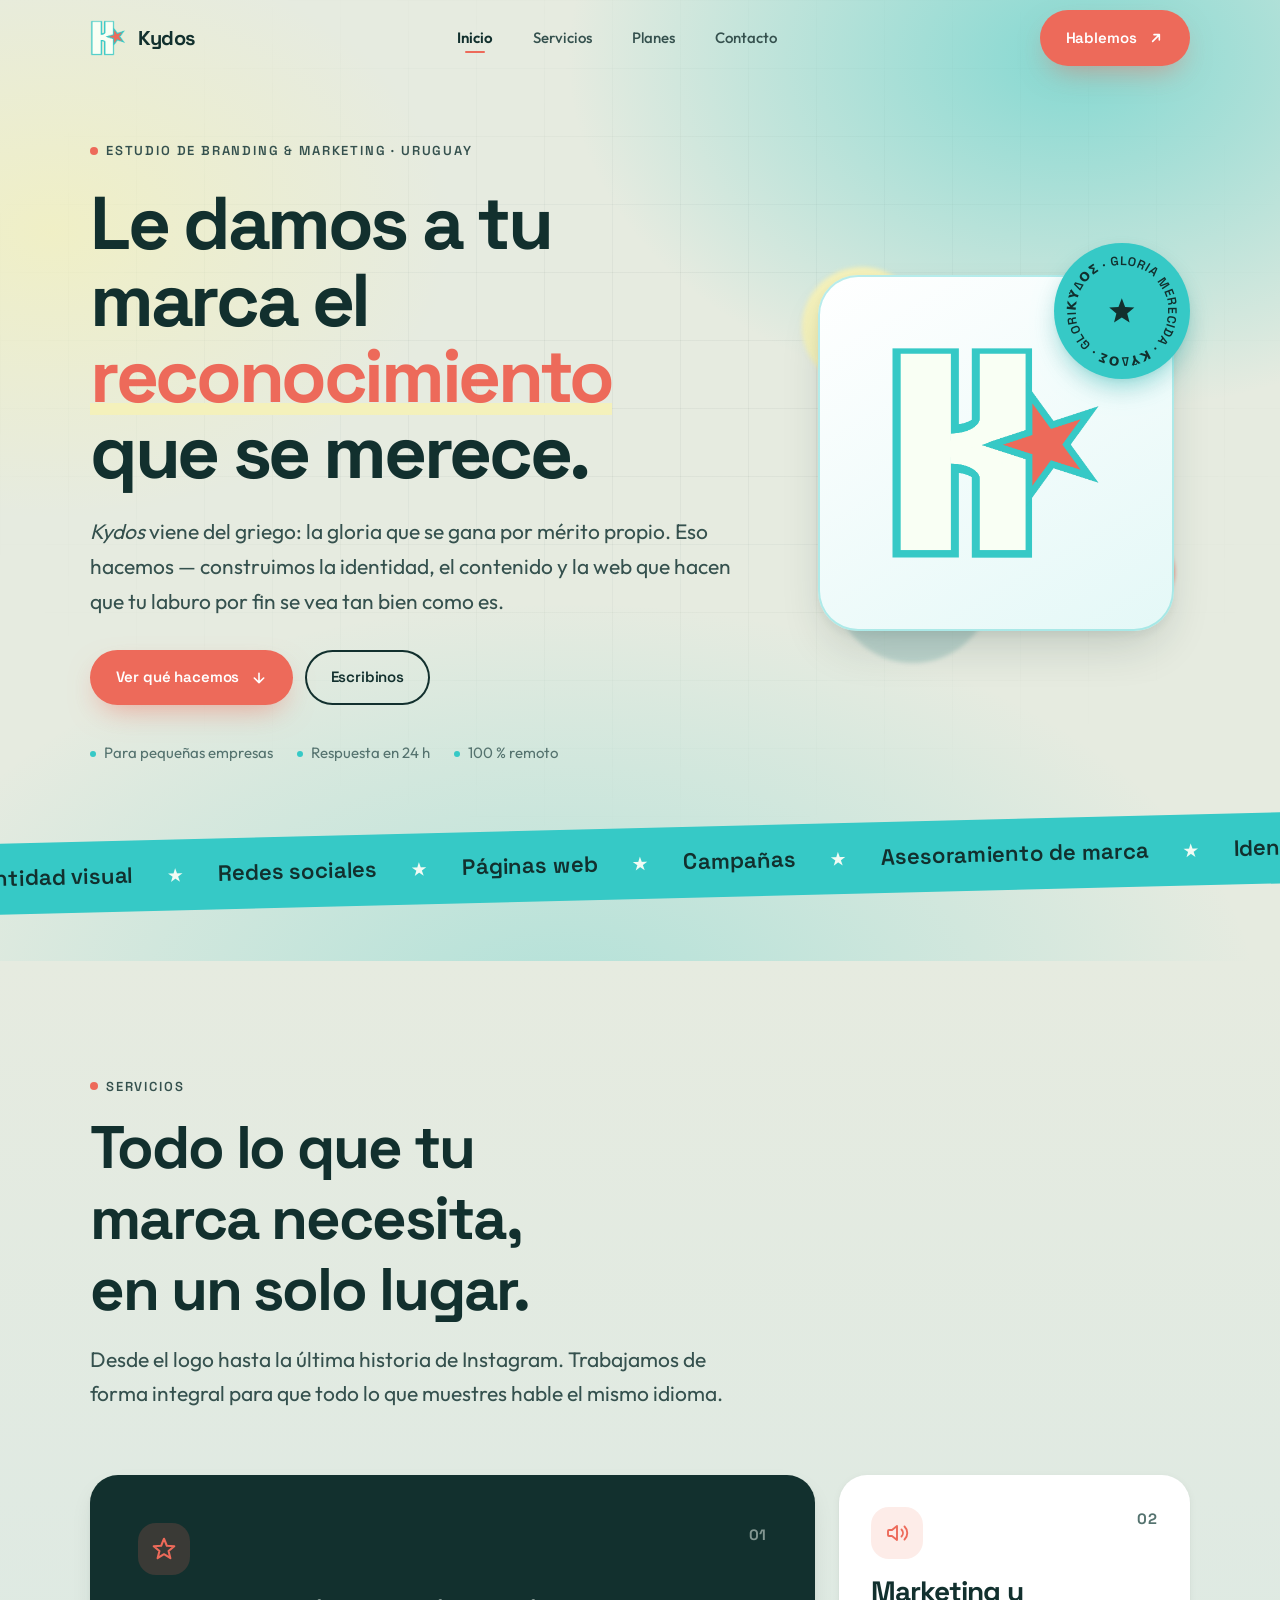
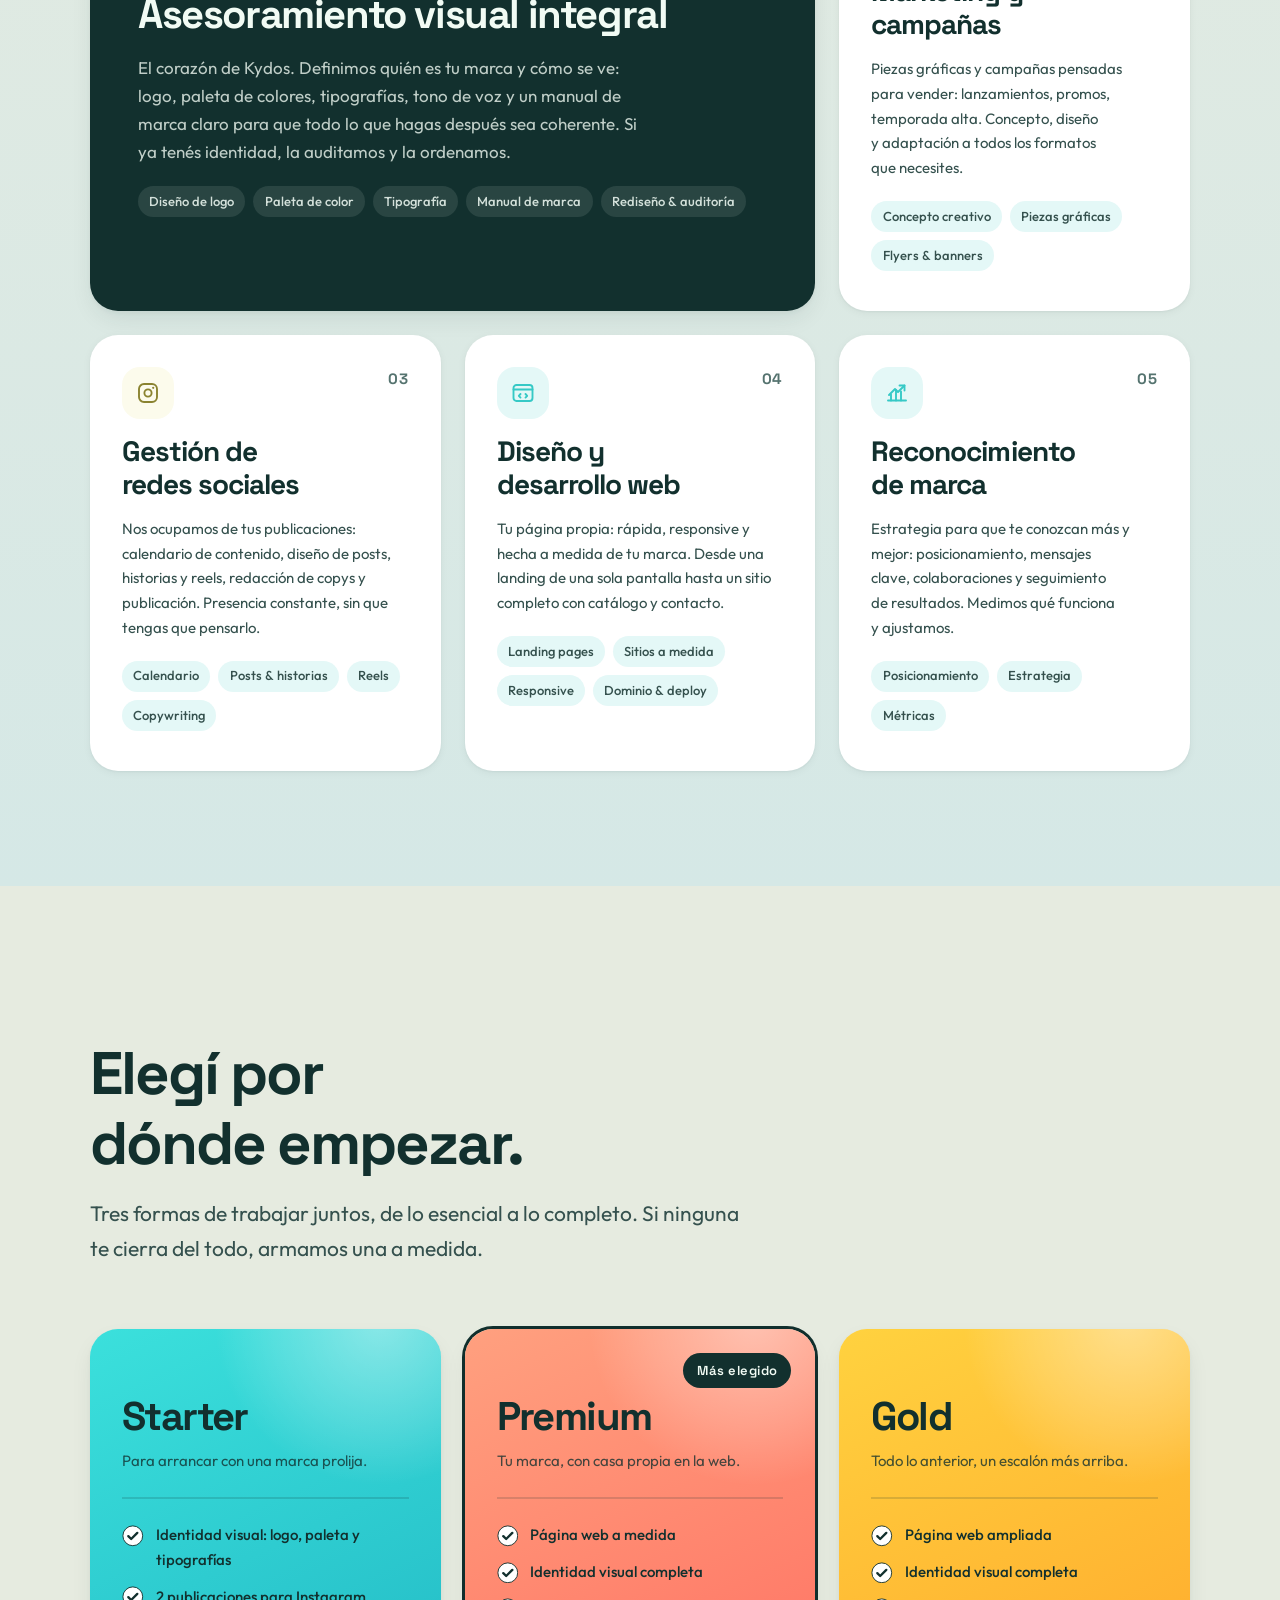
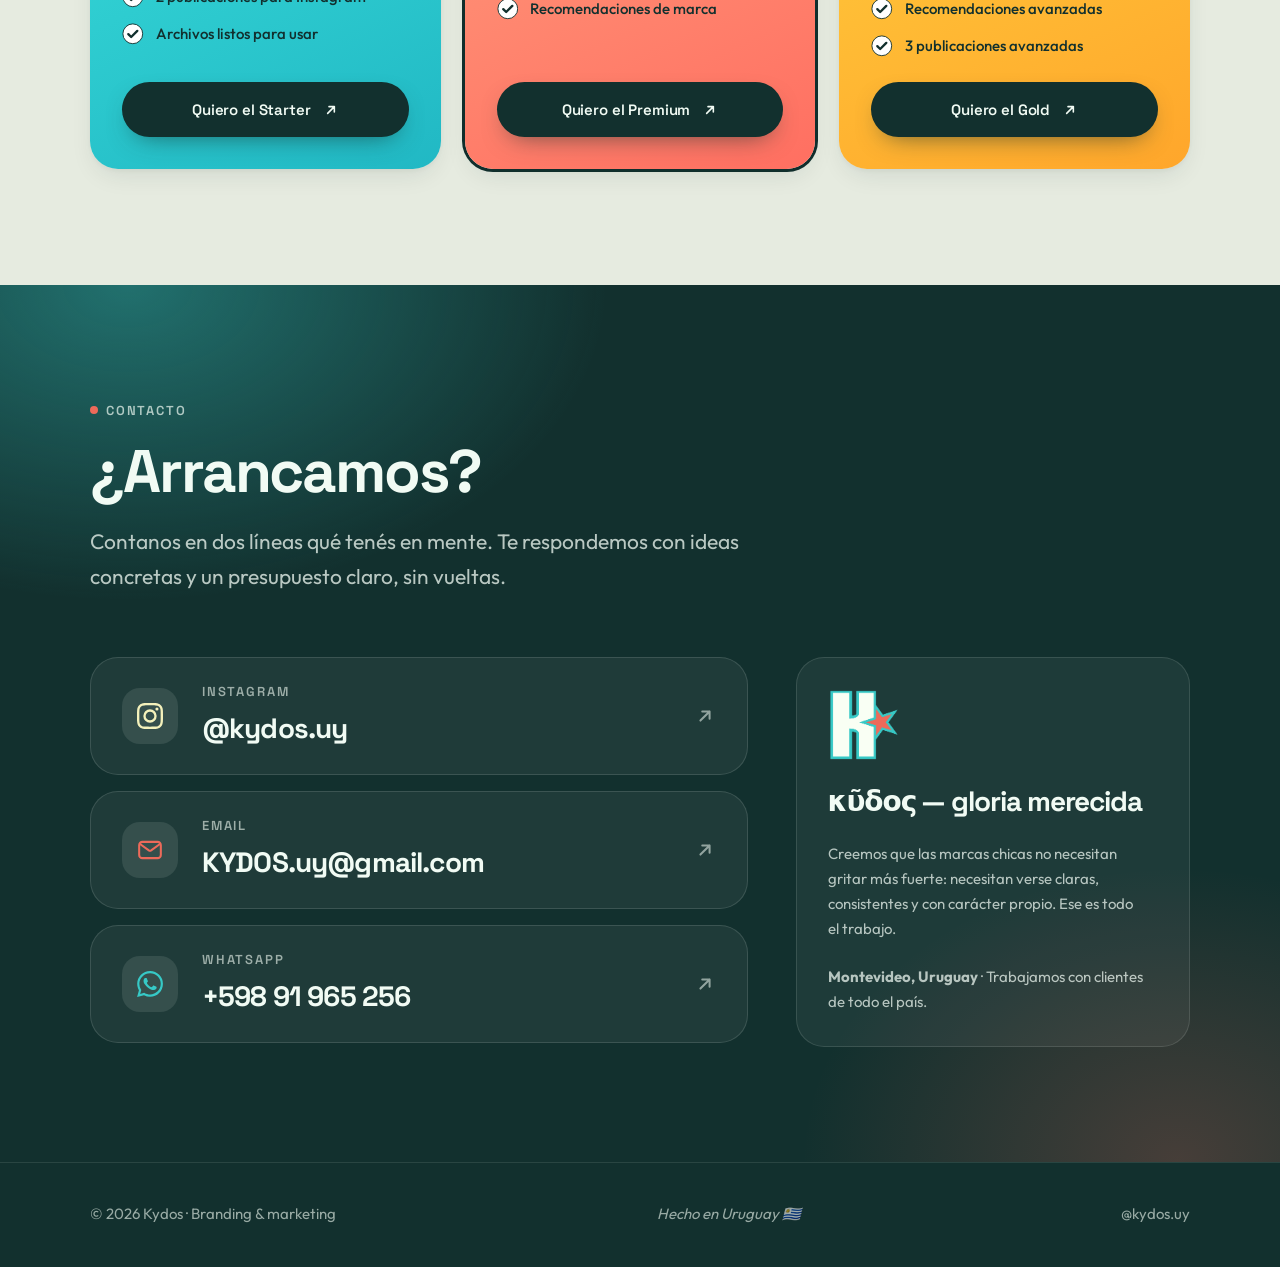
==== index.html @ 3c05780a "Agregar sección de planes: Starter, Premium y Gold Nueva sección entre Servicios y Contacto, con enl" ====
<!doctype html>
<html lang="es-UY">
<head>
<meta charset="utf-8">
<meta name="viewport" content="width=device-width, initial-scale=1">
<title>Kydos — Branding y marketing para marcas que se hacen notar</title>
<meta name="description" content="Kydos es un estudio uruguayo de branding y marketing. Identidad visual, redes sociales, páginas web y asesoramiento de marca para pequeñas empresas.">
<meta name="theme-color" content="#36C9C6">

<meta property="og:type" content="website">
<meta property="og:title" content="Kydos — Le damos a tu marca el reconocimiento que se merece">
<meta property="og:description" content="Estudio uruguayo de branding y marketing: identidad visual, redes, web y asesoramiento de marca.">
<meta property="og:image" content="assets/img/kydos-logo.png">
<meta property="og:locale" content="es_UY">
<meta name="twitter:card" content="summary_large_image">

<link rel="icon" href="assets/img/favicon-32.png" type="image/png" sizes="32x32">
<link rel="icon" href="assets/img/favicon-180.png" type="image/png" sizes="180x180">
<link rel="apple-touch-icon" href="assets/img/favicon-180.png">

<link rel="preconnect" href="https://fonts.googleapis.com">
<link rel="preconnect" href="https://fonts.gstatic.com" crossorigin>
<link rel="stylesheet" href="https://fonts.googleapis.com/css2?family=Space+Grotesk:wght@500;600;700&family=Outfit:wght@300;400;500;600&display=swap">
<link rel="stylesheet" href="assets/css/styles.css">

<script type="application/ld+json">
{
  "@context": "https://schema.org",
  "@type": "ProfessionalService",
  "name": "Kydos",
  "description": "Estudio de branding y marketing en Uruguay. Identidad visual, gestión de redes sociales, diseño y desarrollo web, y asesoramiento de marca para pequeñas empresas.",
  "areaServed": "UY",
  "email": "KYDOS.uy@gmail.com",
  "telephone": "+59891965256",
  "sameAs": ["https://www.instagram.com/kydos.uy/"]
}
</script>
</head>

<body>
<a class="skip-link" href="#inicio">Saltar al contenido</a>

<!-- ============ NAV ============ -->
<header class="nav" id="nav">
  <div class="shell nav__inner">
    <a class="brand" href="#inicio" aria-label="Kydos — inicio">
      <img class="brand__mark" src="assets/img/kydos-logo.png" alt="" width="36" height="36">
      <span>Kydos</span>
    </a>

    <nav class="nav__links" aria-label="Navegación principal">
      <a class="nav__link" href="#inicio">Inicio</a>
      <a class="nav__link" href="#servicios">Servicios</a>
      <a class="nav__link" href="#planes">Planes</a>
      <a class="nav__link" href="#contacto">Contacto</a>
    </nav>

    <a class="btn btn--primary nav__cta" href="#contacto">
      Hablemos
      <svg class="icon icon--arrow" width="16" height="16" viewBox="0 0 24 24" fill="none" stroke="currentColor" stroke-width="2.4" stroke-linecap="round" stroke-linejoin="round" aria-hidden="true"><path d="M7 17 17 7M9 7h8v8"/></svg>
    </a>

    <button class="nav__toggle" id="navToggle" type="button" aria-expanded="false" aria-controls="drawer" aria-label="Abrir menú">
      <span></span><span></span><span></span>
    </button>
  </div>
</header>

<div class="drawer" id="drawer">
  <a href="#inicio">Inicio</a>
  <a href="#servicios">Servicios</a>
  <a href="#planes">Planes</a>
  <a href="#contacto">Contacto</a>
  <a class="btn btn--primary" href="#contacto">Hablemos</a>
</div>

<main id="main">

<!-- ============ 1. HERO ============ -->
<section class="hero" id="inicio">
  <div class="hero__bg" aria-hidden="true"></div>
  <div class="hero__grid" aria-hidden="true"></div>

  <div class="shell hero__inner">
    <div class="hero__copy">
      <p class="eyebrow reveal">Estudio de branding &amp; marketing · Uruguay</p>

      <h1 class="hero__title reveal" style="--delay:80ms">
        Le damos a tu marca el <span class="mark-hl">reconocimiento</span> que se merece.
      </h1>

      <p class="lede reveal" style="--delay:160ms">
        <em>Kydos</em> viene del griego: la gloria que se gana por mérito propio.
        Eso hacemos — construimos la identidad, el contenido y la web que hacen que
        tu laburo por fin se vea tan bien como es.
      </p>

      <div class="hero__actions reveal" style="--delay:240ms">
        <a class="btn btn--primary" href="#servicios">
          Ver qué hacemos
          <svg class="icon" width="16" height="16" viewBox="0 0 24 24" fill="none" stroke="currentColor" stroke-width="2.4" stroke-linecap="round" stroke-linejoin="round" aria-hidden="true"><path d="M12 5v14M5 12l7 7 7-7"/></svg>
        </a>
        <a class="btn btn--ghost" href="#contacto">Escribinos</a>
      </div>

      <ul class="hero__meta reveal" style="--delay:320ms">
        <li>Para pequeñas empresas</li>
        <li>Respuesta en 24 h</li>
        <li>100 % remoto</li>
      </ul>
    </div>

    <div class="hero__visual reveal" style="--delay:200ms">
      <span class="blob blob--1" aria-hidden="true"></span>
      <span class="blob blob--2" aria-hidden="true"></span>
      <span class="blob blob--3" aria-hidden="true"></span>

      <div class="hero__card">
        <img src="assets/img/kydos-logo.png" alt="Isotipo de Kydos: una letra K con una estrella" width="300" height="300">
      </div>

      <div class="badge-star" aria-hidden="true">
        <svg class="badge-star__ring" viewBox="0 0 100 100">
          <defs>
            <path id="badgeArc" fill="none" d="M50,50 m-34,0 a34,34 0 1,1 68,0 a34,34 0 1,1 -68,0"/>
          </defs>
          <text><textPath href="#badgeArc" startOffset="0">κῦδος · gloria merecida · κῦδος · gloria merecida · </textPath></text>
        </svg>
        <svg class="badge-star__star" viewBox="0 0 24 24" fill="currentColor">
          <path d="M12 1.8 14.7 9l7.5.4-5.8 4.8 1.9 7.3L12 17.4 5.7 21.5l1.9-7.3L1.8 9.4 9.3 9z"/>
        </svg>
      </div>
    </div>
  </div>

  <div class="marquee" aria-hidden="true">
    <div class="marquee__track">
      <span>Identidad visual</span><span>Redes sociales</span><span>Páginas web</span>
      <span>Campañas</span><span>Asesoramiento de marca</span>
      <span>Identidad visual</span><span>Redes sociales</span><span>Páginas web</span>
      <span>Campañas</span><span>Asesoramiento de marca</span>
    </div>
  </div>
</section>

<!-- ============ 2. SERVICIOS ============ -->
<section class="section" id="servicios">
  <div class="shell">
    <header class="section-head">
      <p class="eyebrow reveal">Servicios</p>
      <h2 class="reveal" style="--delay:80ms">Todo lo que tu marca necesita, en un solo lugar.</h2>
      <p class="lede reveal" style="--delay:160ms">
        Desde el logo hasta la última historia de Instagram. Trabajamos de forma integral
        para que todo lo que muestres hable el mismo idioma.
      </p>
    </header>

    <div class="cards">

      <!-- Featured -->
      <article class="card card--feature reveal">
        <div class="card__top">
          <span class="card__icon" aria-hidden="true">
            <svg width="26" height="26" viewBox="0 0 24 24" fill="none" stroke="currentColor" stroke-width="1.9" stroke-linecap="round" stroke-linejoin="round">
              <path d="M12 2.5 14.6 9l6.9.4-5.3 4.4 1.7 6.7L12 16.8 6.1 20.5l1.7-6.7L2.5 9.4 9.4 9z"/>
            </svg>
          </span>
          <span class="card__num">01</span>
        </div>
        <h3>Asesoramiento visual integral</h3>
        <p>
          El corazón de Kydos. Definimos quién es tu marca y cómo se ve: logo, paleta de
          colores, tipografías, tono de voz y un manual de marca claro para que todo lo que
          hagas después sea coherente. Si ya tenés identidad, la auditamos y la ordenamos.
        </p>
        <ul class="tags">
          <li class="tag">Diseño de logo</li>
          <li class="tag">Paleta de color</li>
          <li class="tag">Tipografía</li>
          <li class="tag">Manual de marca</li>
          <li class="tag">Rediseño &amp; auditoría</li>
        </ul>
      </article>

      <!-- 02 -->
      <article class="card card--coral reveal" style="--delay:80ms">
        <div class="card__top">
          <span class="card__icon" aria-hidden="true">
            <svg width="24" height="24" viewBox="0 0 24 24" fill="none" stroke="currentColor" stroke-width="1.9" stroke-linecap="round" stroke-linejoin="round">
              <path d="M3 10v4a1 1 0 0 0 1 1h3l5 4V5L7 9H4a1 1 0 0 0-1 1Z"/>
              <path d="M16.5 8.5a5 5 0 0 1 0 7M19.5 5.5a9 9 0 0 1 0 13"/>
            </svg>
          </span>
          <span class="card__num">02</span>
        </div>
        <h3>Marketing y campañas</h3>
        <p>
          Piezas gráficas y campañas pensadas para vender: lanzamientos, promos,
          temporada alta. Concepto, diseño y adaptación a todos los formatos que necesites.
        </p>
        <ul class="tags">
          <li class="tag">Concepto creativo</li>
          <li class="tag">Piezas gráficas</li>
          <li class="tag">Flyers &amp; banners</li>
        </ul>
      </article>

      <!-- 03 -->
      <article class="card card--butter reveal" style="--delay:160ms">
        <div class="card__top">
          <span class="card__icon" aria-hidden="true">
            <svg width="24" height="24" viewBox="0 0 24 24" fill="none" stroke="currentColor" stroke-width="1.9" stroke-linecap="round" stroke-linejoin="round">
              <rect x="3" y="3" width="18" height="18" rx="5"/>
              <circle cx="12" cy="12" r="3.6"/>
              <circle cx="17.2" cy="6.8" r="1.1" fill="currentColor" stroke="none"/>
            </svg>
          </span>
          <span class="card__num">03</span>
        </div>
        <h3>Gestión de redes sociales</h3>
        <p>
          Nos ocupamos de tus publicaciones: calendario de contenido, diseño de posts,
          historias y reels, redacción de copys y publicación. Presencia constante, sin
          que tengas que pensarlo.
        </p>
        <ul class="tags">
          <li class="tag">Calendario</li>
          <li class="tag">Posts &amp; historias</li>
          <li class="tag">Reels</li>
          <li class="tag">Copywriting</li>
        </ul>
      </article>

      <!-- 04 -->
      <article class="card reveal" style="--delay:240ms">
        <div class="card__top">
          <span class="card__icon" aria-hidden="true">
            <svg width="24" height="24" viewBox="0 0 24 24" fill="none" stroke="currentColor" stroke-width="1.9" stroke-linecap="round" stroke-linejoin="round">
              <rect x="2.5" y="4" width="19" height="16" rx="3"/>
              <path d="M2.5 8.5h19"/>
              <path d="M9.5 13 7.8 14.8 9.5 16.6M14.5 13l1.7 1.8-1.7 1.8"/>
            </svg>
          </span>
          <span class="card__num">04</span>
        </div>
        <h3>Diseño y desarrollo web</h3>
        <p>
          Tu página propia: rápida, responsive y hecha a medida de tu marca. Desde una
          landing de una sola pantalla hasta un sitio completo con catálogo y contacto.
        </p>
        <ul class="tags">
          <li class="tag">Landing pages</li>
          <li class="tag">Sitios a medida</li>
          <li class="tag">Responsive</li>
          <li class="tag">Dominio &amp; deploy</li>
        </ul>
      </article>

      <!-- 05 -->
      <article class="card card--opal reveal" style="--delay:320ms">
        <div class="card__top">
          <span class="card__icon" aria-hidden="true">
            <svg width="24" height="24" viewBox="0 0 24 24" fill="none" stroke="currentColor" stroke-width="1.9" stroke-linecap="round" stroke-linejoin="round">
              <path d="M3 19.5h18"/>
              <path d="M6 19.5v-6M11 19.5V9M16 19.5v-9"/>
              <path d="M14.5 4.5h5v5"/>
              <path d="M19.5 4.5 13 11l-3-3-6 6"/>
            </svg>
          </span>
          <span class="card__num">05</span>
        </div>
        <h3>Reconocimiento de marca</h3>
        <p>
          Estrategia para que te conozcan más y mejor: posicionamiento, mensajes clave,
          colaboraciones y seguimiento de resultados. Medimos qué funciona y ajustamos.
        </p>
        <ul class="tags">
          <li class="tag">Posicionamiento</li>
          <li class="tag">Estrategia</li>
          <li class="tag">Métricas</li>
        </ul>
      </article>

    </div>
  </div>
</section>

<!-- ============ 3. PLANES ============ -->
<section class="section" id="planes">
  <div class="shell">
    <header class="section-head">
      <p class="eyebrow reveal">Planes</p>
      <h2 class="reveal" style="--delay:80ms">Eleg&iacute; por d&oacute;nde empezar.</h2>
      <p class="lede reveal" style="--delay:160ms">
        Tres formas de trabajar juntos, de lo esencial a lo completo.
        Si ninguna te cierra del todo, armamos una a medida.
      </p>
    </header>

    <div class="plans">

      <article class="plan plan--starter reveal">
        <header class="plan__head">
          <h3>Starter</h3>
          <p class="plan__tagline">Para arrancar con una marca prolija.</p>
        </header>
        <ul class="plan__features">
            <li><svg class="plan__check" viewBox="0 0 24 24" aria-hidden="true"><circle cx="12" cy="12" r="11"/><path d="m7 12.4 3.2 3.2L17 8.8" fill="none" stroke-width="2.6" stroke-linecap="round" stroke-linejoin="round"/></svg><span>Identidad visual: logo, paleta y tipograf&iacute;as</span></li>
            <li><svg class="plan__check" viewBox="0 0 24 24" aria-hidden="true"><circle cx="12" cy="12" r="11"/><path d="m7 12.4 3.2 3.2L17 8.8" fill="none" stroke-width="2.6" stroke-linecap="round" stroke-linejoin="round"/></svg><span>2 publicaciones para Instagram</span></li>
            <li><svg class="plan__check" viewBox="0 0 24 24" aria-hidden="true"><circle cx="12" cy="12" r="11"/><path d="m7 12.4 3.2 3.2L17 8.8" fill="none" stroke-width="2.6" stroke-linecap="round" stroke-linejoin="round"/></svg><span>Archivos listos para usar</span></li>
        </ul>
        <a class="btn btn--plan plan__cta" href="#contacto">
          Quiero el Starter
          <svg class="icon icon--arrow" width="16" height="16" viewBox="0 0 24 24" fill="none" stroke="currentColor" stroke-width="2.4" stroke-linecap="round" stroke-linejoin="round" aria-hidden="true"><path d="M7 17 17 7M9 7h8v8"/></svg>
        </a>
      </article>

      <article class="plan plan--premium reveal" style="--delay:80ms">
        <span class="plan__badge">M&aacute;s elegido</span>
        <header class="plan__head">
          <h3>Premium</h3>
          <p class="plan__tagline">Tu marca, con casa propia en la web.</p>
        </header>
        <ul class="plan__features">
            <li><svg class="plan__check" viewBox="0 0 24 24" aria-hidden="true"><circle cx="12" cy="12" r="11"/><path d="m7 12.4 3.2 3.2L17 8.8" fill="none" stroke-width="2.6" stroke-linecap="round" stroke-linejoin="round"/></svg><span>P&aacute;gina web a medida</span></li>
            <li><svg class="plan__check" viewBox="0 0 24 24" aria-hidden="true"><circle cx="12" cy="12" r="11"/><path d="m7 12.4 3.2 3.2L17 8.8" fill="none" stroke-width="2.6" stroke-linecap="round" stroke-linejoin="round"/></svg><span>Identidad visual completa</span></li>
            <li><svg class="plan__check" viewBox="0 0 24 24" aria-hidden="true"><circle cx="12" cy="12" r="11"/><path d="m7 12.4 3.2 3.2L17 8.8" fill="none" stroke-width="2.6" stroke-linecap="round" stroke-linejoin="round"/></svg><span>Recomendaciones de marca</span></li>
        </ul>
        <a class="btn btn--plan plan__cta" href="#contacto">
          Quiero el Premium
          <svg class="icon icon--arrow" width="16" height="16" viewBox="0 0 24 24" fill="none" stroke="currentColor" stroke-width="2.4" stroke-linecap="round" stroke-linejoin="round" aria-hidden="true"><path d="M7 17 17 7M9 7h8v8"/></svg>
        </a>
      </article>

      <article class="plan plan--gold reveal" style="--delay:160ms">
        <header class="plan__head">
          <h3>Gold</h3>
          <p class="plan__tagline">Todo lo anterior, un escal&oacute;n m&aacute;s arriba.</p>
        </header>
        <ul class="plan__features">
            <li><svg class="plan__check" viewBox="0 0 24 24" aria-hidden="true"><circle cx="12" cy="12" r="11"/><path d="m7 12.4 3.2 3.2L17 8.8" fill="none" stroke-width="2.6" stroke-linecap="round" stroke-linejoin="round"/></svg><span>P&aacute;gina web ampliada</span></li>
            <li><svg class="plan__check" viewBox="0 0 24 24" aria-hidden="true"><circle cx="12" cy="12" r="11"/><path d="m7 12.4 3.2 3.2L17 8.8" fill="none" stroke-width="2.6" stroke-linecap="round" stroke-linejoin="round"/></svg><span>Identidad visual completa</span></li>
            <li><svg class="plan__check" viewBox="0 0 24 24" aria-hidden="true"><circle cx="12" cy="12" r="11"/><path d="m7 12.4 3.2 3.2L17 8.8" fill="none" stroke-width="2.6" stroke-linecap="round" stroke-linejoin="round"/></svg><span>Recomendaciones avanzadas</span></li>
            <li><svg class="plan__check" viewBox="0 0 24 24" aria-hidden="true"><circle cx="12" cy="12" r="11"/><path d="m7 12.4 3.2 3.2L17 8.8" fill="none" stroke-width="2.6" stroke-linecap="round" stroke-linejoin="round"/></svg><span>3 publicaciones avanzadas</span></li>
        </ul>
        <a class="btn btn--plan plan__cta" href="#contacto">
          Quiero el Gold
          <svg class="icon icon--arrow" width="16" height="16" viewBox="0 0 24 24" fill="none" stroke="currentColor" stroke-width="2.4" stroke-linecap="round" stroke-linejoin="round" aria-hidden="true"><path d="M7 17 17 7M9 7h8v8"/></svg>
        </a>
      </article>

    </div>
  </div>
</section>

<!-- ============ 4. CONTACTO ============ -->
<section class="section" id="contacto">
  <div class="shell">
    <header class="section-head">
      <p class="eyebrow reveal">Contacto</p>
      <h2 class="reveal" style="--delay:80ms">¿Arrancamos?</h2>
      <p class="lede reveal" style="--delay:160ms">
        Contanos en dos líneas qué tenés en mente. Te respondemos con ideas concretas
        y un presupuesto claro, sin vueltas.
      </p>
    </header>

    <div class="contact__grid">
      <div class="channels">

        <a class="channel channel--ig reveal" href="https://www.instagram.com/kydos.uy/" target="_blank" rel="noopener noreferrer">
          <span class="channel__icon" aria-hidden="true">
            <svg width="26" height="26" viewBox="0 0 24 24" fill="currentColor">
              <path d="M12 2.16c3.2 0 3.58.01 4.85.07 1.17.05 1.8.25 2.23.41.56.22.96.48 1.38.9.42.42.68.82.9 1.38.16.42.36 1.06.41 2.23.06 1.27.07 1.65.07 4.85s-.01 3.58-.07 4.85c-.05 1.17-.25 1.8-.41 2.23-.22.56-.48.96-.9 1.38-.42.42-.82.68-1.38.9-.42.16-1.06.36-2.23.41-1.27.06-1.65.07-4.85.07s-3.58-.01-4.85-.07c-1.17-.05-1.8-.25-2.23-.41-.56-.22-.96-.48-1.38-.9-.42-.42-.68-.82-.9-1.38-.16-.42-.36-1.06-.41-2.23-.06-1.27-.07-1.65-.07-4.85s.01-3.58.07-4.85c.05-1.17.25-1.8.41-2.23.22-.56.48-.96.9-1.38.42-.42.82-.68 1.38-.9.42-.16 1.06-.36 2.23-.41 1.27-.06 1.65-.07 4.85-.07M12 0C8.74 0 8.33.01 7.05.07 5.78.13 4.9.33 4.14.63c-.79.3-1.46.72-2.12 1.39C1.35 2.68.93 3.35.63 4.14.33 4.9.13 5.78.07 7.05.01 8.33 0 8.74 0 12s.01 3.67.07 4.95c.06 1.27.26 2.15.56 2.91.3.79.72 1.46 1.39 2.12.66.67 1.33 1.09 2.12 1.39.76.3 1.64.5 2.91.56C8.33 23.99 8.74 24 12 24s3.67-.01 4.95-.07c1.27-.06 2.15-.26 2.91-.56.79-.3 1.46-.72 2.12-1.39.67-.66 1.09-1.33 1.39-2.12.3-.76.5-1.64.56-2.91.06-1.28.07-1.69.07-4.95s-.01-3.67-.07-4.95c-.06-1.27-.26-2.15-.56-2.91-.3-.79-.72-1.46-1.39-2.12-.66-.67-1.33-1.09-2.12-1.39-.76-.3-1.64-.5-2.91-.56C15.67.01 15.26 0 12 0z"/>
              <path d="M12 5.84A6.16 6.16 0 1 0 18.16 12 6.16 6.16 0 0 0 12 5.84zm0 10.16A4 4 0 1 1 16 12a4 4 0 0 1-4 4z"/>
              <circle cx="18.41" cy="5.59" r="1.44"/>
            </svg>
          </span>
          <span class="channel__text">
            <span class="channel__label">Instagram</span>
            <span class="channel__value">@kydos.uy</span>
          </span>
          <svg class="channel__arrow" width="22" height="22" viewBox="0 0 24 24" fill="none" stroke="currentColor" stroke-width="2.2" stroke-linecap="round" stroke-linejoin="round" aria-hidden="true"><path d="M7 17 17 7M9 7h8v8"/></svg>
        </a>

        <a class="channel channel--mail reveal" style="--delay:80ms" href="mailto:KYDOS.uy@gmail.com">
          <span class="channel__icon" aria-hidden="true">
            <svg width="26" height="26" viewBox="0 0 24 24" fill="none" stroke="currentColor" stroke-width="1.9" stroke-linecap="round" stroke-linejoin="round">
              <rect x="2" y="4.5" width="20" height="15" rx="3"/>
              <path d="m2.8 6.5 8.1 5.9a2 2 0 0 0 2.2 0l8.1-5.9"/>
            </svg>
          </span>
          <span class="channel__text">
            <span class="channel__label">Email</span>
            <span class="channel__value">KYDOS.uy@gmail.com</span>
          </span>
          <svg class="channel__arrow" width="22" height="22" viewBox="0 0 24 24" fill="none" stroke="currentColor" stroke-width="2.2" stroke-linecap="round" stroke-linejoin="round" aria-hidden="true"><path d="M7 17 17 7M9 7h8v8"/></svg>
        </a>

        <a class="channel channel--wa reveal" style="--delay:160ms" href="https://wa.me/59891965256" target="_blank" rel="noopener noreferrer">
          <span class="channel__icon" aria-hidden="true">
            <svg width="26" height="26" viewBox="0 0 24 24" fill="currentColor">
              <path d="M17.47 14.38c-.3-.15-1.75-.86-2.02-.96-.27-.1-.47-.15-.67.15-.2.3-.77.96-.94 1.16-.17.2-.35.22-.64.07-.3-.15-1.25-.46-2.38-1.47-.88-.78-1.48-1.75-1.65-2.05-.17-.3-.02-.46.13-.6.13-.14.3-.35.45-.52.15-.17.2-.3.3-.5.1-.2.05-.37-.02-.52-.08-.15-.67-1.6-.92-2.2-.24-.58-.49-.5-.67-.51h-.57c-.2 0-.52.07-.79.37-.27.3-1.04 1.01-1.04 2.47s1.07 2.86 1.22 3.06c.15.2 2.1 3.2 5.08 4.49.71.3 1.26.49 1.7.63.71.22 1.36.19 1.87.12.57-.09 1.75-.72 2-1.41.25-.69.25-1.28.17-1.41-.07-.13-.27-.2-.57-.35z"/>
              <path d="M20.5 3.49A11.82 11.82 0 0 0 12.06 0C5.52 0 .2 5.32.2 11.86c0 2.09.55 4.13 1.59 5.93L.1 24l6.36-1.66a11.8 11.8 0 0 0 5.6 1.43h.01c6.53 0 11.85-5.32 11.86-11.86a11.8 11.8 0 0 0-3.43-8.42zM12.06 21.77h-.01c-1.77 0-3.5-.48-5.02-1.38l-.36-.21-3.73.98 1-3.64-.24-.37a9.84 9.84 0 0 1-1.51-5.29c0-5.44 4.43-9.86 9.87-9.86 2.64 0 5.11 1.03 6.97 2.89a9.8 9.8 0 0 1 2.89 6.98c0 5.44-4.43 9.86-9.86 9.86z"/>
            </svg>
          </span>
          <span class="channel__text">
            <span class="channel__label">WhatsApp</span>
            <span class="channel__value">+598 91 965 256</span>
          </span>
          <svg class="channel__arrow" width="22" height="22" viewBox="0 0 24 24" fill="none" stroke="currentColor" stroke-width="2.2" stroke-linecap="round" stroke-linejoin="round" aria-hidden="true"><path d="M7 17 17 7M9 7h8v8"/></svg>
        </a>

      </div>

      <aside class="contact__aside reveal" style="--delay:240ms">
        <img src="assets/img/kydos-logo.png" alt="" width="72" height="72">
        <h3>κῦδος — gloria merecida</h3>
        <p>
          Creemos que las marcas chicas no necesitan gritar más fuerte: necesitan verse
          claras, consistentes y con carácter propio. Ese es todo el trabajo.
        </p>
        <p><strong>Montevideo, Uruguay</strong> · Trabajamos con clientes de todo el país.</p>
      </aside>
    </div>
  </div>
</section>

</main>

<footer class="footer">
  <div class="shell footer__inner">
    <p>© <span id="year">2026</span> Kydos · Branding &amp; marketing</p>
    <p class="footer__note">Hecho en Uruguay 🇺🇾</p>
    <p><a href="https://www.instagram.com/kydos.uy/" target="_blank" rel="noopener noreferrer">@kydos.uy</a></p>
  </div>
</footer>

<script src="assets/js/main.js" defer></script>
</body>
</html>
---- assets/css/styles.css ----
/* ============================================================
   KYDOS — Design System
   Tokens → Base → Layout → Components → Sections → Motion
   ============================================================ */

/* ---------- 1. TOKENS ---------- */
:root {
  /* Brand palette */
  --coral:      #ED6A5A;
  --butter:     #F4F1BB;
  --opal:       #9BC1BC;
  --alabaster:  #E6EBE0;
  --teal:       #36C9C6;

  /* Derived brand steps (hover / depth) */
  --teal-600:   #2BB3B0;
  --teal-700:   #1E938F;
  --teal-050:   #E4F8F7;
  --coral-600:  #E1543F;
  --coral-700:  #C34430;
  --coral-050:  #FDECE8;
  --butter-600: #E9E28E;
  --opal-600:   #7FADA8;

  /* Neutrals — desaturated toward the teal end so they sit inside the palette */
  --ink:        #12302E;
  --ink-2:      #35514E;
  --ink-3:      #55736F;
  --mint:       #F1FBF4;
  --paper:      #E6EBE0;
  --line:       #CCD9CE;

  /* Typography */
  --font-display: "Space Grotesk", "Outfit", ui-sans-serif, system-ui, sans-serif;
  --font-body:    "Outfit", ui-sans-serif, system-ui, -apple-system, sans-serif;

  --fs-xs:   0.8125rem;
  --fs-sm:   0.9375rem;
  --fs-base: 1.0625rem;
  --fs-lg:   clamp(1.125rem, 0.6vw + 1rem, 1.3125rem);
  --fs-xl:   clamp(1.375rem, 1vw + 1.1rem, 1.75rem);
  --fs-2xl:  clamp(1.75rem, 2vw + 1.2rem, 2.5rem);
  --fs-3xl:  clamp(2.25rem, 3.4vw + 1.2rem, 3.75rem);
  --fs-hero: clamp(min(2.35rem, 10.2vw), 5.4vw + 0.35rem, 4.9rem);

  --lh-tight: 1.02;
  --lh-snug:  1.18;
  --lh-body:  1.65;
  --tr-tight: -0.035em;
  --tr-wide:   0.14em;

  /* Spacing scale (4px base) */
  --sp-1: 0.25rem;  --sp-2: 0.5rem;   --sp-3: 0.75rem;  --sp-4: 1rem;
  --sp-5: 1.5rem;   --sp-6: 2rem;     --sp-7: 2.5rem;   --sp-8: 3rem;
  --sp-9: 4rem;     --sp-10: 5rem;    --sp-11: 6.5rem;  --sp-12: 8rem;

  --section-y: clamp(4.5rem, 9vw, 8.5rem);
  --gutter:    clamp(1.25rem, 4vw, 2.5rem);
  --maxw:      1180px;
  --nav-h:     4.25rem;

  /* Radii */
  --r-sm:   0.625rem;
  --r-md:   1.125rem;
  --r-lg:   1.75rem;
  --r-xl:   2.5rem;
  --r-pill: 999px;

  /* Elevation */
  --sh-1: 0 1px 2px rgba(18,48,46,.05), 0 2px 8px rgba(18,48,46,.05);
  --sh-2: 0 2px 4px rgba(18,48,46,.04), 0 10px 26px -6px rgba(18,48,46,.11);
  --sh-3: 0 4px 8px rgba(18,48,46,.05), 0 22px 48px -12px rgba(18,48,46,.20);
  --sh-teal:  0 12px 30px -10px rgba(54,201,198,.65);
  --sh-coral: 0 12px 30px -10px rgba(237,106,90,.60);

  /* Motion */
  --ease:      cubic-bezier(.22,1,.36,1);
  --ease-soft: cubic-bezier(.4,0,.2,1);
  --dur-1: .16s;
  --dur-2: .3s;
  --dur-3: .55s;
}

/* ---------- 2. BASE ---------- */
*, *::before, *::after { box-sizing: border-box; }

html {
  scroll-behavior: smooth;
  -webkit-text-size-adjust: 100%;
}

body {
  margin: 0;
  background: var(--paper);
  color: var(--ink);
  font-family: var(--font-body);
  font-size: var(--fs-base);
  line-height: var(--lh-body);
  font-optical-sizing: auto;
  -webkit-font-smoothing: antialiased;
  -moz-osx-font-smoothing: grayscale;
  overflow-x: hidden;
}

body.is-locked { overflow: hidden; }

h1, h2, h3, h4 {
  font-family: var(--font-display);
  font-weight: 700;
  letter-spacing: var(--tr-tight);
  line-height: var(--lh-snug);
  margin: 0;
  text-wrap: balance;
}

p  { margin: 0; text-wrap: pretty; }
ul { margin: 0; padding: 0; list-style: none; }
img, svg { display: block; max-width: 100%; }

a {
  color: inherit;
  text-decoration: none;
  transition: color var(--dur-1) var(--ease-soft);
}

button { font: inherit; color: inherit; }

:focus-visible {
  outline: 3px solid var(--coral);
  outline-offset: 3px;
  border-radius: var(--r-sm);
}

::selection { background: var(--teal); color: #fff; }

.skip-link {
  position: absolute;
  left: var(--sp-4);
  top: -100px;
  z-index: 200;
  padding: var(--sp-3) var(--sp-5);
  background: var(--ink);
  color: var(--mint);
  border-radius: var(--r-pill);
  font-weight: 600;
  transition: top var(--dur-2) var(--ease);
}
.skip-link:focus-visible { top: var(--sp-4); }

/* ---------- 3. LAYOUT ---------- */
.shell {
  width: 100%;
  max-width: var(--maxw);
  margin-inline: auto;
  padding-inline: var(--gutter);
}

.section { padding-block: var(--section-y); position: relative; }
.section[id] { scroll-margin-top: calc(var(--nav-h) + var(--sp-4)); }

/* ---------- 4. TEXT UTILITIES ---------- */
.eyebrow {
  display: inline-flex;
  align-items: flex-start;
  gap: var(--sp-2);
  font-family: var(--font-display);
  font-size: var(--fs-xs);
  font-weight: 600;
  letter-spacing: var(--tr-wide);
  text-transform: uppercase;
  color: var(--ink-2);
}
.eyebrow::before {
  content: "";
  width: 0.5rem;
  height: 0.5rem;
  border-radius: 50%;
  margin-top: 0.5em;
  background: var(--coral);
  flex: none;
  animation: pulse 2.6s var(--ease-soft) infinite;
}

.lede {
  font-size: var(--fs-lg);
  color: var(--ink-2);
  max-width: 52ch;
}

.mark-hl {
  color: var(--coral);
  background-image: linear-gradient(var(--butter), var(--butter));
  background-repeat: no-repeat;
  background-position: 0 90%;
  background-size: 0 0.16em;
  -webkit-box-decoration-break: clone;
  box-decoration-break: clone;
  animation: swipe-in 0.9s var(--ease) 0.5s forwards;
}

.section-head {
  display: flex;
  flex-direction: column;
  gap: var(--sp-4);
  max-width: 60ch;
  margin-bottom: var(--sp-9);
}
.section-head h2 { font-size: var(--fs-3xl); }

/* ---------- 5. BUTTONS ---------- */
.btn {
  --btn-bg: var(--ink);
  --btn-fg: var(--mint);
  --btn-shadow: var(--sh-2);
  position: relative;
  display: inline-flex;
  align-items: center;
  justify-content: center;
  gap: var(--sp-3);
  padding: 0.95rem 1.6rem;
  border: 0;
  border-radius: var(--r-pill);
  background: var(--btn-bg);
  color: var(--btn-fg);
  font-family: var(--font-display);
  font-size: var(--fs-sm);
  font-weight: 600;
  letter-spacing: -0.01em;
  cursor: pointer;
  overflow: hidden;
  isolation: isolate;
  box-shadow: var(--btn-shadow);
  transition:
    transform var(--dur-2) var(--ease),
    box-shadow var(--dur-2) var(--ease),
    background-color var(--dur-2) var(--ease-soft),
    color var(--dur-2) var(--ease-soft);
}
/* Wipe fill that rises from the bottom on hover */
.btn::before {
  content: "";
  position: absolute;
  inset: 0;
  z-index: -1;
  background: var(--btn-hover-bg, var(--teal));
  transform: translateY(101%);
  transition: transform var(--dur-3) var(--ease);
}
.btn:hover, .btn:focus-visible {
  transform: translateY(-3px);
  box-shadow: var(--btn-shadow-hover, var(--sh-3));
  color: var(--btn-hover-fg, var(--ink));
}
.btn:hover::before, .btn:focus-visible::before { transform: translateY(0); }
.btn:active { transform: translateY(-1px) scale(.985); }

.btn .icon { flex: none; transition: transform var(--dur-2) var(--ease); }
.btn:hover .icon--arrow { transform: translate(3px, -3px); }

.btn--primary {
  --btn-bg: var(--coral);
  --btn-fg: #fff;
  --btn-shadow: var(--sh-coral);
  --btn-hover-bg: var(--ink);
  --btn-hover-fg: var(--mint);
  --btn-shadow-hover: 0 18px 40px -12px rgba(18,48,46,.5);
}
.btn--ghost {
  --btn-bg: transparent;
  --btn-fg: var(--ink);
  --btn-shadow: inset 0 0 0 2px var(--ink);
  --btn-hover-bg: var(--teal);
  --btn-hover-fg: var(--ink);
  --btn-shadow-hover: inset 0 0 0 2px var(--teal), var(--sh-teal);
}
.btn--plan {
  --btn-bg: var(--ink);
  --btn-fg: var(--mint);
  --btn-shadow: 0 10px 26px -12px rgba(18,48,46,.7);
  --btn-hover-bg: #fff;
  --btn-hover-fg: var(--ink);
  --btn-shadow-hover: 0 18px 38px -14px rgba(18,48,46,.75);
}
.btn--light {
  --btn-bg: var(--mint);
  --btn-fg: var(--ink);
  --btn-shadow: 0 10px 30px -12px rgba(0,0,0,.5);
  --btn-hover-bg: var(--butter);
  --btn-hover-fg: var(--ink);
}

/* ---------- 6. NAVBAR ---------- */
.nav {
  position: fixed;
  inset: 0 0 auto 0;
  z-index: 100;
  height: var(--nav-h);
  display: flex;
  align-items: center;
  transition: background-color var(--dur-2) var(--ease-soft),
              box-shadow var(--dur-2) var(--ease-soft),
              backdrop-filter var(--dur-2);
}
.nav.is-stuck {
  background: rgba(230,235,224,.85);
  backdrop-filter: blur(14px) saturate(1.4);
  -webkit-backdrop-filter: blur(14px) saturate(1.4);
  box-shadow: 0 1px 0 var(--line), 0 8px 24px -18px rgba(18,48,46,.4);
}
.nav__inner {
  display: flex;
  align-items: center;
  justify-content: space-between;
  gap: var(--sp-5);
  width: 100%;
}
.brand {
  display: inline-flex;
  align-items: center;
  gap: var(--sp-3);
  font-family: var(--font-display);
  font-weight: 700;
  font-size: 1.25rem;
  letter-spacing: -0.04em;
}
.brand__mark {
  width: 2.25rem;
  height: 2.25rem;
  flex: none;
  transition: transform var(--dur-3) var(--ease);
}
.brand:hover .brand__mark { transform: rotate(-8deg) scale(1.08); }

.nav__links {
  display: none;
  align-items: center;
  gap: var(--sp-2);
}
.nav__link {
  position: relative;
  padding: var(--sp-2) var(--sp-4);
  border-radius: var(--r-pill);
  font-size: var(--fs-sm);
  font-weight: 500;
  color: var(--ink-2);
  transition: color var(--dur-1) var(--ease-soft), background-color var(--dur-2) var(--ease-soft);
}
.nav__link::after {
  content: "";
  position: absolute;
  left: 50%;
  bottom: 0.35rem;
  width: 0;
  height: 2px;
  border-radius: var(--r-pill);
  background: var(--coral);
  transform: translateX(-50%);
  transition: width var(--dur-2) var(--ease);
}
.nav__link:hover { color: var(--ink); background: var(--teal-050); }
.nav__link:hover::after,
.nav__link.is-active::after { width: 1.25rem; }
.nav__link.is-active { color: var(--ink); font-weight: 600; }

.nav__cta { display: none; }

.nav__toggle {
  --bar: var(--ink);
  display: inline-flex;
  flex-direction: column;
  justify-content: center;
  gap: 5px;
  width: 2.75rem;
  height: 2.75rem;
  padding: 0 0.65rem;
  border: 0;
  border-radius: var(--r-pill);
  background: var(--mint);
  box-shadow: inset 0 0 0 1.5px var(--line);
  cursor: pointer;
  transition: background-color var(--dur-2) var(--ease-soft);
}
.nav__toggle span {
  display: block;
  height: 2px;
  width: 100%;
  border-radius: 2px;
  background: var(--bar);
  transition: transform var(--dur-2) var(--ease), opacity var(--dur-1) linear;
}
.nav__toggle[aria-expanded="true"] span:nth-child(1) { transform: translateY(7px) rotate(45deg); }
.nav__toggle[aria-expanded="true"] span:nth-child(2) { opacity: 0; }
.nav__toggle[aria-expanded="true"] span:nth-child(3) { transform: translateY(-7px) rotate(-45deg); }

.drawer {
  position: fixed;
  inset: var(--nav-h) 0 auto 0;
  z-index: 99;
  padding: var(--sp-5) var(--gutter) var(--sp-8);
  background: var(--mint);
  border-bottom: 1px solid var(--line);
  box-shadow: var(--sh-3);
  display: grid;
  gap: var(--sp-2);
  transform: translateY(-115%);
  visibility: hidden;
  transition: transform var(--dur-3) var(--ease), visibility var(--dur-3);
}
.drawer.is-open { transform: translateY(0); visibility: visible; }
.drawer a {
  font-family: var(--font-display);
  font-size: var(--fs-xl);
  font-weight: 600;
  padding: var(--sp-3) var(--sp-4);
  border-radius: var(--r-md);
  transition: background-color var(--dur-2) var(--ease-soft), padding-left var(--dur-2) var(--ease);
}
.drawer a:hover { background: var(--teal-050); padding-left: var(--sp-6); }
.drawer .btn { margin-top: var(--sp-4); }

/* ---------- 7. HERO ---------- */
.hero {
  position: relative;
  padding-top: calc(var(--nav-h) + var(--sp-8));
  padding-bottom: var(--sp-9);
  overflow: hidden;
}
.hero__bg {
  position: absolute;
  inset: 0;
  z-index: -2;
  background:
    radial-gradient(62% 58% at 84% 6%,  rgba(54,201,198,.55), transparent 64%),
    radial-gradient(46% 44% at 4% 24%,  rgba(244,241,187,.70), transparent 68%),
    radial-gradient(78% 62% at 44% 106%, rgba(54,201,198,.30), transparent 70%),
    var(--paper);
}
.hero__grid {
  position: absolute;
  inset: 0;
  z-index: -1;
  background-image:
    linear-gradient(to right, rgba(18,48,46,.045) 1px, transparent 1px),
    linear-gradient(to bottom, rgba(18,48,46,.045) 1px, transparent 1px);
  background-size: 68px 68px;
  mask-image: radial-gradient(70% 60% at 50% 40%, #000 20%, transparent 80%);
  -webkit-mask-image: radial-gradient(70% 60% at 50% 40%, #000 20%, transparent 80%);
}

.hero__inner {
  display: grid;
  gap: var(--sp-8);
  align-items: center;
}
.hero__copy { display: grid; gap: var(--sp-5); justify-items: start; }
.hero__title {
  font-size: var(--fs-hero);
  overflow-wrap: break-word;
  line-height: var(--lh-tight);
  letter-spacing: -0.045em;
}
.hero__actions {
  display: flex;
  flex-wrap: wrap;
  gap: var(--sp-3);
  width: 100%;
  margin-top: var(--sp-2);
}
.hero__actions .btn { flex: 1 1 13rem; }
.hero__meta {
  display: flex;
  flex-wrap: wrap;
  gap: var(--sp-2) var(--sp-5);
  margin-top: var(--sp-3);
  font-size: var(--fs-sm);
  color: var(--ink-3);
}
.hero__meta li { display: inline-flex; align-items: center; gap: var(--sp-2); }
.hero__meta li::before {
  content: "";
  width: 6px; height: 6px;
  border-radius: 50%;
  background: var(--teal);
}

/* Hero visual: logo card + orbiting decor */
.hero__visual {
  position: relative;
  display: grid;
  place-items: center;
  padding: var(--sp-4);
  isolation: isolate;
}
.hero__card {
  position: relative;
  width: min(100%, 24rem);
  aspect-ratio: 1;
  display: grid;
  place-items: center;
  padding: var(--sp-7);
  border-radius: var(--r-xl);
  background: linear-gradient(150deg, #fff, var(--teal-050) 100%);
  box-shadow: var(--sh-3), inset 0 0 0 2px rgba(54,201,198,.35);
  animation: float 7s var(--ease-soft) infinite;
}
.hero__card img { width: 80%; height: auto; }
.blob {
  position: absolute;
  border-radius: 50%;
  filter: blur(2px);
  z-index: -1;
  animation: float 9s var(--ease-soft) infinite;
}
.blob--1 { width: 7.5rem; height: 7.5rem; background: var(--butter); top: 2%; left: 0; animation-delay: -1.5s; }
.blob--2 { width: 4.5rem; height: 4.5rem; background: var(--coral); bottom: 10%; right: 4%; animation-delay: -4s; opacity: .9; }
.blob--3 { width: 10rem; height: 10rem; background: var(--opal); bottom: -4%; left: 8%; opacity: .55; animation-delay: -6s; }

.badge-star {
  position: absolute;
  top: -1rem;
  right: 0;
  z-index: 2;
  display: grid;
  place-items: center;
  width: 8.5rem;
  height: 8.5rem;
  border-radius: 50%;
  background: var(--teal);
  color: var(--ink);
  box-shadow: var(--sh-teal), var(--sh-2);
}
.badge-star__ring {
  position: absolute;
  inset: 0;
  width: 100%;
  height: 100%;
  animation: spin-slow 20s linear infinite;
}
.badge-star__ring text {
  font-family: var(--font-display);
  font-size: 9.1px;
  font-weight: 600;
  letter-spacing: 0.62px;
  fill: currentColor;
  text-transform: uppercase;
}
.badge-star__star { width: 1.85rem; color: var(--ink); }

/* Marquee */
.marquee {
  margin-top: var(--sp-9);
  padding-block: var(--sp-4);
  background: var(--teal);
  color: var(--ink);
  overflow: hidden;
  transform: rotate(-1.4deg) scale(1.06);
}
.marquee__track {
  display: flex;
  width: max-content;
  gap: var(--sp-6);
  animation: scroll-x 26s linear infinite;
}
.marquee:hover .marquee__track { animation-play-state: paused; }
.marquee span {
  display: inline-flex;
  align-items: center;
  gap: var(--sp-6);
  font-family: var(--font-display);
  font-size: var(--fs-base);
  font-weight: 600;
  letter-spacing: 0.01em;
  white-space: nowrap;
}
.marquee span::after {
  content: "★";
  color: var(--mint);
  font-size: 0.85em;
}

/* ---------- 8. SERVICIOS ---------- */
#servicios { background: linear-gradient(180deg, var(--paper) 0%, #D5E8E6 100%); }

.cards {
  display: grid;
  gap: var(--sp-5);
}

.card {
  --accent: var(--teal);
  --accent-soft: var(--teal-050);
  position: relative;
  display: grid;
  gap: var(--sp-4);
  align-content: start;
  padding: var(--sp-6);
  border-radius: var(--r-lg);
  background: #fff;
  box-shadow: var(--sh-1);
  overflow: hidden;
  isolation: isolate;
  transition: transform var(--dur-3) var(--ease),
              box-shadow var(--dur-3) var(--ease);
}
.card::before {
  content: "";
  position: absolute;
  inset: 0;
  z-index: -1;
  background: radial-gradient(circle 340px at var(--mx, 100%) var(--my, 0%), var(--accent-soft), transparent 72%);
  opacity: 0;
  transition: opacity var(--dur-3) var(--ease-soft);
}
.card::after {
  content: "";
  position: absolute;
  left: 0; right: 0; top: 0;
  height: 4px;
  background: var(--accent);
  transform: scaleX(0);
  transform-origin: left;
  transition: transform var(--dur-3) var(--ease);
}
.card:hover, .card:focus-within {
  transform: translateY(-6px);
  box-shadow: var(--sh-3);
}
.card:hover::before, .card:focus-within::before { opacity: 1; }
.card:hover::after,  .card:focus-within::after  { transform: scaleX(1); }

.card__top {
  display: flex;
  align-items: flex-start;
  justify-content: space-between;
  gap: var(--sp-4);
}
.card__icon {
  display: grid;
  place-items: center;
  width: 3.25rem;
  height: 3.25rem;
  flex: none;
  border-radius: var(--r-md);
  background: var(--accent-soft);
  color: var(--accent);
  transition: transform var(--dur-3) var(--ease),
              background-color var(--dur-2) var(--ease-soft),
              color var(--dur-2) var(--ease-soft);
}
.card:hover .card__icon {
  transform: rotate(-8deg) scale(1.08);
  background: var(--accent);
  color: #fff;
}
.card__num {
  font-family: var(--font-display);
  font-size: var(--fs-sm);
  font-weight: 700;
  color: var(--ink-3);
  letter-spacing: 0.06em;
}
.card h3 { font-size: var(--fs-xl); }
.card p  { color: var(--ink-2); font-size: var(--fs-sm); }

.tags { display: flex; flex-wrap: wrap; gap: var(--sp-2); margin-top: var(--sp-1); }
.tag {
  padding: 0.3rem 0.7rem;
  border-radius: var(--r-pill);
  background: var(--teal-050);
  color: var(--ink-2);
  font-size: var(--fs-xs);
  font-weight: 500;
  transition: background-color var(--dur-2) var(--ease-soft), color var(--dur-2) var(--ease-soft);
}
.card:hover .tag { background: var(--accent-soft); color: var(--ink); }

/* Featured card */
.card--feature {
  --accent: var(--coral);
  --accent-soft: var(--coral-050);
  background: var(--ink);
  color: var(--mint);
  box-shadow: var(--sh-2);
}
/* Sin brillo: ni degradado de fondo ni resplandor que siga al puntero */
.card--feature::before { content: none; }
.card--feature h3 { font-size: var(--fs-2xl); }
.card--feature p  { color: rgba(241,251,244,.78); font-size: var(--fs-base); max-width: 46ch; }
.card--feature .card__num { color: rgba(241,251,244,.5); }
.card--feature .card__icon { background: rgba(237,106,90,.18); color: var(--coral); }
.card--feature .tag { background: rgba(241,251,244,.1); color: rgba(241,251,244,.85); }
.card--feature:hover .tag { background: rgba(237,106,90,.22); color: #fff; }

/* Accent rotation across the grid */
.card--butter { --accent: var(--butter-600); --accent-soft: #FCFBEC; }
.card--butter .card__icon { color: #8A8330; }
.card--butter:hover .card__icon { background: #8A8330; }
.card--opal   { --accent: var(--teal); --accent-soft: var(--teal-050); }
.card--coral  { --accent: var(--coral); --accent-soft: var(--coral-050); }

/* ---------- 9. PLANES ---------- */
#planes { background: var(--paper); }

.plans { display: grid; gap: var(--sp-5); }

.plan {
  /* Fondos saturados con texto tinta: brillan y a la vez pasan contraste AA */
  --p1: var(--teal);
  --p2: var(--teal-600);
  --glow: rgba(54,201,198,.55);
  position: relative;
  display: flex;
  flex-direction: column;
  gap: var(--sp-5);
  padding: var(--sp-9) var(--sp-6) var(--sp-6);
  border-radius: var(--r-lg);
  background: linear-gradient(155deg, var(--p1) 0%, var(--p2) 100%);
  color: var(--ink);
  box-shadow: var(--sh-2);
  overflow: hidden;
  isolation: isolate;
  transition: transform var(--dur-3) var(--ease),
              box-shadow var(--dur-3) var(--ease);
}
/* Halo suave para dar volumen sin ensuciar el color */
.plan::before {
  content: "";
  position: absolute;
  z-index: -1;
  top: -40%;
  right: -30%;
  width: 95%;
  aspect-ratio: 1;
  background: radial-gradient(circle, rgba(255,255,255,.42) 0%, rgba(255,255,255,.16) 45%, transparent 70%);
}
.plan:hover, .plan:focus-within {
  transform: translateY(-8px);
  box-shadow: 0 26px 52px -18px var(--glow), var(--sh-3);
}

.plan--starter { --p1: #3BE0DC; --p2: #21B8C4; --glow: rgba(33,184,196,.6); }
.plan--premium { --p1: #FFA07F; --p2: #FF6F61; --glow: rgba(255,111,97,.6); }
.plan--gold    { --p1: #FFD23F; --p2: #FFA62B; --glow: rgba(255,166,43,.6); }

.plan--premium { box-shadow: var(--sh-2), 0 0 0 3px var(--ink); }
.plan--premium:hover, .plan--premium:focus-within {
  box-shadow: 0 26px 52px -18px var(--glow), var(--sh-3), 0 0 0 3px var(--ink);
}

.plan__badge {
  position: absolute;
  top: var(--sp-5);
  right: var(--sp-5);
  padding: 0.4rem 0.85rem;
  border-radius: var(--r-pill);
  background: var(--ink);
  color: var(--mint);
  font-family: var(--font-display);
  font-size: var(--fs-xs);
  font-weight: 600;
  letter-spacing: 0.04em;
}

.plan__head { display: grid; gap: var(--sp-2); }
.plan__head h3 {
  font-size: var(--fs-2xl);
  letter-spacing: -0.04em;
}
.plan__tagline { font-size: var(--fs-sm); color: rgba(18,48,46,.78); max-width: 26ch; }

.plan__features {
  display: grid;
  gap: var(--sp-3);
  padding-top: var(--sp-5);
  border-top: 2px solid rgba(18,48,46,.16);
  font-size: var(--fs-sm);
  font-weight: 500;
}
.plan__features li { display: flex; align-items: flex-start; gap: var(--sp-3); }
.plan__check {
  width: 1.35rem;
  height: 1.35rem;
  flex: none;
  margin-top: 0.1rem;
  fill: #fff;
  stroke: var(--ink);
}

/* El CTA queda abajo aunque las tarjetas tengan distinta cantidad de items */
.plan__cta { margin-top: auto; width: 100%; }

/* ---------- 10. CONTACTO ---------- */
#contacto {
  position: relative;
  background: var(--ink);
  color: var(--mint);
  overflow: hidden;
}
#contacto::before {
  content: "";
  position: absolute;
  inset: 0;
  background:
    radial-gradient(52% 50% at 10% 0%,  rgba(54,201,198,.42), transparent 72%),
    radial-gradient(42% 48% at 92% 100%, rgba(237,106,90,.24), transparent 70%);
  pointer-events: none;
}
#contacto .shell { position: relative; }
#contacto .section-head h2 { color: var(--mint); }
#contacto .lede { color: rgba(241,251,244,.75); }
#contacto .eyebrow { color: rgba(241,251,244,.7); }

.channels {
  display: grid;
  gap: var(--sp-4);
}

.channel {
  --accent: var(--teal);
  position: relative;
  display: flex;
  align-items: center;
  gap: var(--sp-5);
  padding: var(--sp-5);
  border-radius: var(--r-lg);
  background: rgba(241,251,244,.055);
  box-shadow: inset 0 0 0 1px rgba(241,251,244,.13);
  overflow: hidden;
  isolation: isolate;
  transition: transform var(--dur-3) var(--ease),
              box-shadow var(--dur-3) var(--ease),
              background-color var(--dur-2) var(--ease-soft);
}
.channel::before {
  content: "";
  position: absolute;
  inset: 0;
  z-index: -1;
  background: var(--accent);
  transform: translateY(100%);
  transition: transform var(--dur-3) var(--ease);
}
.channel:hover, .channel:focus-visible {
  transform: translateY(-5px);
  color: var(--ink);
  box-shadow: inset 0 0 0 1px transparent, 0 20px 44px -16px rgba(0,0,0,.6);
}
.channel:hover::before, .channel:focus-visible::before { transform: translateY(0); }
.channel:active { transform: translateY(-2px) scale(.995); }

.channel__icon {
  display: grid;
  place-items: center;
  width: 3.5rem;
  height: 3.5rem;
  flex: none;
  border-radius: var(--r-md);
  background: rgba(241,251,244,.1);
  color: var(--accent);
  transition: transform var(--dur-3) var(--ease),
              background-color var(--dur-2) var(--ease-soft),
              color var(--dur-2) var(--ease-soft);
}
.channel:hover .channel__icon {
  transform: rotate(-6deg) scale(1.08);
  background: rgba(18,48,46,.14);
  color: var(--ink);
}
.channel__text { display: grid; gap: 0.15rem; min-width: 0; }
.channel__label {
  font-family: var(--font-display);
  font-size: var(--fs-xs);
  font-weight: 600;
  letter-spacing: var(--tr-wide);
  text-transform: uppercase;
  color: rgba(241,251,244,.6);
  transition: color var(--dur-2) var(--ease-soft);
}
.channel:hover .channel__label { color: rgba(18,48,46,.7); }
.channel__value {
  font-family: var(--font-display);
  font-size: var(--fs-xl);
  font-weight: 700;
  letter-spacing: -0.03em;
  overflow-wrap: anywhere;
}
.channel__arrow {
  margin-left: auto;
  flex: none;
  opacity: .55;
  transition: transform var(--dur-3) var(--ease), opacity var(--dur-2) var(--ease-soft);
}
.channel:hover .channel__arrow { transform: translate(4px,-4px); opacity: 1; }

.channel--ig    { --accent: #F4F1BB; }
.channel--mail  { --accent: var(--coral); }
.channel--wa    { --accent: var(--teal); }

.contact__grid { display: grid; gap: var(--sp-8); }

.contact__aside {
  display: grid;
  gap: var(--sp-5);
  align-content: start;
  padding: var(--sp-6);
  border-radius: var(--r-lg);
  background: rgba(241,251,244,.05);
  box-shadow: inset 0 0 0 1px rgba(241,251,244,.12);
}
.contact__aside h3 { font-size: var(--fs-xl); }
.contact__aside p  { color: rgba(241,251,244,.72); font-size: var(--fs-sm); }
.contact__aside img { width: 4.5rem; }

/* ---------- 11. FOOTER ---------- */
.footer {
  padding-block: var(--sp-7);
  background: var(--ink);
  color: rgba(241,251,244,.6);
  font-size: var(--fs-sm);
  box-shadow: inset 0 1px 0 rgba(241,251,244,.1);
}
.footer__inner {
  display: flex;
  flex-wrap: wrap;
  gap: var(--sp-4);
  align-items: center;
  justify-content: space-between;
}
.footer a:hover { color: var(--teal); }
.footer__note { font-style: italic; }

/* ---------- 12. MOTION ---------- */
@keyframes float {
  0%, 100% { transform: translateY(0); }
  50%      { transform: translateY(-14px); }
}
@keyframes spin-slow { to { transform: rotate(360deg); } }
@keyframes pulse {
  0%, 100% { transform: scale(1);   opacity: 1; }
  50%      { transform: scale(1.5); opacity: .5; }
}
@keyframes scroll-x { to { transform: translateX(-50%); } }
@keyframes swipe-in { to { background-size: 100% 0.16em; } }

/* Scroll reveal */
.reveal {
  opacity: 0;
  transform: translateY(28px);
  transition: opacity .7s var(--ease), transform .7s var(--ease);
  transition-delay: var(--delay, 0ms);
}
.reveal.is-visible { opacity: 1; transform: none; }

@media (prefers-reduced-motion: reduce) {
  html { scroll-behavior: auto; }
  *, *::before, *::after {
    animation-duration: .001ms !important;
    animation-iteration-count: 1 !important;
    transition-duration: .001ms !important;
  }
  .reveal { opacity: 1; transform: none; }
  .mark-hl { background-size: 100% 0.16em; }
  .marquee { transform: none; }
}

/* ---------- 13. BREAKPOINTS ---------- */
@media (min-width: 40rem) {
  .marquee span { font-size: var(--fs-lg); }
  .hero__actions { width: auto; }
  .hero__actions .btn { flex: 0 0 auto; }
  .cards { grid-template-columns: repeat(2, 1fr); }
  .card--feature { grid-column: 1 / -1; }
  .channel { padding: var(--sp-5) var(--sp-6); }
}

@media (min-width: 60rem) {
  :root { --nav-h: 4.75rem; }
  .nav__links, .nav__cta { display: inline-flex; }
  .nav__toggle, .drawer { display: none; }

  .hero { padding-top: calc(var(--nav-h) + var(--sp-9)); }
  .hero__inner { grid-template-columns: minmax(0, 1.25fr) minmax(0, 0.75fr); gap: var(--sp-9); }

  .cards { grid-template-columns: repeat(3, 1fr); }
  .plans { grid-template-columns: repeat(3, 1fr); align-items: stretch; }
  .card--feature { grid-column: span 3; }
  .card { padding: var(--sp-6) var(--sp-6) var(--sp-7); }
  .card--feature { padding: var(--sp-8); }

  .contact__grid { grid-template-columns: 1.25fr 0.75fr; align-items: start; }
}

@media (min-width: 75rem) {
  .card--feature { grid-column: span 2; }
}
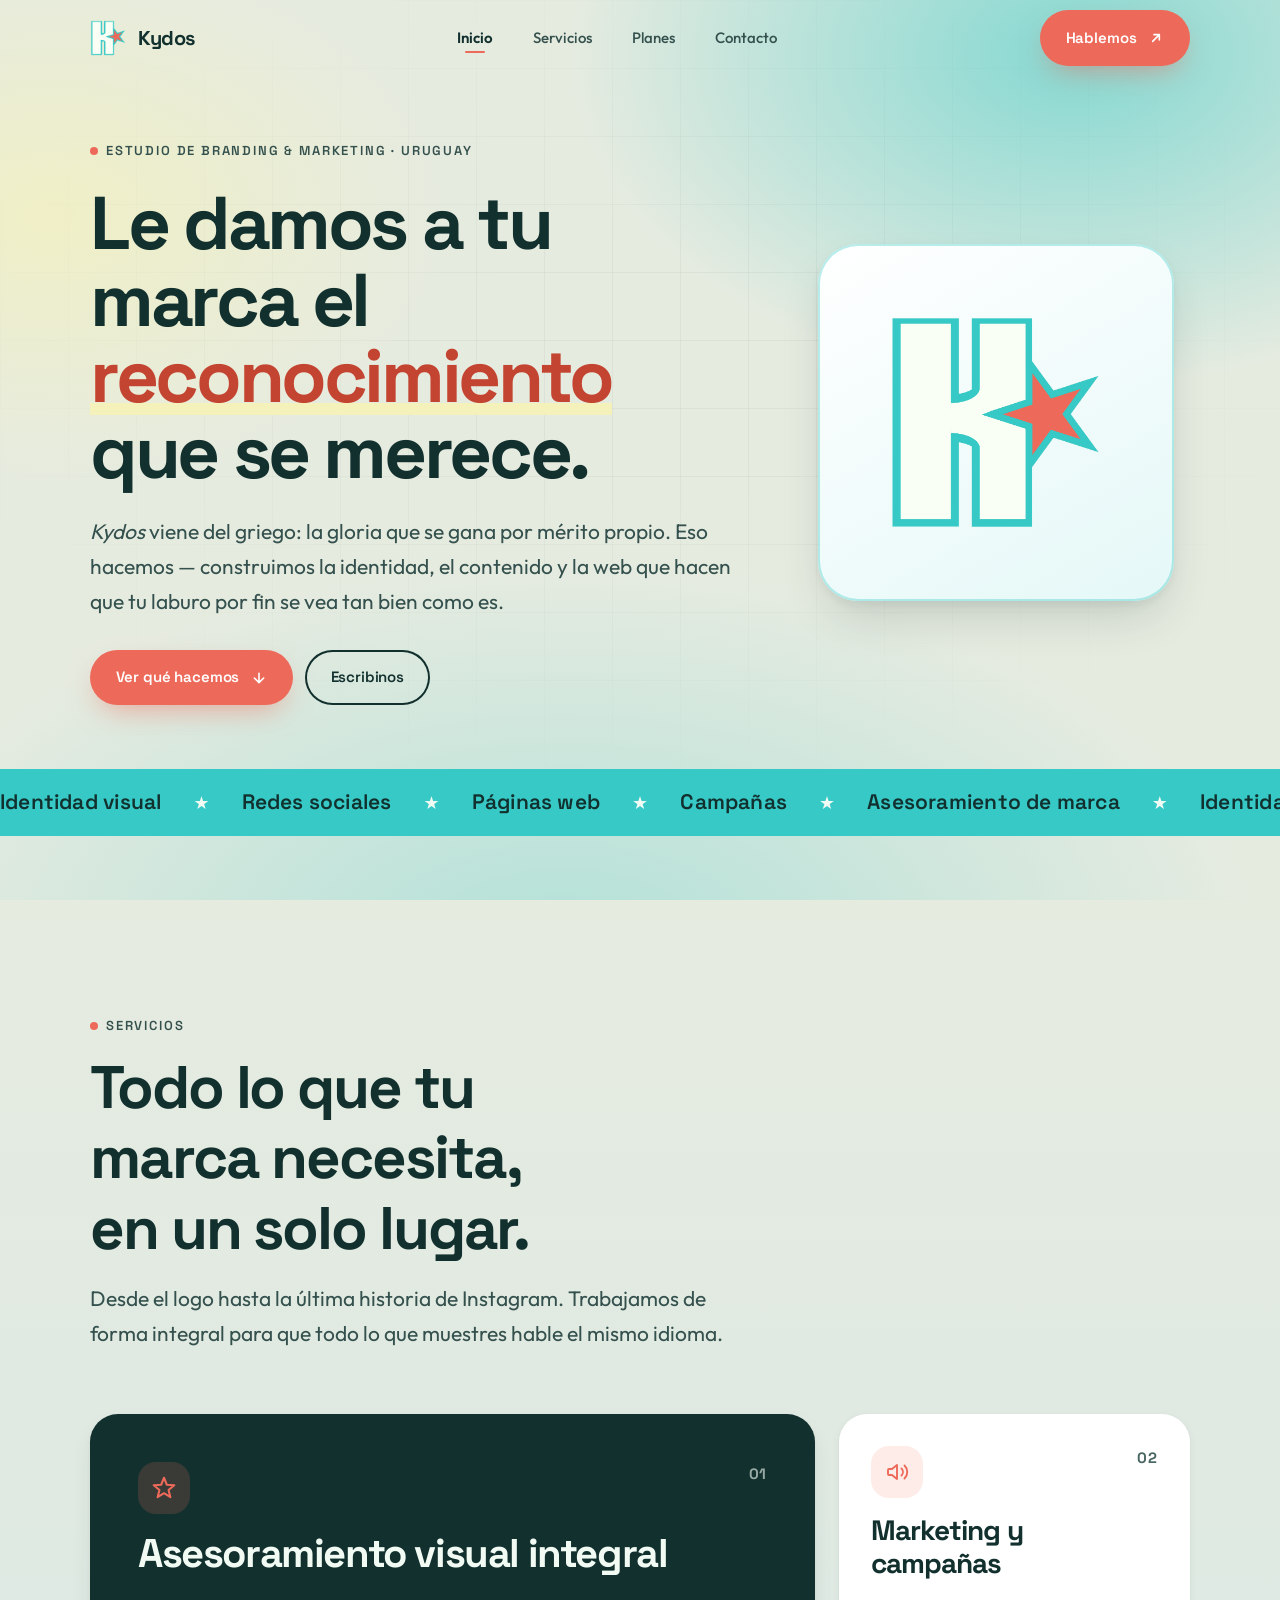
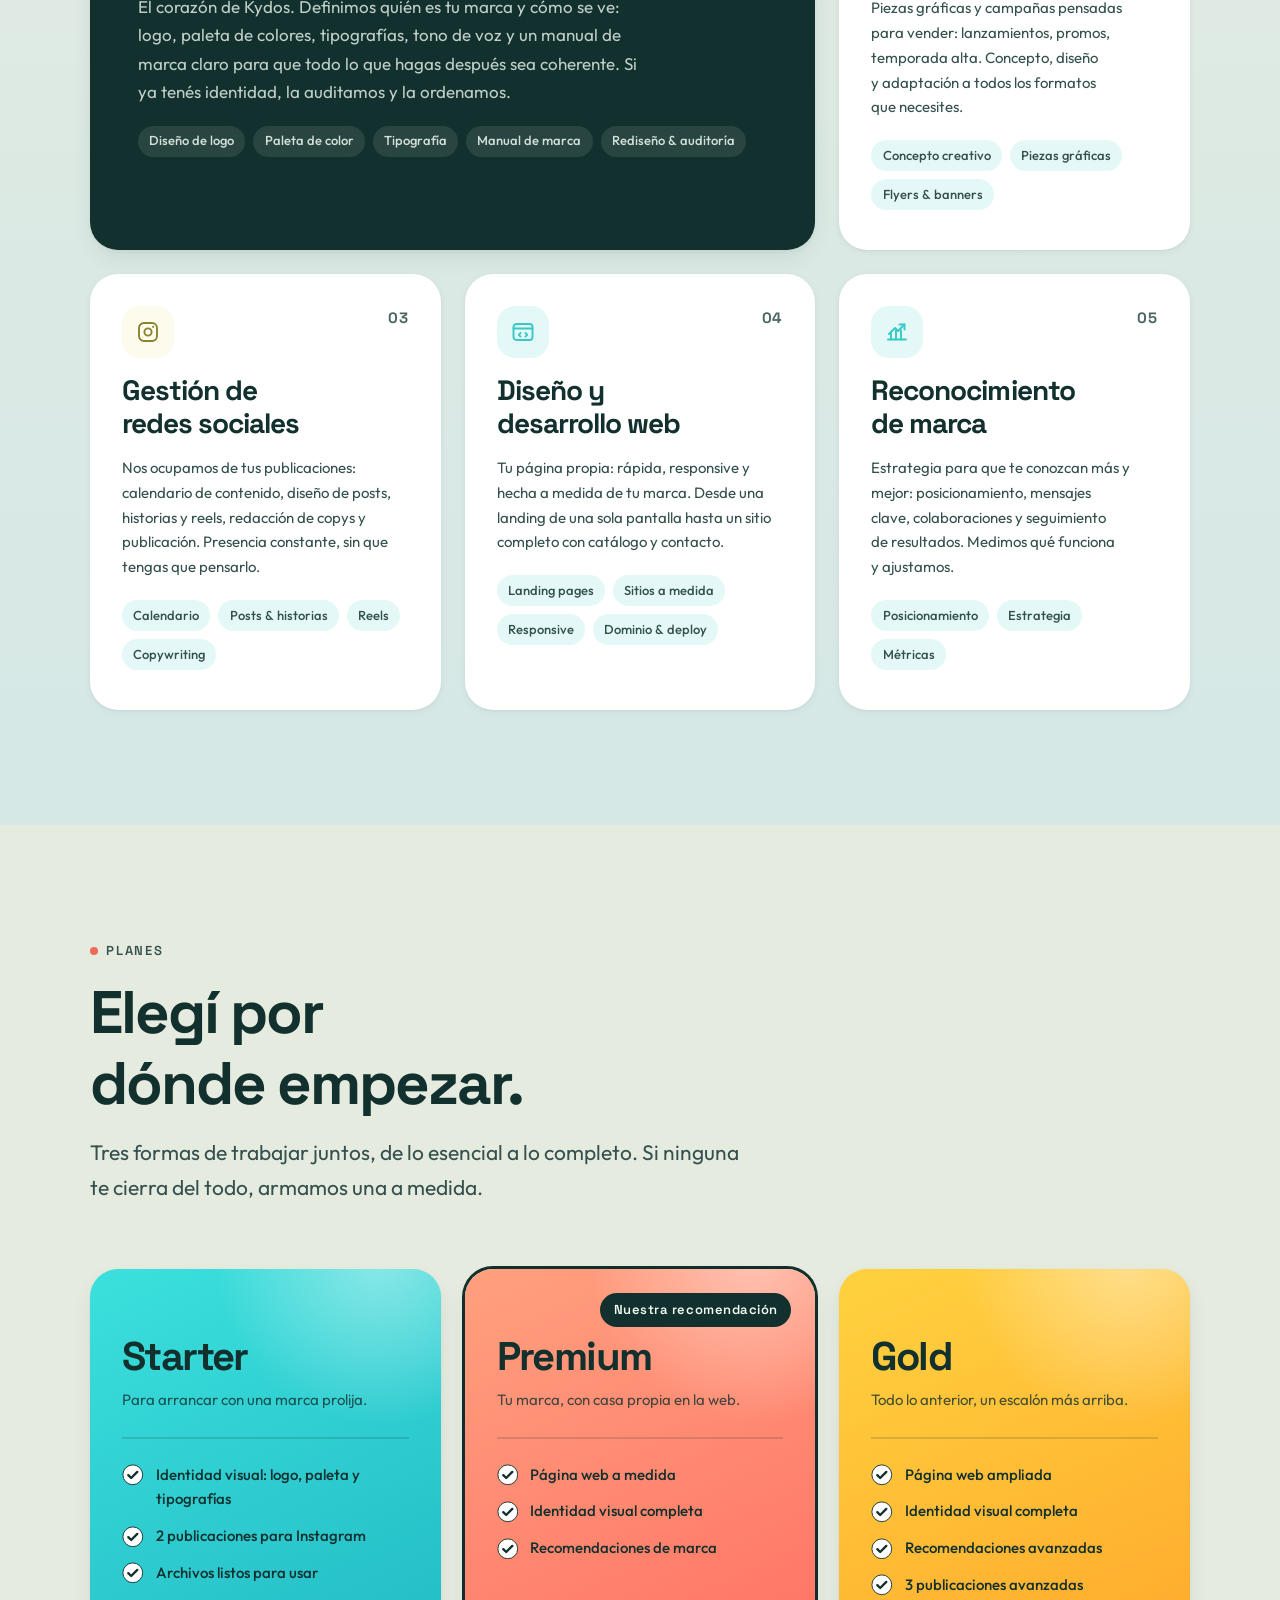
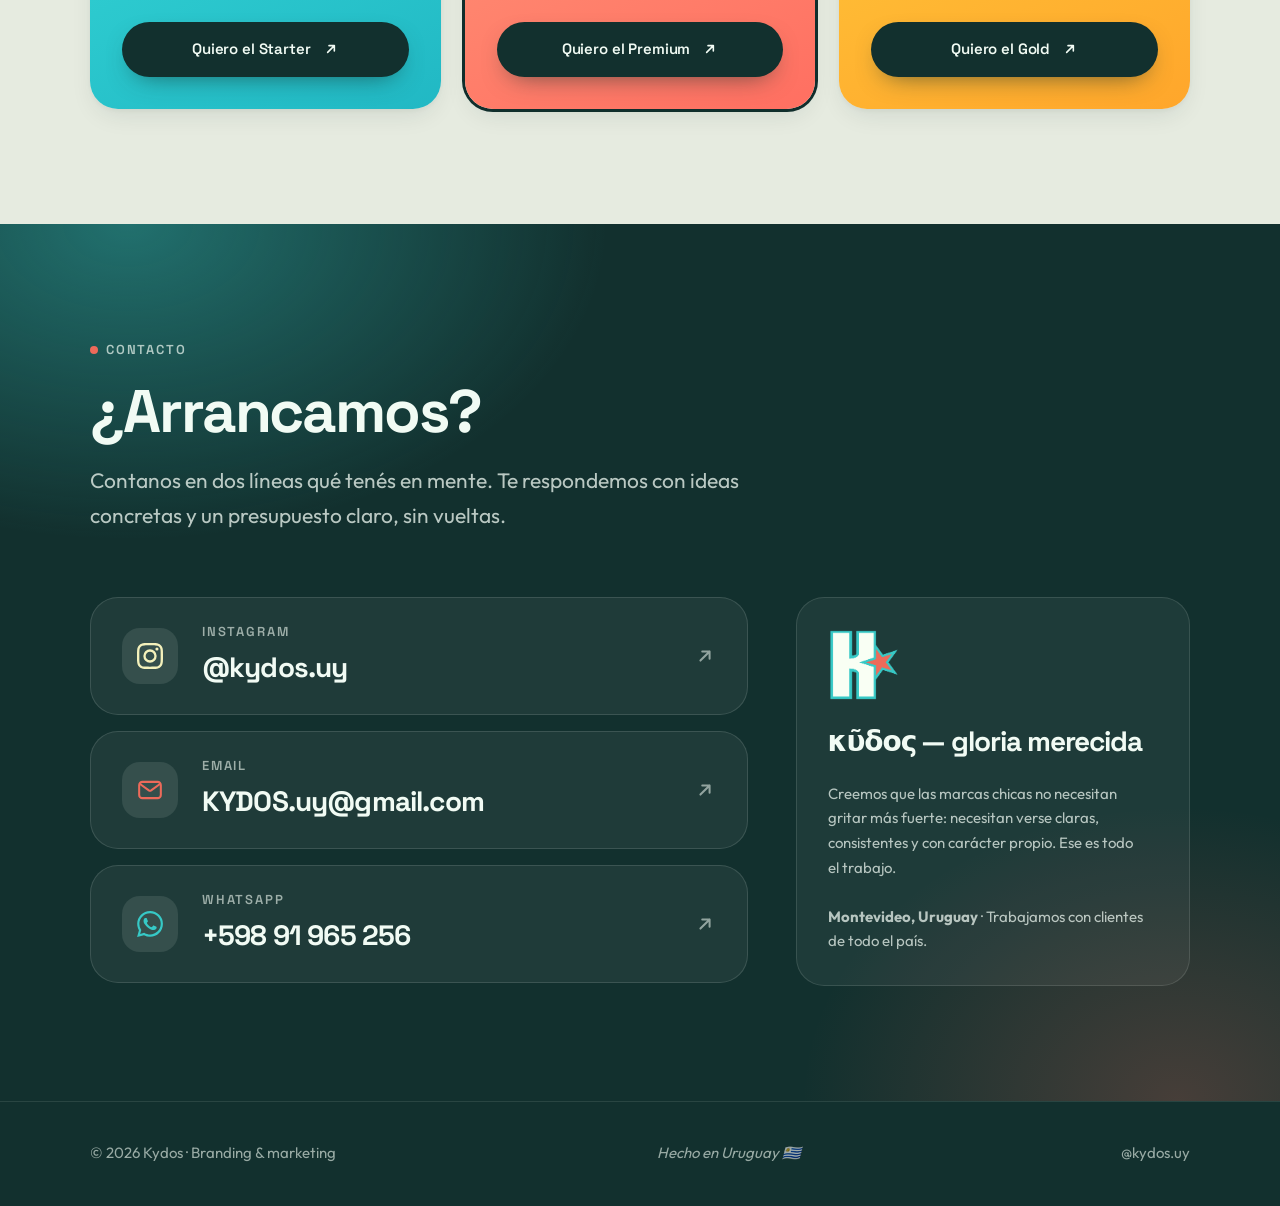
==== commit a5356398: "Ejecutar los 5 movimientos de la auditoría Rams Contraste: 3 fallas a 0. .mark-hl pasa de --coral a " ====
--- a/index.html
+++ b/index.html
@@ -103,33 +103,14 @@
         <a class="btn btn--ghost" href="#contacto">Escribinos</a>
       </div>
 
-      <ul class="hero__meta reveal" style="--delay:320ms">
-        <li>Para pequeñas empresas</li>
-        <li>Respuesta en 24 h</li>
-        <li>100 % remoto</li>
-      </ul>
     </div>
 
     <div class="hero__visual reveal" style="--delay:200ms">
-      <span class="blob blob--1" aria-hidden="true"></span>
-      <span class="blob blob--2" aria-hidden="true"></span>
-      <span class="blob blob--3" aria-hidden="true"></span>
 
       <div class="hero__card">
         <img src="assets/img/kydos-logo.png" alt="Isotipo de Kydos: una letra K con una estrella" width="300" height="300">
       </div>
 
-      <div class="badge-star" aria-hidden="true">
-        <svg class="badge-star__ring" viewBox="0 0 100 100">
-          <defs>
-            <path id="badgeArc" fill="none" d="M50,50 m-34,0 a34,34 0 1,1 68,0 a34,34 0 1,1 -68,0"/>
-          </defs>
-          <text><textPath href="#badgeArc" startOffset="0">κῦδος · gloria merecida · κῦδος · gloria merecida · </textPath></text>
-        </svg>
-        <svg class="badge-star__star" viewBox="0 0 24 24" fill="currentColor">
-          <path d="M12 1.8 14.7 9l7.5.4-5.8 4.8 1.9 7.3L12 17.4 5.7 21.5l1.9-7.3L1.8 9.4 9.3 9z"/>
-        </svg>
-      </div>
     </div>
   </div>
 
@@ -316,7 +297,7 @@
       </article>
 
       <article class="plan plan--premium reveal" style="--delay:80ms">
-        <span class="plan__badge">M&aacute;s elegido</span>
+        <span class="plan__badge">Nuestra recomendaci&oacute;n</span>
         <header class="plan__head">
           <h3>Premium</h3>
           <p class="plan__tagline">Tu marca, con casa propia en la web.</p>
--- a/assets/css/styles.css
+++ b/assets/css/styles.css
@@ -19,13 +19,24 @@
   --coral-600:  #E1543F;
   --coral-700:  #C34430;
   --coral-050:  #FDECE8;
+  --butter-050: #FCFBEC;
+  --butter-ink: #8A8330;
+  --teal-wash:  #D5E8E6;
+
+  /* Planes: fondos saturados, siempre con texto tinta encima */
+  --plan-starter-1: #3BE0DC;  --plan-starter-2: #21B8C4;
+  --plan-premium-1: #FFA07F;  --plan-premium-2: #FF6F61;
+  --plan-gold-1:    #FFD23F;  --plan-gold-2:    #FFA62B;
+  --glow-starter: rgba(33,184,196,.6);
+  --glow-premium: rgba(255,111,97,.6);
+  --glow-gold:    rgba(255,166,43,.6);
   --butter-600: #E9E28E;
   --opal-600:   #7FADA8;
 
   /* Neutrals — desaturated toward the teal end so they sit inside the palette */
   --ink:        #12302E;
   --ink-2:      #35514E;
-  --ink-3:      #55736F;
+  --ink-3:      #4A6663;
   --mint:       #F1FBF4;
   --paper:      #E6EBE0;
   --line:       #CCD9CE;
@@ -178,7 +189,6 @@
   margin-top: 0.5em;
   background: var(--coral);
   flex: none;
-  animation: pulse 2.6s var(--ease-soft) infinite;
 }
 
 .lede {
@@ -188,7 +198,8 @@
 }
 
 .mark-hl {
-  color: var(--coral);
+  /* coral-700, no coral: sobre el beige el coral base da 2.54 y necesita 3.0 */
+  color: var(--coral-700);
   background-image: linear-gradient(var(--butter), var(--butter));
   background-repeat: no-repeat;
   background-position: 0 90%;
@@ -467,22 +478,6 @@
   margin-top: var(--sp-2);
 }
 .hero__actions .btn { flex: 1 1 13rem; }
-.hero__meta {
-  display: flex;
-  flex-wrap: wrap;
-  gap: var(--sp-2) var(--sp-5);
-  margin-top: var(--sp-3);
-  font-size: var(--fs-sm);
-  color: var(--ink-3);
-}
-.hero__meta li { display: inline-flex; align-items: center; gap: var(--sp-2); }
-.hero__meta li::before {
-  content: "";
-  width: 6px; height: 6px;
-  border-radius: 50%;
-  background: var(--teal);
-}
-
 /* Hero visual: logo card + orbiting decor */
 .hero__visual {
   position: relative;
@@ -501,51 +496,8 @@
   border-radius: var(--r-xl);
   background: linear-gradient(150deg, #fff, var(--teal-050) 100%);
   box-shadow: var(--sh-3), inset 0 0 0 2px rgba(54,201,198,.35);
-  animation: float 7s var(--ease-soft) infinite;
 }
 .hero__card img { width: 80%; height: auto; }
-.blob {
-  position: absolute;
-  border-radius: 50%;
-  filter: blur(2px);
-  z-index: -1;
-  animation: float 9s var(--ease-soft) infinite;
-}
-.blob--1 { width: 7.5rem; height: 7.5rem; background: var(--butter); top: 2%; left: 0; animation-delay: -1.5s; }
-.blob--2 { width: 4.5rem; height: 4.5rem; background: var(--coral); bottom: 10%; right: 4%; animation-delay: -4s; opacity: .9; }
-.blob--3 { width: 10rem; height: 10rem; background: var(--opal); bottom: -4%; left: 8%; opacity: .55; animation-delay: -6s; }
-
-.badge-star {
-  position: absolute;
-  top: -1rem;
-  right: 0;
-  z-index: 2;
-  display: grid;
-  place-items: center;
-  width: 8.5rem;
-  height: 8.5rem;
-  border-radius: 50%;
-  background: var(--teal);
-  color: var(--ink);
-  box-shadow: var(--sh-teal), var(--sh-2);
-}
-.badge-star__ring {
-  position: absolute;
-  inset: 0;
-  width: 100%;
-  height: 100%;
-  animation: spin-slow 20s linear infinite;
-}
-.badge-star__ring text {
-  font-family: var(--font-display);
-  font-size: 9.1px;
-  font-weight: 600;
-  letter-spacing: 0.62px;
-  fill: currentColor;
-  text-transform: uppercase;
-}
-.badge-star__star { width: 1.85rem; color: var(--ink); }
-
 /* Marquee */
 .marquee {
   margin-top: var(--sp-9);
@@ -553,7 +505,6 @@
   background: var(--teal);
   color: var(--ink);
   overflow: hidden;
-  transform: rotate(-1.4deg) scale(1.06);
 }
 .marquee__track {
   display: flex;
@@ -579,7 +530,7 @@
 }
 
 /* ---------- 8. SERVICIOS ---------- */
-#servicios { background: linear-gradient(180deg, var(--paper) 0%, #D5E8E6 100%); }
+#servicios { background: linear-gradient(180deg, var(--paper) 0%, var(--teal-wash) 100%); }
 
 .cards {
   display: grid;
@@ -686,15 +637,15 @@
 .card--feature::before { content: none; }
 .card--feature h3 { font-size: var(--fs-2xl); }
 .card--feature p  { color: rgba(241,251,244,.78); font-size: var(--fs-base); max-width: 46ch; }
-.card--feature .card__num { color: rgba(241,251,244,.5); }
+.card--feature .card__num { color: rgba(241,251,244,.6); }
 .card--feature .card__icon { background: rgba(237,106,90,.18); color: var(--coral); }
 .card--feature .tag { background: rgba(241,251,244,.1); color: rgba(241,251,244,.85); }
 .card--feature:hover .tag { background: rgba(237,106,90,.22); color: #fff; }
 
 /* Accent rotation across the grid */
-.card--butter { --accent: var(--butter-600); --accent-soft: #FCFBEC; }
-.card--butter .card__icon { color: #8A8330; }
-.card--butter:hover .card__icon { background: #8A8330; }
+.card--butter { --accent: var(--butter-600); --accent-soft: var(--butter-050); }
+.card--butter .card__icon { color: var(--butter-ink); }
+.card--butter:hover .card__icon { background: var(--butter-ink); }
 .card--opal   { --accent: var(--teal); --accent-soft: var(--teal-050); }
 .card--coral  { --accent: var(--coral); --accent-soft: var(--coral-050); }
 
@@ -738,9 +689,9 @@
   box-shadow: 0 26px 52px -18px var(--glow), var(--sh-3);
 }
 
-.plan--starter { --p1: #3BE0DC; --p2: #21B8C4; --glow: rgba(33,184,196,.6); }
-.plan--premium { --p1: #FFA07F; --p2: #FF6F61; --glow: rgba(255,111,97,.6); }
-.plan--gold    { --p1: #FFD23F; --p2: #FFA62B; --glow: rgba(255,166,43,.6); }
+.plan--starter { --p1: var(--plan-starter-1); --p2: var(--plan-starter-2); --glow: var(--glow-starter); }
+.plan--premium { --p1: var(--plan-premium-1); --p2: var(--plan-premium-2); --glow: var(--glow-premium); }
+.plan--gold    { --p1: var(--plan-gold-1); --p2: var(--plan-gold-2); --glow: var(--glow-gold); }
 
 .plan--premium { box-shadow: var(--sh-2), 0 0 0 3px var(--ink); }
 .plan--premium:hover, .plan--premium:focus-within {
@@ -892,7 +843,7 @@
 }
 .channel:hover .channel__arrow { transform: translate(4px,-4px); opacity: 1; }
 
-.channel--ig    { --accent: #F4F1BB; }
+.channel--ig    { --accent: var(--butter); }
 .channel--mail  { --accent: var(--coral); }
 .channel--wa    { --accent: var(--teal); }
 
@@ -930,14 +881,7 @@
 .footer__note { font-style: italic; }
 
 /* ---------- 12. MOTION ---------- */
-@keyframes float {
-  0%, 100% { transform: translateY(0); }
-  50%      { transform: translateY(-14px); }
-}
-@keyframes spin-slow { to { transform: rotate(360deg); } }
-@keyframes pulse {
-  0%, 100% { transform: scale(1);   opacity: 1; }
-  50%      { transform: scale(1.5); opacity: .5; }
+}
 }
 @keyframes scroll-x { to { transform: translateX(-50%); } }
 @keyframes swipe-in { to { background-size: 100% 0.16em; } }
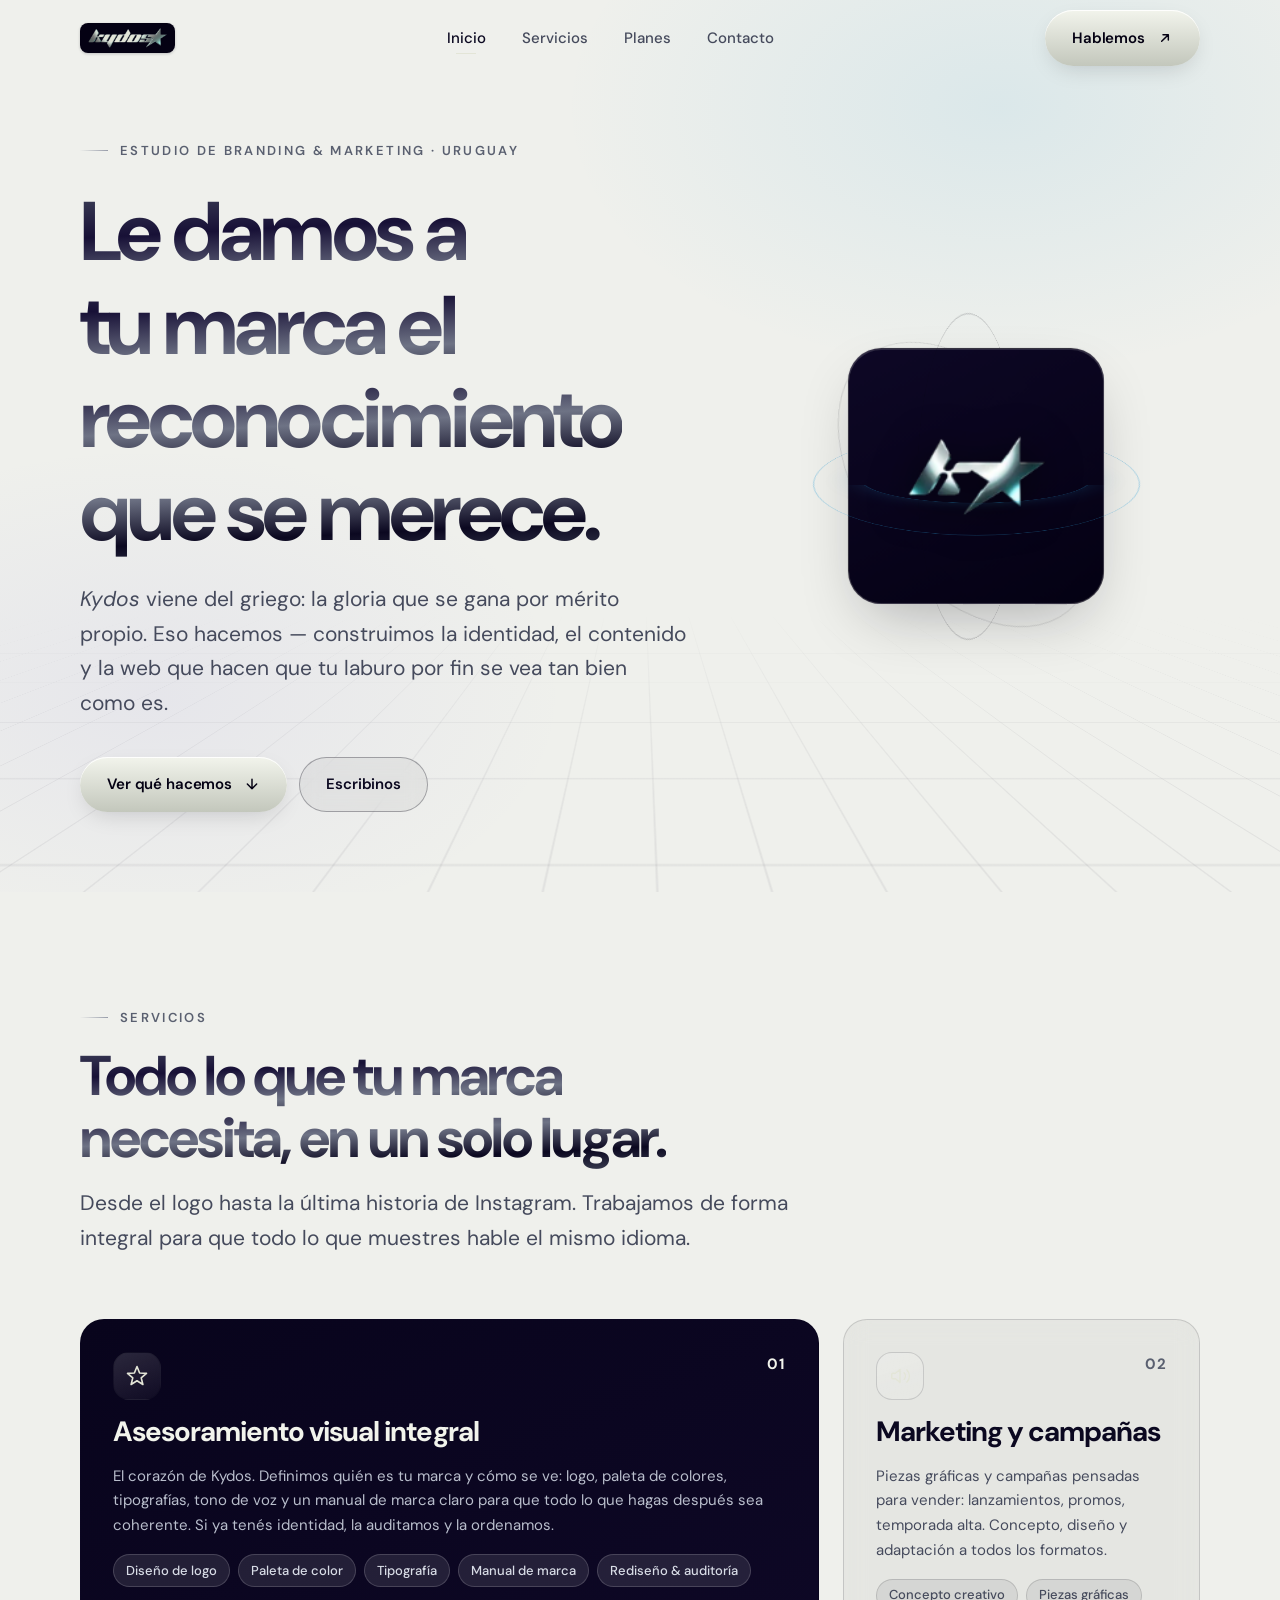
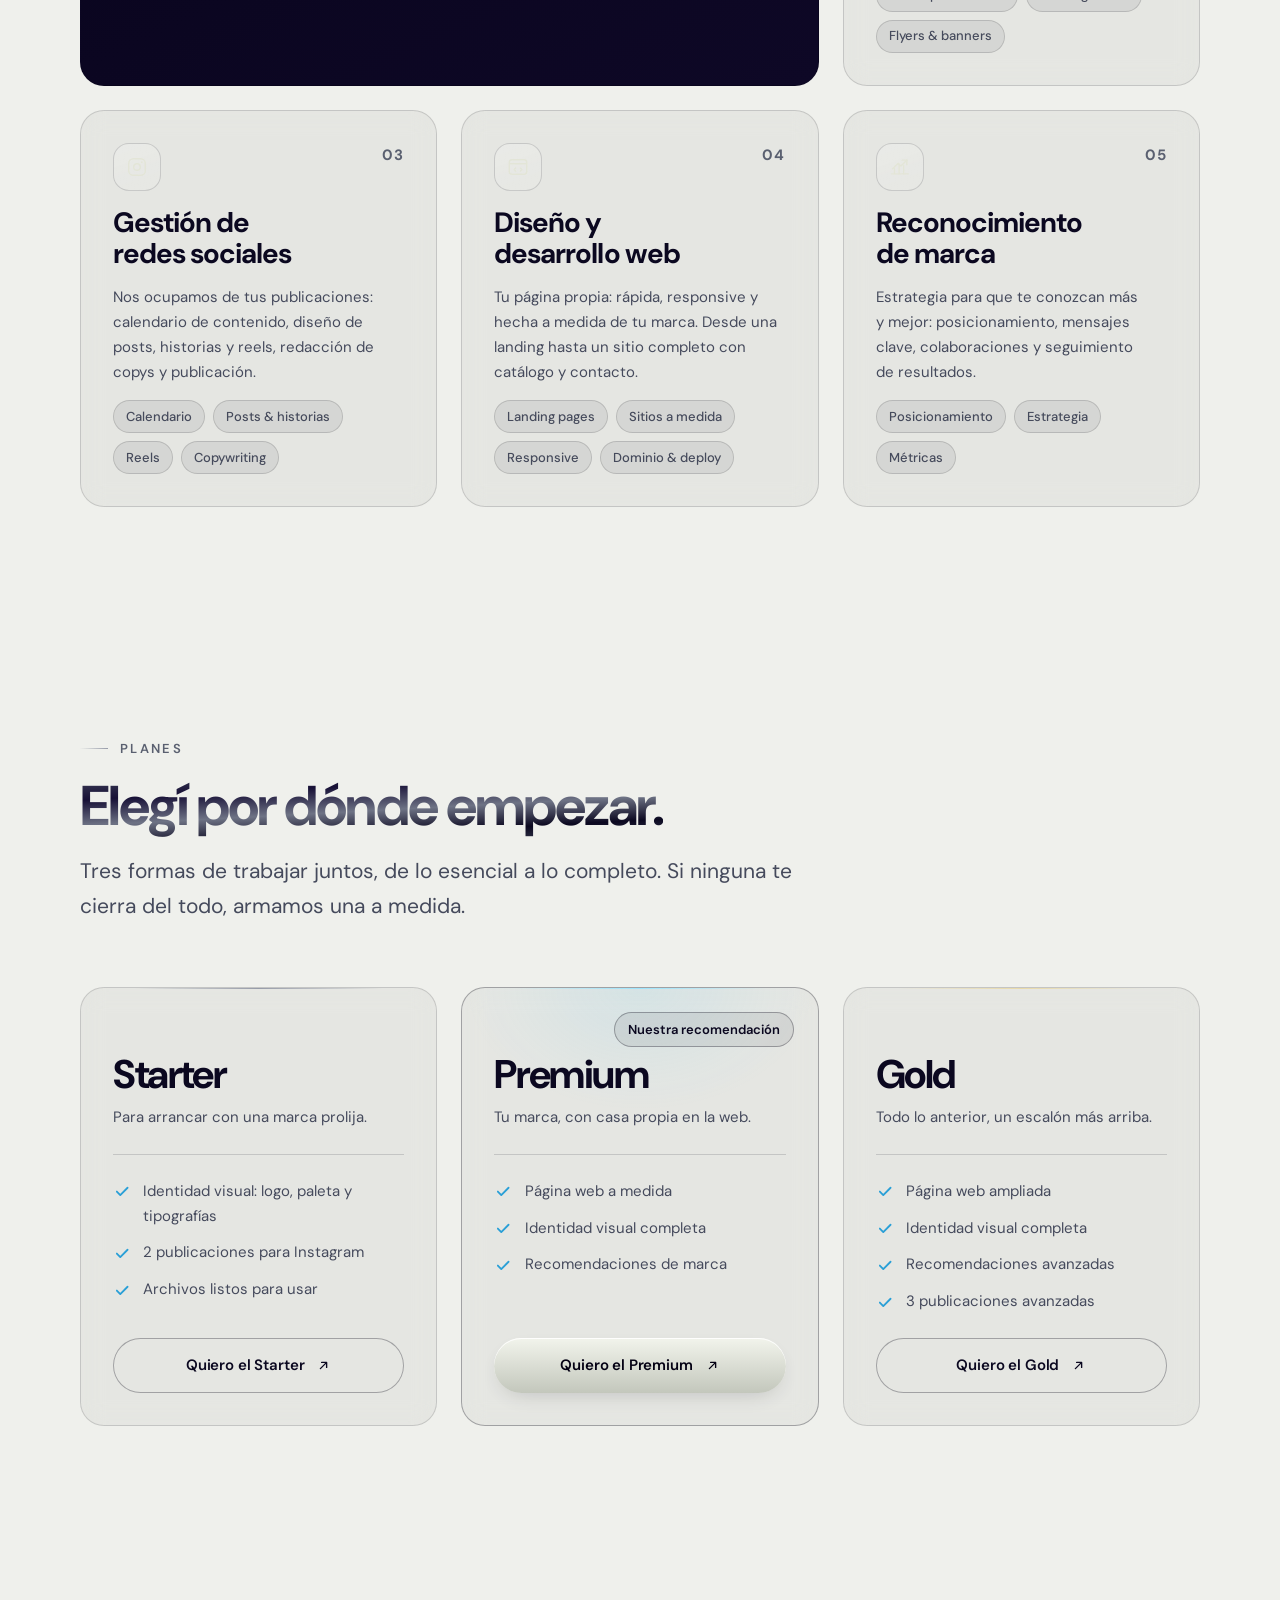
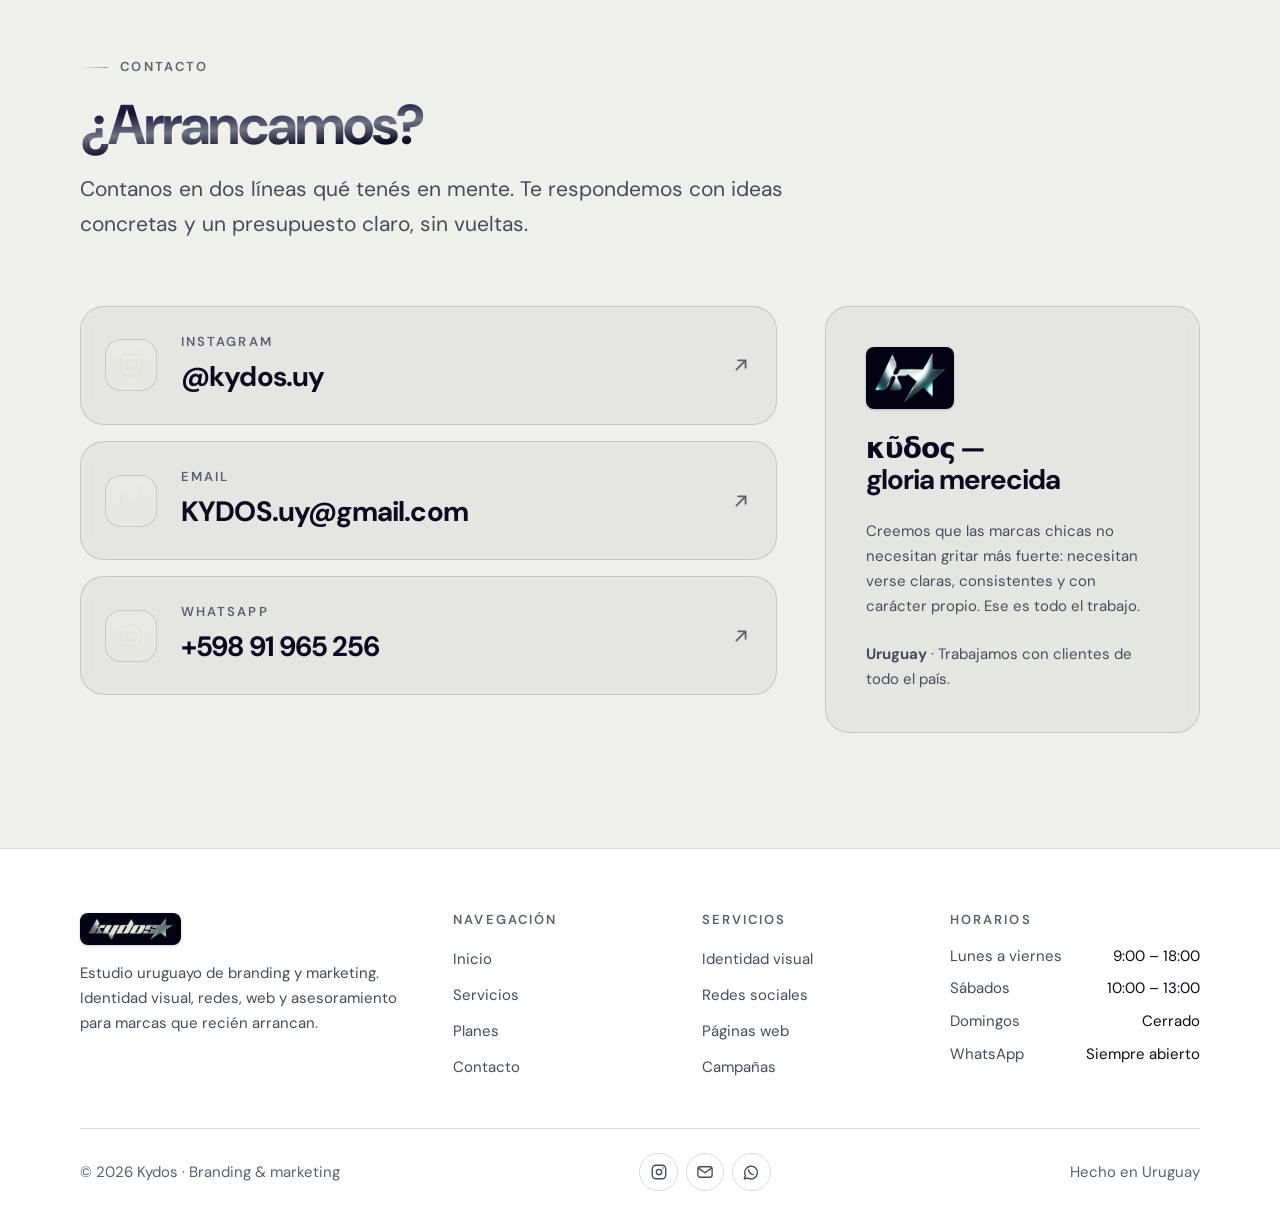
==== commit 6f5fc757: "Rehacer la web sobre el logo plateado: sistema "Chrome" Cambia la identidad entera al isotipo y el w" ====
--- a/index.html
+++ b/index.html
@@ -4,13 +4,13 @@
 <meta charset="utf-8">
 <meta name="viewport" content="width=device-width, initial-scale=1">
 <title>Kydos — Branding y marketing para marcas que se hacen notar</title>
-<meta name="description" content="Kydos es un estudio uruguayo de branding y marketing. Identidad visual, redes sociales, páginas web y asesoramiento de marca para pequeñas empresas.">
-<meta name="theme-color" content="#36C9C6">
+<meta name="description" content="Estudio uruguayo de branding y marketing. Identidad visual, redes sociales, páginas web y asesoramiento de marca para pequeñas empresas.">
+<meta name="theme-color" content="#040113">
 
 <meta property="og:type" content="website">
 <meta property="og:title" content="Kydos — Le damos a tu marca el reconocimiento que se merece">
 <meta property="og:description" content="Estudio uruguayo de branding y marketing: identidad visual, redes, web y asesoramiento de marca.">
-<meta property="og:image" content="assets/img/kydos-logo.png">
+<meta property="og:image" content="assets/img/kydos-word-silver.png">
 <meta property="og:locale" content="es_UY">
 <meta name="twitter:card" content="summary_large_image">
 
@@ -20,46 +20,35 @@
 
 <link rel="preconnect" href="https://fonts.googleapis.com">
 <link rel="preconnect" href="https://fonts.gstatic.com" crossorigin>
-<link rel="stylesheet" href="https://fonts.googleapis.com/css2?family=Space+Grotesk:wght@500;600;700&family=Outfit:wght@300;400;500;600&display=swap">
+<link rel="stylesheet" href="https://fonts.googleapis.com/css2?family=DM+Sans:opsz,wght@9..40,400;9..40,500;9..40,700&display=swap">
 <link rel="stylesheet" href="assets/css/styles.css">
 
 <script type="application/ld+json">
-{
-  "@context": "https://schema.org",
-  "@type": "ProfessionalService",
-  "name": "Kydos",
-  "description": "Estudio de branding y marketing en Uruguay. Identidad visual, gestión de redes sociales, diseño y desarrollo web, y asesoramiento de marca para pequeñas empresas.",
-  "areaServed": "UY",
-  "email": "KYDOS.uy@gmail.com",
-  "telephone": "+59891965256",
-  "sameAs": ["https://www.instagram.com/kydos.uy/"]
-}
+{"@context":"https://schema.org","@type":"ProfessionalService","name":"Kydos",
+"description":"Estudio de branding y marketing en Uruguay.","areaServed":"UY",
+"email":"KYDOS.uy@gmail.com","telephone":"+59891965256",
+"sameAs":["https://www.instagram.com/kydos.uy/"]}
 </script>
 </head>
 
 <body>
 <a class="skip-link" href="#inicio">Saltar al contenido</a>
 
-<!-- ============ NAV ============ -->
 <header class="nav" id="nav">
   <div class="shell nav__inner">
     <a class="brand" href="#inicio" aria-label="Kydos — inicio">
-      <img class="brand__mark" src="assets/img/kydos-logo.png" alt="" width="36" height="36">
-      <span>Kydos</span>
+      <img src="assets/img/kydos-word-silver.png" alt="Kydos" width="248" height="65">
     </a>
-
     <nav class="nav__links" aria-label="Navegación principal">
       <a class="nav__link" href="#inicio">Inicio</a>
       <a class="nav__link" href="#servicios">Servicios</a>
       <a class="nav__link" href="#planes">Planes</a>
       <a class="nav__link" href="#contacto">Contacto</a>
     </nav>
-
     <a class="btn btn--primary nav__cta" href="#contacto">
       Hablemos
-      <svg class="icon icon--arrow" width="16" height="16" viewBox="0 0 24 24" fill="none" stroke="currentColor" stroke-width="2.4" stroke-linecap="round" stroke-linejoin="round" aria-hidden="true"><path d="M7 17 17 7M9 7h8v8"/></svg>
+      <svg class="icon icon--arrow" width="16" height="16" viewBox="0 0 24 24" fill="none" stroke="currentColor" stroke-width="2.2" stroke-linecap="round" stroke-linejoin="round" aria-hidden="true"><path d="M7 17 17 7M9 7h8v8"/></svg>
     </a>
-
     <button class="nav__toggle" id="navToggle" type="button" aria-expanded="false" aria-controls="drawer" aria-label="Abrir menú">
       <span></span><span></span><span></span>
     </button>
@@ -76,7 +65,7 @@
 
 <main id="main">
 
-<!-- ============ 1. HERO ============ -->
+<!-- ============ HERO ============ -->
 <section class="hero" id="inicio">
   <div class="hero__bg" aria-hidden="true"></div>
   <div class="hero__grid" aria-hidden="true"></div>
@@ -84,194 +73,129 @@
   <div class="shell hero__inner">
     <div class="hero__copy">
       <p class="eyebrow reveal">Estudio de branding &amp; marketing · Uruguay</p>
-
       <h1 class="hero__title reveal" style="--delay:80ms">
-        Le damos a tu marca el <span class="mark-hl">reconocimiento</span> que se merece.
+        <span class="chrome">Le damos a tu marca el reconocimiento que se merece.</span>
       </h1>
-
       <p class="lede reveal" style="--delay:160ms">
-        <em>Kydos</em> viene del griego: la gloria que se gana por mérito propio.
+        <em>Kydos</em> viene del griego: la gloria que se gana por m&eacute;rito propio.
         Eso hacemos — construimos la identidad, el contenido y la web que hacen que
         tu laburo por fin se vea tan bien como es.
       </p>
-
       <div class="hero__actions reveal" style="--delay:240ms">
         <a class="btn btn--primary" href="#servicios">
-          Ver qué hacemos
-          <svg class="icon" width="16" height="16" viewBox="0 0 24 24" fill="none" stroke="currentColor" stroke-width="2.4" stroke-linecap="round" stroke-linejoin="round" aria-hidden="true"><path d="M12 5v14M5 12l7 7 7-7"/></svg>
+          Ver qu&eacute; hacemos
+          <svg class="icon" width="16" height="16" viewBox="0 0 24 24" fill="none" stroke="currentColor" stroke-width="2.2" stroke-linecap="round" stroke-linejoin="round" aria-hidden="true"><path d="M12 5v14M5 12l7 7 7-7"/></svg>
         </a>
         <a class="btn btn--ghost" href="#contacto">Escribinos</a>
       </div>
-
-    </div>
-
-    <div class="hero__visual reveal" style="--delay:200ms">
-
-      <div class="hero__card">
-        <img src="assets/img/kydos-logo.png" alt="Isotipo de Kydos: una letra K con una estrella" width="300" height="300">
-      </div>
-
-    </div>
-  </div>
-
-  <div class="marquee" aria-hidden="true">
-    <div class="marquee__track">
-      <span>Identidad visual</span><span>Redes sociales</span><span>Páginas web</span>
-      <span>Campañas</span><span>Asesoramiento de marca</span>
-      <span>Identidad visual</span><span>Redes sociales</span><span>Páginas web</span>
-      <span>Campañas</span><span>Asesoramiento de marca</span>
+    </div>
+
+    <div class="scene reveal" style="--delay:200ms">
+      <div class="scene__stack" id="scene">
+        <span class="ring ring--1" aria-hidden="true"></span>
+        <span class="ring ring--2" aria-hidden="true"></span>
+        <span class="ring ring--3" aria-hidden="true"></span>
+        <span class="ring ring--glow" aria-hidden="true"></span>
+        <div class="scene__card">
+          <img src="assets/img/kydos-mark-silver.png" alt="Isotipo de Kydos: una K plateada con una estrella" width="106" height="62">
+        </div>
+      </div>
     </div>
   </div>
 </section>
 
-<!-- ============ 2. SERVICIOS ============ -->
+<!-- ============ SERVICIOS ============ -->
 <section class="section" id="servicios">
   <div class="shell">
     <header class="section-head">
       <p class="eyebrow reveal">Servicios</p>
-      <h2 class="reveal" style="--delay:80ms">Todo lo que tu marca necesita, en un solo lugar.</h2>
+      <h2 class="reveal" style="--delay:80ms"><span class="chrome">Todo lo que tu marca necesita, en un solo lugar.</span></h2>
       <p class="lede reveal" style="--delay:160ms">
-        Desde el logo hasta la última historia de Instagram. Trabajamos de forma integral
-        para que todo lo que muestres hable el mismo idioma.
+        Desde el logo hasta la &uacute;ltima historia de Instagram. Trabajamos de forma
+        integral para que todo lo que muestres hable el mismo idioma.
       </p>
     </header>
 
     <div class="cards">
-
-      <!-- Featured -->
-      <article class="card card--feature reveal">
-        <div class="card__top">
-          <span class="card__icon" aria-hidden="true">
-            <svg width="26" height="26" viewBox="0 0 24 24" fill="none" stroke="currentColor" stroke-width="1.9" stroke-linecap="round" stroke-linejoin="round">
-              <path d="M12 2.5 14.6 9l6.9.4-5.3 4.4 1.7 6.7L12 16.8 6.1 20.5l1.7-6.7L2.5 9.4 9.4 9z"/>
-            </svg>
+      <article class="card card--feature reveal" tabindex="0">
+        <div class="card__top">
+          <span class="card__icon" aria-hidden="true">
+            <svg width="24" height="24" viewBox="0 0 24 24" fill="none" stroke="currentColor" stroke-width="1.6" stroke-linecap="round" stroke-linejoin="round"><path d="M12 2.5 14.6 9l6.9.4-5.3 4.4 1.7 6.7L12 16.8 6.1 20.5l1.7-6.7L2.5 9.4 9.4 9z"/></svg>
           </span>
           <span class="card__num">01</span>
         </div>
         <h3>Asesoramiento visual integral</h3>
-        <p>
-          El corazón de Kydos. Definimos quién es tu marca y cómo se ve: logo, paleta de
-          colores, tipografías, tono de voz y un manual de marca claro para que todo lo que
-          hagas después sea coherente. Si ya tenés identidad, la auditamos y la ordenamos.
-        </p>
+        <p>El coraz&oacute;n de Kydos. Definimos qui&eacute;n es tu marca y c&oacute;mo se ve: logo, paleta
+        de colores, tipograf&iacute;as, tono de voz y un manual de marca claro para que todo lo
+        que hagas despu&eacute;s sea coherente. Si ya ten&eacute;s identidad, la auditamos y la ordenamos.</p>
         <ul class="tags">
-          <li class="tag">Diseño de logo</li>
-          <li class="tag">Paleta de color</li>
-          <li class="tag">Tipografía</li>
-          <li class="tag">Manual de marca</li>
-          <li class="tag">Rediseño &amp; auditoría</li>
-        </ul>
-      </article>
-
-      <!-- 02 -->
-      <article class="card card--coral reveal" style="--delay:80ms">
-        <div class="card__top">
-          <span class="card__icon" aria-hidden="true">
-            <svg width="24" height="24" viewBox="0 0 24 24" fill="none" stroke="currentColor" stroke-width="1.9" stroke-linecap="round" stroke-linejoin="round">
-              <path d="M3 10v4a1 1 0 0 0 1 1h3l5 4V5L7 9H4a1 1 0 0 0-1 1Z"/>
-              <path d="M16.5 8.5a5 5 0 0 1 0 7M19.5 5.5a9 9 0 0 1 0 13"/>
-            </svg>
+          <li class="tag">Dise&ntilde;o de logo</li><li class="tag">Paleta de color</li>
+          <li class="tag">Tipograf&iacute;a</li><li class="tag">Manual de marca</li>
+          <li class="tag">Redise&ntilde;o &amp; auditor&iacute;a</li>
+        </ul>
+      </article>
+
+      <article class="card reveal" style="--delay:80ms" tabindex="0">
+        <div class="card__top">
+          <span class="card__icon" aria-hidden="true">
+            <svg width="22" height="22" viewBox="0 0 24 24" fill="none" stroke="currentColor" stroke-width="1.6" stroke-linecap="round" stroke-linejoin="round"><path d="M3 10v4a1 1 0 0 0 1 1h3l5 4V5L7 9H4a1 1 0 0 0-1 1Z"/><path d="M16.5 8.5a5 5 0 0 1 0 7M19.5 5.5a9 9 0 0 1 0 13"/></svg>
           </span>
           <span class="card__num">02</span>
         </div>
-        <h3>Marketing y campañas</h3>
-        <p>
-          Piezas gráficas y campañas pensadas para vender: lanzamientos, promos,
-          temporada alta. Concepto, diseño y adaptación a todos los formatos que necesites.
-        </p>
-        <ul class="tags">
-          <li class="tag">Concepto creativo</li>
-          <li class="tag">Piezas gráficas</li>
-          <li class="tag">Flyers &amp; banners</li>
-        </ul>
-      </article>
-
-      <!-- 03 -->
-      <article class="card card--butter reveal" style="--delay:160ms">
-        <div class="card__top">
-          <span class="card__icon" aria-hidden="true">
-            <svg width="24" height="24" viewBox="0 0 24 24" fill="none" stroke="currentColor" stroke-width="1.9" stroke-linecap="round" stroke-linejoin="round">
-              <rect x="3" y="3" width="18" height="18" rx="5"/>
-              <circle cx="12" cy="12" r="3.6"/>
-              <circle cx="17.2" cy="6.8" r="1.1" fill="currentColor" stroke="none"/>
-            </svg>
+        <h3>Marketing y campa&ntilde;as</h3>
+        <p>Piezas gr&aacute;ficas y campa&ntilde;as pensadas para vender: lanzamientos, promos,
+        temporada alta. Concepto, dise&ntilde;o y adaptaci&oacute;n a todos los formatos.</p>
+        <ul class="tags"><li class="tag">Concepto creativo</li><li class="tag">Piezas gr&aacute;ficas</li><li class="tag">Flyers &amp; banners</li></ul>
+      </article>
+
+      <article class="card reveal" style="--delay:160ms" tabindex="0">
+        <div class="card__top">
+          <span class="card__icon" aria-hidden="true">
+            <svg width="22" height="22" viewBox="0 0 24 24" fill="none" stroke="currentColor" stroke-width="1.6" stroke-linecap="round" stroke-linejoin="round"><rect x="3" y="3" width="18" height="18" rx="5"/><circle cx="12" cy="12" r="3.6"/><circle cx="17.2" cy="6.8" r="1.1" fill="currentColor" stroke="none"/></svg>
           </span>
           <span class="card__num">03</span>
         </div>
-        <h3>Gestión de redes sociales</h3>
-        <p>
-          Nos ocupamos de tus publicaciones: calendario de contenido, diseño de posts,
-          historias y reels, redacción de copys y publicación. Presencia constante, sin
-          que tengas que pensarlo.
-        </p>
-        <ul class="tags">
-          <li class="tag">Calendario</li>
-          <li class="tag">Posts &amp; historias</li>
-          <li class="tag">Reels</li>
-          <li class="tag">Copywriting</li>
-        </ul>
-      </article>
-
-      <!-- 04 -->
-      <article class="card reveal" style="--delay:240ms">
-        <div class="card__top">
-          <span class="card__icon" aria-hidden="true">
-            <svg width="24" height="24" viewBox="0 0 24 24" fill="none" stroke="currentColor" stroke-width="1.9" stroke-linecap="round" stroke-linejoin="round">
-              <rect x="2.5" y="4" width="19" height="16" rx="3"/>
-              <path d="M2.5 8.5h19"/>
-              <path d="M9.5 13 7.8 14.8 9.5 16.6M14.5 13l1.7 1.8-1.7 1.8"/>
-            </svg>
+        <h3>Gesti&oacute;n de redes sociales</h3>
+        <p>Nos ocupamos de tus publicaciones: calendario de contenido, dise&ntilde;o de posts,
+        historias y reels, redacci&oacute;n de copys y publicaci&oacute;n.</p>
+        <ul class="tags"><li class="tag">Calendario</li><li class="tag">Posts &amp; historias</li><li class="tag">Reels</li><li class="tag">Copywriting</li></ul>
+      </article>
+
+      <article class="card reveal" style="--delay:240ms" tabindex="0">
+        <div class="card__top">
+          <span class="card__icon" aria-hidden="true">
+            <svg width="22" height="22" viewBox="0 0 24 24" fill="none" stroke="currentColor" stroke-width="1.6" stroke-linecap="round" stroke-linejoin="round"><rect x="2.5" y="4" width="19" height="16" rx="3"/><path d="M2.5 8.5h19"/><path d="M9.5 13 7.8 14.8 9.5 16.6M14.5 13l1.7 1.8-1.7 1.8"/></svg>
           </span>
           <span class="card__num">04</span>
         </div>
-        <h3>Diseño y desarrollo web</h3>
-        <p>
-          Tu página propia: rápida, responsive y hecha a medida de tu marca. Desde una
-          landing de una sola pantalla hasta un sitio completo con catálogo y contacto.
-        </p>
-        <ul class="tags">
-          <li class="tag">Landing pages</li>
-          <li class="tag">Sitios a medida</li>
-          <li class="tag">Responsive</li>
-          <li class="tag">Dominio &amp; deploy</li>
-        </ul>
-      </article>
-
-      <!-- 05 -->
-      <article class="card card--opal reveal" style="--delay:320ms">
-        <div class="card__top">
-          <span class="card__icon" aria-hidden="true">
-            <svg width="24" height="24" viewBox="0 0 24 24" fill="none" stroke="currentColor" stroke-width="1.9" stroke-linecap="round" stroke-linejoin="round">
-              <path d="M3 19.5h18"/>
-              <path d="M6 19.5v-6M11 19.5V9M16 19.5v-9"/>
-              <path d="M14.5 4.5h5v5"/>
-              <path d="M19.5 4.5 13 11l-3-3-6 6"/>
-            </svg>
+        <h3>Dise&ntilde;o y desarrollo web</h3>
+        <p>Tu p&aacute;gina propia: r&aacute;pida, responsive y hecha a medida de tu marca. Desde una
+        landing hasta un sitio completo con cat&aacute;logo y contacto.</p>
+        <ul class="tags"><li class="tag">Landing pages</li><li class="tag">Sitios a medida</li><li class="tag">Responsive</li><li class="tag">Dominio &amp; deploy</li></ul>
+      </article>
+
+      <article class="card reveal" style="--delay:320ms" tabindex="0">
+        <div class="card__top">
+          <span class="card__icon" aria-hidden="true">
+            <svg width="22" height="22" viewBox="0 0 24 24" fill="none" stroke="currentColor" stroke-width="1.6" stroke-linecap="round" stroke-linejoin="round"><path d="M3 19.5h18"/><path d="M6 19.5v-6M11 19.5V9M16 19.5v-9"/><path d="M14.5 4.5h5v5"/><path d="M19.5 4.5 13 11l-3-3-6 6"/></svg>
           </span>
           <span class="card__num">05</span>
         </div>
         <h3>Reconocimiento de marca</h3>
-        <p>
-          Estrategia para que te conozcan más y mejor: posicionamiento, mensajes clave,
-          colaboraciones y seguimiento de resultados. Medimos qué funciona y ajustamos.
-        </p>
-        <ul class="tags">
-          <li class="tag">Posicionamiento</li>
-          <li class="tag">Estrategia</li>
-          <li class="tag">Métricas</li>
-        </ul>
-      </article>
-
+        <p>Estrategia para que te conozcan m&aacute;s y mejor: posicionamiento, mensajes clave,
+        colaboraciones y seguimiento de resultados.</p>
+        <ul class="tags"><li class="tag">Posicionamiento</li><li class="tag">Estrategia</li><li class="tag">M&eacute;tricas</li></ul>
+      </article>
     </div>
   </div>
 </section>
 
-<!-- ============ 3. PLANES ============ -->
+<!-- ============ PLANES ============ -->
 <section class="section" id="planes">
   <div class="shell">
     <header class="section-head">
       <p class="eyebrow reveal">Planes</p>
-      <h2 class="reveal" style="--delay:80ms">Eleg&iacute; por d&oacute;nde empezar.</h2>
+      <h2 class="reveal" style="--delay:80ms"><span class="chrome">Eleg&iacute; por d&oacute;nde empezar.</span></h2>
       <p class="lede reveal" style="--delay:160ms">
         Tres formas de trabajar juntos, de lo esencial a lo completo.
         Si ninguna te cierra del todo, armamos una a medida.
@@ -279,21 +203,18 @@
     </header>
 
     <div class="plans">
-
       <article class="plan plan--starter reveal">
         <header class="plan__head">
           <h3>Starter</h3>
           <p class="plan__tagline">Para arrancar con una marca prolija.</p>
         </header>
         <ul class="plan__features">
-            <li><svg class="plan__check" viewBox="0 0 24 24" aria-hidden="true"><circle cx="12" cy="12" r="11"/><path d="m7 12.4 3.2 3.2L17 8.8" fill="none" stroke-width="2.6" stroke-linecap="round" stroke-linejoin="round"/></svg><span>Identidad visual: logo, paleta y tipograf&iacute;as</span></li>
-            <li><svg class="plan__check" viewBox="0 0 24 24" aria-hidden="true"><circle cx="12" cy="12" r="11"/><path d="m7 12.4 3.2 3.2L17 8.8" fill="none" stroke-width="2.6" stroke-linecap="round" stroke-linejoin="round"/></svg><span>2 publicaciones para Instagram</span></li>
-            <li><svg class="plan__check" viewBox="0 0 24 24" aria-hidden="true"><circle cx="12" cy="12" r="11"/><path d="m7 12.4 3.2 3.2L17 8.8" fill="none" stroke-width="2.6" stroke-linecap="round" stroke-linejoin="round"/></svg><span>Archivos listos para usar</span></li>
-        </ul>
-        <a class="btn btn--plan plan__cta" href="#contacto">
-          Quiero el Starter
-          <svg class="icon icon--arrow" width="16" height="16" viewBox="0 0 24 24" fill="none" stroke="currentColor" stroke-width="2.4" stroke-linecap="round" stroke-linejoin="round" aria-hidden="true"><path d="M7 17 17 7M9 7h8v8"/></svg>
-        </a>
+          <li><svg class="plan__check" viewBox="0 0 24 24" fill="none" stroke="currentColor" stroke-width="2.4" stroke-linecap="round" stroke-linejoin="round" aria-hidden="true"><path d="m5 12.5 4.5 4.5L19 7.5"/></svg><span>Identidad visual: logo, paleta y tipograf&iacute;as</span></li>
+          <li><svg class="plan__check" viewBox="0 0 24 24" fill="none" stroke="currentColor" stroke-width="2.4" stroke-linecap="round" stroke-linejoin="round" aria-hidden="true"><path d="m5 12.5 4.5 4.5L19 7.5"/></svg><span>2 publicaciones para Instagram</span></li>
+          <li><svg class="plan__check" viewBox="0 0 24 24" fill="none" stroke="currentColor" stroke-width="2.4" stroke-linecap="round" stroke-linejoin="round" aria-hidden="true"><path d="m5 12.5 4.5 4.5L19 7.5"/></svg><span>Archivos listos para usar</span></li>
+        </ul>
+        <a class="btn btn--plan plan__cta" href="#contacto">Quiero el Starter
+          <svg class="icon icon--arrow" width="15" height="15" viewBox="0 0 24 24" fill="none" stroke="currentColor" stroke-width="2.2" stroke-linecap="round" stroke-linejoin="round" aria-hidden="true"><path d="M7 17 17 7M9 7h8v8"/></svg></a>
       </article>
 
       <article class="plan plan--premium reveal" style="--delay:80ms">
@@ -303,14 +224,12 @@
           <p class="plan__tagline">Tu marca, con casa propia en la web.</p>
         </header>
         <ul class="plan__features">
-            <li><svg class="plan__check" viewBox="0 0 24 24" aria-hidden="true"><circle cx="12" cy="12" r="11"/><path d="m7 12.4 3.2 3.2L17 8.8" fill="none" stroke-width="2.6" stroke-linecap="round" stroke-linejoin="round"/></svg><span>P&aacute;gina web a medida</span></li>
-            <li><svg class="plan__check" viewBox="0 0 24 24" aria-hidden="true"><circle cx="12" cy="12" r="11"/><path d="m7 12.4 3.2 3.2L17 8.8" fill="none" stroke-width="2.6" stroke-linecap="round" stroke-linejoin="round"/></svg><span>Identidad visual completa</span></li>
-            <li><svg class="plan__check" viewBox="0 0 24 24" aria-hidden="true"><circle cx="12" cy="12" r="11"/><path d="m7 12.4 3.2 3.2L17 8.8" fill="none" stroke-width="2.6" stroke-linecap="round" stroke-linejoin="round"/></svg><span>Recomendaciones de marca</span></li>
-        </ul>
-        <a class="btn btn--plan plan__cta" href="#contacto">
-          Quiero el Premium
-          <svg class="icon icon--arrow" width="16" height="16" viewBox="0 0 24 24" fill="none" stroke="currentColor" stroke-width="2.4" stroke-linecap="round" stroke-linejoin="round" aria-hidden="true"><path d="M7 17 17 7M9 7h8v8"/></svg>
-        </a>
+          <li><svg class="plan__check" viewBox="0 0 24 24" fill="none" stroke="currentColor" stroke-width="2.4" stroke-linecap="round" stroke-linejoin="round" aria-hidden="true"><path d="m5 12.5 4.5 4.5L19 7.5"/></svg><span>P&aacute;gina web a medida</span></li>
+          <li><svg class="plan__check" viewBox="0 0 24 24" fill="none" stroke="currentColor" stroke-width="2.4" stroke-linecap="round" stroke-linejoin="round" aria-hidden="true"><path d="m5 12.5 4.5 4.5L19 7.5"/></svg><span>Identidad visual completa</span></li>
+          <li><svg class="plan__check" viewBox="0 0 24 24" fill="none" stroke="currentColor" stroke-width="2.4" stroke-linecap="round" stroke-linejoin="round" aria-hidden="true"><path d="m5 12.5 4.5 4.5L19 7.5"/></svg><span>Recomendaciones de marca</span></li>
+        </ul>
+        <a class="btn btn--primary plan__cta" href="#contacto">Quiero el Premium
+          <svg class="icon icon--arrow" width="15" height="15" viewBox="0 0 24 24" fill="none" stroke="currentColor" stroke-width="2.2" stroke-linecap="round" stroke-linejoin="round" aria-hidden="true"><path d="M7 17 17 7M9 7h8v8"/></svg></a>
       </article>
 
       <article class="plan plan--gold reveal" style="--delay:160ms">
@@ -319,89 +238,63 @@
           <p class="plan__tagline">Todo lo anterior, un escal&oacute;n m&aacute;s arriba.</p>
         </header>
         <ul class="plan__features">
-            <li><svg class="plan__check" viewBox="0 0 24 24" aria-hidden="true"><circle cx="12" cy="12" r="11"/><path d="m7 12.4 3.2 3.2L17 8.8" fill="none" stroke-width="2.6" stroke-linecap="round" stroke-linejoin="round"/></svg><span>P&aacute;gina web ampliada</span></li>
-            <li><svg class="plan__check" viewBox="0 0 24 24" aria-hidden="true"><circle cx="12" cy="12" r="11"/><path d="m7 12.4 3.2 3.2L17 8.8" fill="none" stroke-width="2.6" stroke-linecap="round" stroke-linejoin="round"/></svg><span>Identidad visual completa</span></li>
-            <li><svg class="plan__check" viewBox="0 0 24 24" aria-hidden="true"><circle cx="12" cy="12" r="11"/><path d="m7 12.4 3.2 3.2L17 8.8" fill="none" stroke-width="2.6" stroke-linecap="round" stroke-linejoin="round"/></svg><span>Recomendaciones avanzadas</span></li>
-            <li><svg class="plan__check" viewBox="0 0 24 24" aria-hidden="true"><circle cx="12" cy="12" r="11"/><path d="m7 12.4 3.2 3.2L17 8.8" fill="none" stroke-width="2.6" stroke-linecap="round" stroke-linejoin="round"/></svg><span>3 publicaciones avanzadas</span></li>
-        </ul>
-        <a class="btn btn--plan plan__cta" href="#contacto">
-          Quiero el Gold
-          <svg class="icon icon--arrow" width="16" height="16" viewBox="0 0 24 24" fill="none" stroke="currentColor" stroke-width="2.4" stroke-linecap="round" stroke-linejoin="round" aria-hidden="true"><path d="M7 17 17 7M9 7h8v8"/></svg>
-        </a>
-      </article>
-
+          <li><svg class="plan__check" viewBox="0 0 24 24" fill="none" stroke="currentColor" stroke-width="2.4" stroke-linecap="round" stroke-linejoin="round" aria-hidden="true"><path d="m5 12.5 4.5 4.5L19 7.5"/></svg><span>P&aacute;gina web ampliada</span></li>
+          <li><svg class="plan__check" viewBox="0 0 24 24" fill="none" stroke="currentColor" stroke-width="2.4" stroke-linecap="round" stroke-linejoin="round" aria-hidden="true"><path d="m5 12.5 4.5 4.5L19 7.5"/></svg><span>Identidad visual completa</span></li>
+          <li><svg class="plan__check" viewBox="0 0 24 24" fill="none" stroke="currentColor" stroke-width="2.4" stroke-linecap="round" stroke-linejoin="round" aria-hidden="true"><path d="m5 12.5 4.5 4.5L19 7.5"/></svg><span>Recomendaciones avanzadas</span></li>
+          <li><svg class="plan__check" viewBox="0 0 24 24" fill="none" stroke="currentColor" stroke-width="2.4" stroke-linecap="round" stroke-linejoin="round" aria-hidden="true"><path d="m5 12.5 4.5 4.5L19 7.5"/></svg><span>3 publicaciones avanzadas</span></li>
+        </ul>
+        <a class="btn btn--plan plan__cta" href="#contacto">Quiero el Gold
+          <svg class="icon icon--arrow" width="15" height="15" viewBox="0 0 24 24" fill="none" stroke="currentColor" stroke-width="2.2" stroke-linecap="round" stroke-linejoin="round" aria-hidden="true"><path d="M7 17 17 7M9 7h8v8"/></svg></a>
+      </article>
     </div>
   </div>
 </section>
 
-<!-- ============ 4. CONTACTO ============ -->
+<!-- ============ CONTACTO ============ -->
 <section class="section" id="contacto">
   <div class="shell">
     <header class="section-head">
       <p class="eyebrow reveal">Contacto</p>
-      <h2 class="reveal" style="--delay:80ms">¿Arrancamos?</h2>
+      <h2 class="reveal" style="--delay:80ms"><span class="chrome">&iquest;Arrancamos?</span></h2>
       <p class="lede reveal" style="--delay:160ms">
-        Contanos en dos líneas qué tenés en mente. Te respondemos con ideas concretas
-        y un presupuesto claro, sin vueltas.
+        Contanos en dos l&iacute;neas qu&eacute; ten&eacute;s en mente. Te respondemos con ideas
+        concretas y un presupuesto claro, sin vueltas.
       </p>
     </header>
 
     <div class="contact__grid">
       <div class="channels">
-
-        <a class="channel channel--ig reveal" href="https://www.instagram.com/kydos.uy/" target="_blank" rel="noopener noreferrer">
+        <a class="channel reveal" href="https://www.instagram.com/kydos.uy/" target="_blank" rel="noopener noreferrer">
           <span class="channel__icon" aria-hidden="true">
-            <svg width="26" height="26" viewBox="0 0 24 24" fill="currentColor">
-              <path d="M12 2.16c3.2 0 3.58.01 4.85.07 1.17.05 1.8.25 2.23.41.56.22.96.48 1.38.9.42.42.68.82.9 1.38.16.42.36 1.06.41 2.23.06 1.27.07 1.65.07 4.85s-.01 3.58-.07 4.85c-.05 1.17-.25 1.8-.41 2.23-.22.56-.48.96-.9 1.38-.42.42-.82.68-1.38.9-.42.16-1.06.36-2.23.41-1.27.06-1.65.07-4.85.07s-3.58-.01-4.85-.07c-1.17-.05-1.8-.25-2.23-.41-.56-.22-.96-.48-1.38-.9-.42-.42-.68-.82-.9-1.38-.16-.42-.36-1.06-.41-2.23-.06-1.27-.07-1.65-.07-4.85s.01-3.58.07-4.85c.05-1.17.25-1.8.41-2.23.22-.56.48-.96.9-1.38.42-.42.82-.68 1.38-.9.42-.16 1.06-.36 2.23-.41 1.27-.06 1.65-.07 4.85-.07M12 0C8.74 0 8.33.01 7.05.07 5.78.13 4.9.33 4.14.63c-.79.3-1.46.72-2.12 1.39C1.35 2.68.93 3.35.63 4.14.33 4.9.13 5.78.07 7.05.01 8.33 0 8.74 0 12s.01 3.67.07 4.95c.06 1.27.26 2.15.56 2.91.3.79.72 1.46 1.39 2.12.66.67 1.33 1.09 2.12 1.39.76.3 1.64.5 2.91.56C8.33 23.99 8.74 24 12 24s3.67-.01 4.95-.07c1.27-.06 2.15-.26 2.91-.56.79-.3 1.46-.72 2.12-1.39.67-.66 1.09-1.33 1.39-2.12.3-.76.5-1.64.56-2.91.06-1.28.07-1.69.07-4.95s-.01-3.67-.07-4.95c-.06-1.27-.26-2.15-.56-2.91-.3-.79-.72-1.46-1.39-2.12-.66-.67-1.33-1.09-2.12-1.39-.76-.3-1.64-.5-2.91-.56C15.67.01 15.26 0 12 0z"/>
-              <path d="M12 5.84A6.16 6.16 0 1 0 18.16 12 6.16 6.16 0 0 0 12 5.84zm0 10.16A4 4 0 1 1 16 12a4 4 0 0 1-4 4z"/>
-              <circle cx="18.41" cy="5.59" r="1.44"/>
-            </svg>
-          </span>
-          <span class="channel__text">
-            <span class="channel__label">Instagram</span>
-            <span class="channel__value">@kydos.uy</span>
-          </span>
-          <svg class="channel__arrow" width="22" height="22" viewBox="0 0 24 24" fill="none" stroke="currentColor" stroke-width="2.2" stroke-linecap="round" stroke-linejoin="round" aria-hidden="true"><path d="M7 17 17 7M9 7h8v8"/></svg>
-        </a>
-
-        <a class="channel channel--mail reveal" style="--delay:80ms" href="mailto:KYDOS.uy@gmail.com">
+            <svg width="24" height="24" viewBox="0 0 24 24" fill="currentColor"><path d="M12 2.16c3.2 0 3.58.01 4.85.07 1.17.05 1.8.25 2.23.41.56.22.96.48 1.38.9.42.42.68.82.9 1.38.16.42.36 1.06.41 2.23.06 1.27.07 1.65.07 4.85s-.01 3.58-.07 4.85c-.05 1.17-.25 1.8-.41 2.23-.22.56-.48.96-.9 1.38-.42.42-.82.68-1.38.9-.42.16-1.06.36-2.23.41-1.27.06-1.65.07-4.85.07s-3.58-.01-4.85-.07c-1.17-.05-1.8-.25-2.23-.41-.56-.22-.96-.48-1.38-.9-.42-.42-.68-.82-.9-1.38-.16-.42-.36-1.06-.41-2.23-.06-1.27-.07-1.65-.07-4.85s.01-3.58.07-4.85c.05-1.17.25-1.8.41-2.23.22-.56.48-.96.9-1.38.42-.42.82-.68 1.38-.9.42-.16 1.06-.36 2.23-.41 1.27-.06 1.65-.07 4.85-.07M12 0C8.74 0 8.33.01 7.05.07 5.78.13 4.9.33 4.14.63c-.79.3-1.46.72-2.12 1.39C1.35 2.68.93 3.35.63 4.14.33 4.9.13 5.78.07 7.05.01 8.33 0 8.74 0 12s.01 3.67.07 4.95c.06 1.27.26 2.15.56 2.91.3.79.72 1.46 1.39 2.12.66.67 1.33 1.09 2.12 1.39.76.3 1.64.5 2.91.56C8.33 23.99 8.74 24 12 24s3.67-.01 4.95-.07c1.27-.06 2.15-.26 2.91-.56.79-.3 1.46-.72 2.12-1.39.67-.66 1.09-1.33 1.39-2.12.3-.76.5-1.64.56-2.91.06-1.28.07-1.69.07-4.95s-.01-3.67-.07-4.95c-.06-1.27-.26-2.15-.56-2.91-.3-.79-.72-1.46-1.39-2.12-.66-.67-1.33-1.09-2.12-1.39-.76-.3-1.64-.5-2.91-.56C15.67.01 15.26 0 12 0z"/><path d="M12 5.84A6.16 6.16 0 1 0 18.16 12 6.16 6.16 0 0 0 12 5.84zm0 10.16A4 4 0 1 1 16 12a4 4 0 0 1-4 4z"/><circle cx="18.41" cy="5.59" r="1.44"/></svg>
+          </span>
+          <span class="channel__text"><span class="channel__label">Instagram</span><span class="channel__value">@kydos.uy</span></span>
+          <svg class="channel__arrow" width="22" height="22" viewBox="0 0 24 24" fill="none" stroke="currentColor" stroke-width="2" stroke-linecap="round" stroke-linejoin="round" aria-hidden="true"><path d="M7 17 17 7M9 7h8v8"/></svg>
+        </a>
+
+        <a class="channel reveal" style="--delay:80ms" href="mailto:KYDOS.uy@gmail.com">
           <span class="channel__icon" aria-hidden="true">
-            <svg width="26" height="26" viewBox="0 0 24 24" fill="none" stroke="currentColor" stroke-width="1.9" stroke-linecap="round" stroke-linejoin="round">
-              <rect x="2" y="4.5" width="20" height="15" rx="3"/>
-              <path d="m2.8 6.5 8.1 5.9a2 2 0 0 0 2.2 0l8.1-5.9"/>
-            </svg>
-          </span>
-          <span class="channel__text">
-            <span class="channel__label">Email</span>
-            <span class="channel__value">KYDOS.uy@gmail.com</span>
-          </span>
-          <svg class="channel__arrow" width="22" height="22" viewBox="0 0 24 24" fill="none" stroke="currentColor" stroke-width="2.2" stroke-linecap="round" stroke-linejoin="round" aria-hidden="true"><path d="M7 17 17 7M9 7h8v8"/></svg>
-        </a>
-
-        <a class="channel channel--wa reveal" style="--delay:160ms" href="https://wa.me/59891965256" target="_blank" rel="noopener noreferrer">
+            <svg width="24" height="24" viewBox="0 0 24 24" fill="none" stroke="currentColor" stroke-width="1.6" stroke-linecap="round" stroke-linejoin="round"><rect x="2" y="4.5" width="20" height="15" rx="3"/><path d="m2.8 6.5 8.1 5.9a2 2 0 0 0 2.2 0l8.1-5.9"/></svg>
+          </span>
+          <span class="channel__text"><span class="channel__label">Email</span><span class="channel__value">KYDOS.uy@gmail.com</span></span>
+          <svg class="channel__arrow" width="22" height="22" viewBox="0 0 24 24" fill="none" stroke="currentColor" stroke-width="2" stroke-linecap="round" stroke-linejoin="round" aria-hidden="true"><path d="M7 17 17 7M9 7h8v8"/></svg>
+        </a>
+
+        <a class="channel reveal" style="--delay:160ms" href="https://wa.me/59891965256" target="_blank" rel="noopener noreferrer">
           <span class="channel__icon" aria-hidden="true">
-            <svg width="26" height="26" viewBox="0 0 24 24" fill="currentColor">
-              <path d="M17.47 14.38c-.3-.15-1.75-.86-2.02-.96-.27-.1-.47-.15-.67.15-.2.3-.77.96-.94 1.16-.17.2-.35.22-.64.07-.3-.15-1.25-.46-2.38-1.47-.88-.78-1.48-1.75-1.65-2.05-.17-.3-.02-.46.13-.6.13-.14.3-.35.45-.52.15-.17.2-.3.3-.5.1-.2.05-.37-.02-.52-.08-.15-.67-1.6-.92-2.2-.24-.58-.49-.5-.67-.51h-.57c-.2 0-.52.07-.79.37-.27.3-1.04 1.01-1.04 2.47s1.07 2.86 1.22 3.06c.15.2 2.1 3.2 5.08 4.49.71.3 1.26.49 1.7.63.71.22 1.36.19 1.87.12.57-.09 1.75-.72 2-1.41.25-.69.25-1.28.17-1.41-.07-.13-.27-.2-.57-.35z"/>
-              <path d="M20.5 3.49A11.82 11.82 0 0 0 12.06 0C5.52 0 .2 5.32.2 11.86c0 2.09.55 4.13 1.59 5.93L.1 24l6.36-1.66a11.8 11.8 0 0 0 5.6 1.43h.01c6.53 0 11.85-5.32 11.86-11.86a11.8 11.8 0 0 0-3.43-8.42zM12.06 21.77h-.01c-1.77 0-3.5-.48-5.02-1.38l-.36-.21-3.73.98 1-3.64-.24-.37a9.84 9.84 0 0 1-1.51-5.29c0-5.44 4.43-9.86 9.87-9.86 2.64 0 5.11 1.03 6.97 2.89a9.8 9.8 0 0 1 2.89 6.98c0 5.44-4.43 9.86-9.86 9.86z"/>
-            </svg>
-          </span>
-          <span class="channel__text">
-            <span class="channel__label">WhatsApp</span>
-            <span class="channel__value">+598 91 965 256</span>
-          </span>
-          <svg class="channel__arrow" width="22" height="22" viewBox="0 0 24 24" fill="none" stroke="currentColor" stroke-width="2.2" stroke-linecap="round" stroke-linejoin="round" aria-hidden="true"><path d="M7 17 17 7M9 7h8v8"/></svg>
-        </a>
-
+            <svg width="24" height="24" viewBox="0 0 24 24" fill="currentColor"><path d="M17.47 14.38c-.3-.15-1.75-.86-2.02-.96-.27-.1-.47-.15-.67.15-.2.3-.77.96-.94 1.16-.17.2-.35.22-.64.07-.3-.15-1.25-.46-2.38-1.47-.88-.78-1.48-1.75-1.65-2.05-.17-.3-.02-.46.13-.6.13-.14.3-.35.45-.52.15-.17.2-.3.3-.5.1-.2.05-.37-.02-.52-.08-.15-.67-1.6-.92-2.2-.24-.58-.49-.5-.67-.51h-.57c-.2 0-.52.07-.79.37-.27.3-1.04 1.01-1.04 2.47s1.07 2.86 1.22 3.06c.15.2 2.1 3.2 5.08 4.49.71.3 1.26.49 1.7.63.71.22 1.36.19 1.87.12.57-.09 1.75-.72 2-1.41.25-.69.25-1.28.17-1.41-.07-.13-.27-.2-.57-.35z"/><path d="M20.5 3.49A11.82 11.82 0 0 0 12.06 0C5.52 0 .2 5.32.2 11.86c0 2.09.55 4.13 1.59 5.93L.1 24l6.36-1.66a11.8 11.8 0 0 0 5.6 1.43h.01c6.53 0 11.85-5.32 11.86-11.86a11.8 11.8 0 0 0-3.43-8.42zM12.06 21.77h-.01c-1.77 0-3.5-.48-5.02-1.38l-.36-.21-3.73.98 1-3.64-.24-.37a9.84 9.84 0 0 1-1.51-5.29c0-5.44 4.43-9.86 9.87-9.86 2.64 0 5.11 1.03 6.97 2.89a9.8 9.8 0 0 1 2.89 6.98c0 5.44-4.43 9.86-9.86 9.86z"/></svg>
+          </span>
+          <span class="channel__text"><span class="channel__label">WhatsApp</span><span class="channel__value">+598 91 965 256</span></span>
+          <svg class="channel__arrow" width="22" height="22" viewBox="0 0 24 24" fill="none" stroke="currentColor" stroke-width="2" stroke-linecap="round" stroke-linejoin="round" aria-hidden="true"><path d="M7 17 17 7M9 7h8v8"/></svg>
+        </a>
       </div>
 
       <aside class="contact__aside reveal" style="--delay:240ms">
-        <img src="assets/img/kydos-logo.png" alt="" width="72" height="72">
-        <h3>κῦδος — gloria merecida</h3>
-        <p>
-          Creemos que las marcas chicas no necesitan gritar más fuerte: necesitan verse
-          claras, consistentes y con carácter propio. Ese es todo el trabajo.
-        </p>
-        <p><strong>Montevideo, Uruguay</strong> · Trabajamos con clientes de todo el país.</p>
+        <img src="assets/img/kydos-mark-silver.png" alt="" width="106" height="62">
+        <h3>&#954;&#8166;&#948;&#959;&#962; — gloria merecida</h3>
+        <p>Creemos que las marcas chicas no necesitan gritar m&aacute;s fuerte: necesitan
+        verse claras, consistentes y con car&aacute;cter propio. Ese es todo el trabajo.</p>
+        <p><strong>Uruguay</strong> · Trabajamos con clientes de todo el pa&iacute;s.</p>
       </aside>
     </div>
   </div>
@@ -410,10 +303,60 @@
 </main>
 
 <footer class="footer">
-  <div class="shell footer__inner">
-    <p>© <span id="year">2026</span> Kydos · Branding &amp; marketing</p>
-    <p class="footer__note">Hecho en Uruguay 🇺🇾</p>
-    <p><a href="https://www.instagram.com/kydos.uy/" target="_blank" rel="noopener noreferrer">@kydos.uy</a></p>
+  <div class="shell">
+    <div class="footer__grid">
+      <div class="footer__brand">
+        <img src="assets/img/kydos-word-silver.png" alt="Kydos" width="248" height="65" loading="lazy">
+        <p>Estudio uruguayo de branding y marketing. Identidad visual, redes,
+        web y asesoramiento para marcas que reci&eacute;n arrancan.</p>
+      </div>
+
+      <nav class="footer__col" aria-label="Secciones">
+        <h4>Navegaci&oacute;n</h4>
+        <ul>
+          <li><a href="#inicio">Inicio</a></li>
+          <li><a href="#servicios">Servicios</a></li>
+          <li><a href="#planes">Planes</a></li>
+          <li><a href="#contacto">Contacto</a></li>
+        </ul>
+      </nav>
+
+      <nav class="footer__col" aria-label="Servicios">
+        <h4>Servicios</h4>
+        <ul>
+          <li><a href="#servicios">Identidad visual</a></li>
+          <li><a href="#servicios">Redes sociales</a></li>
+          <li><a href="#servicios">P&aacute;ginas web</a></li>
+          <li><a href="#servicios">Campa&ntilde;as</a></li>
+        </ul>
+      </nav>
+
+      <div class="footer__col">
+        <h4>Horarios</h4>
+        <ul>
+          <li class="footer__hours"><span>Lunes a viernes</span><span>9:00 – 18:00</span></li>
+          <li class="footer__hours"><span>S&aacute;bados</span><span>10:00 – 13:00</span></li>
+          <li class="footer__hours"><span>Domingos</span><span>Cerrado</span></li>
+          <li class="footer__hours"><span>WhatsApp</span><span>Siempre abierto</span></li>
+        </ul>
+      </div>
+    </div>
+
+    <div class="footer__bottom">
+      <p>© <span id="year">2026</span> Kydos · Branding &amp; marketing</p>
+      <div class="footer__social">
+        <a href="https://www.instagram.com/kydos.uy/" target="_blank" rel="noopener noreferrer" aria-label="Instagram de Kydos">
+          <svg width="18" height="18" viewBox="0 0 24 24" fill="none" stroke="currentColor" stroke-width="1.8"><rect x="3" y="3" width="18" height="18" rx="5"/><circle cx="12" cy="12" r="3.6"/><circle cx="17.4" cy="6.6" r="1" fill="currentColor" stroke="none"/></svg>
+        </a>
+        <a href="mailto:KYDOS.uy@gmail.com" aria-label="Escribir a Kydos por email">
+          <svg width="18" height="18" viewBox="0 0 24 24" fill="none" stroke="currentColor" stroke-width="1.8" stroke-linejoin="round"><rect x="2.5" y="5" width="19" height="14" rx="3"/><path d="m3.3 6.8 7.7 5.6a2 2 0 0 0 2 0l7.7-5.6"/></svg>
+        </a>
+        <a href="https://wa.me/59891965256" target="_blank" rel="noopener noreferrer" aria-label="WhatsApp de Kydos">
+          <svg width="18" height="18" viewBox="0 0 24 24" fill="none" stroke="currentColor" stroke-width="1.8" stroke-linecap="round" stroke-linejoin="round"><path d="M3 21l1.65-4.2A8.5 8.5 0 1 1 7.9 20.1z"/><path d="M8.6 9.2c.3 2.8 3.4 5.9 6.2 6.2"/></svg>
+        </a>
+      </div>
+      <p>Hecho en Uruguay</p>
+    </div>
   </div>
 </footer>
 
--- a/assets/css/styles.css
+++ b/assets/css/styles.css
@@ -1,99 +1,110 @@
 /* ============================================================
-   KYDOS — Design System
-   Tokens → Base → Layout → Components → Sections → Motion
+   KYDOS — Sistema de diseño "Chrome"
+   Derivado del isotipo plateado: fondo #040113, cromado #E3E5D7.
+   Capas: 1 primitivas · 2 semánticas · 3 componentes
    ============================================================ */
 
-/* ---------- 1. TOKENS ---------- */
+/* ---------- 1. PRIMITIVAS ---------- */
 :root {
-  /* Brand palette */
-  --coral:      #ED6A5A;
-  --butter:     #F4F1BB;
-  --opal:       #9BC1BC;
-  --alabaster:  #E6EBE0;
-  --teal:       #36C9C6;
-
-  /* Derived brand steps (hover / depth) */
-  --teal-600:   #2BB3B0;
-  --teal-700:   #1E938F;
-  --teal-050:   #E4F8F7;
-  --coral-600:  #E1543F;
-  --coral-700:  #C34430;
-  --coral-050:  #FDECE8;
-  --butter-050: #FCFBEC;
-  --butter-ink: #8A8330;
-  --teal-wash:  #D5E8E6;
-
-  /* Planes: fondos saturados, siempre con texto tinta encima */
-  --plan-starter-1: #3BE0DC;  --plan-starter-2: #21B8C4;
-  --plan-premium-1: #FFA07F;  --plan-premium-2: #FF6F61;
-  --plan-gold-1:    #FFD23F;  --plan-gold-2:    #FFA62B;
-  --glow-starter: rgba(33,184,196,.6);
-  --glow-premium: rgba(255,111,97,.6);
-  --glow-gold:    rgba(255,166,43,.6);
-  --butter-600: #E9E28E;
-  --opal-600:   #7FADA8;
-
-  /* Neutrals — desaturated toward the teal end so they sit inside the palette */
-  --ink:        #12302E;
-  --ink-2:      #35514E;
-  --ink-3:      #4A6663;
-  --mint:       #F1FBF4;
-  --paper:      #E6EBE0;
-  --line:       #CCD9CE;
-
-  /* Typography */
-  --font-display: "Space Grotesk", "Outfit", ui-sans-serif, system-ui, sans-serif;
-  --font-body:    "Outfit", ui-sans-serif, system-ui, -apple-system, sans-serif;
+  /* Fondo: el mismo negro azulado sobre el que vive el logo */
+  --void-900: #040113;
+  --void-800: #08041C;
+  --void-700: #0E0826;
+  --void-600: #171036;
+  --void-500: #221A47;
+
+  /* Rampa cromada, muestreada del propio logo */
+  --chrome-050: #FFFFFF;
+  --chrome-100: #F2F4EC;
+  --chrome-200: #E3E5D7;
+  --chrome-300: #C3C7BC;
+  --chrome-400: #969BA8;
+  --chrome-500: #6E7385;
+  --chrome-600: #4A4F63;
+
+  /* Halo frío: el brillo especular del metal */
+  --halo-300: #A5E9FF;
+  --halo-400: #5CC8F5;
+  --halo-500: #2A9FD6;
+
+  /* Tipografía */
+  --font: "DM Sans", ui-sans-serif, system-ui, -apple-system, sans-serif;
 
   --fs-xs:   0.8125rem;
   --fs-sm:   0.9375rem;
   --fs-base: 1.0625rem;
-  --fs-lg:   clamp(1.125rem, 0.6vw + 1rem, 1.3125rem);
+  --fs-lg:   clamp(1.125rem, 0.5vw + 1rem, 1.3125rem);
   --fs-xl:   clamp(1.375rem, 1vw + 1.1rem, 1.75rem);
   --fs-2xl:  clamp(1.75rem, 2vw + 1.2rem, 2.5rem);
-  --fs-3xl:  clamp(2.25rem, 3.4vw + 1.2rem, 3.75rem);
-  --fs-hero: clamp(min(2.35rem, 10.2vw), 5.4vw + 0.35rem, 4.9rem);
-
-  --lh-tight: 1.02;
-  --lh-snug:  1.18;
-  --lh-body:  1.65;
-  --tr-tight: -0.035em;
-  --tr-wide:   0.14em;
-
-  /* Spacing scale (4px base) */
-  --sp-1: 0.25rem;  --sp-2: 0.5rem;   --sp-3: 0.75rem;  --sp-4: 1rem;
-  --sp-5: 1.5rem;   --sp-6: 2rem;     --sp-7: 2.5rem;   --sp-8: 3rem;
-  --sp-9: 4rem;     --sp-10: 5rem;    --sp-11: 6.5rem;  --sp-12: 8rem;
-
-  --section-y: clamp(4.5rem, 9vw, 8.5rem);
+  --fs-3xl:  clamp(2.1rem, 3.2vw + 1.1rem, 3.5rem);
+  --fs-hero: clamp(min(2.6rem, 11vw), 6vw + 0.4rem, 5.5rem);
+
+  /* Espaciado, base 4px */
+  --sp-1:.25rem; --sp-2:.5rem;  --sp-3:.75rem; --sp-4:1rem;
+  --sp-5:1.5rem; --sp-6:2rem;   --sp-7:2.5rem; --sp-8:3rem;
+  --sp-9:4rem;   --sp-10:5rem;  --sp-11:6.5rem;--sp-12:8rem;
+
+  --section-y: clamp(4.5rem, 9vw, 9rem);
   --gutter:    clamp(1.25rem, 4vw, 2.5rem);
-  --maxw:      1180px;
-  --nav-h:     4.25rem;
-
-  /* Radii */
-  --r-sm:   0.625rem;
-  --r-md:   1.125rem;
-  --r-lg:   1.75rem;
-  --r-xl:   2.5rem;
-  --r-pill: 999px;
-
-  /* Elevation */
-  --sh-1: 0 1px 2px rgba(18,48,46,.05), 0 2px 8px rgba(18,48,46,.05);
-  --sh-2: 0 2px 4px rgba(18,48,46,.04), 0 10px 26px -6px rgba(18,48,46,.11);
-  --sh-3: 0 4px 8px rgba(18,48,46,.05), 0 22px 48px -12px rgba(18,48,46,.20);
-  --sh-teal:  0 12px 30px -10px rgba(54,201,198,.65);
-  --sh-coral: 0 12px 30px -10px rgba(237,106,90,.60);
-
-  /* Motion */
+  --maxw:      1200px;
+
+  --r-sm:.5rem; --r-md:1rem; --r-lg:1.5rem; --r-xl:2rem; --r-pill:999px;
+
+  /* Movimiento — 200ms en todo hover, como pide el brief */
+  --t-hover: 200ms;
+  --t-base:  320ms;
+  --t-slow:  620ms;
   --ease:      cubic-bezier(.22,1,.36,1);
   --ease-soft: cubic-bezier(.4,0,.2,1);
-  --dur-1: .16s;
-  --dur-2: .3s;
-  --dur-3: .55s;
-}
-
-/* ---------- 2. BASE ---------- */
-*, *::before, *::after { box-sizing: border-box; }
+}
+
+/* ---------- 2. SEMÁNTICAS (oscuro por defecto: es la piel del logo) ---------- */
+:root {
+  --bg:          var(--void-900);
+  --bg-elev:     var(--void-800);
+  --surface:     rgba(255,255,255,.045);
+  --surface-2:   rgba(255,255,255,.075);
+  --border:      rgba(227,229,215,.14);
+  --border-str:  rgba(227,229,215,.28);
+  --text:        var(--chrome-100);
+  --text-muted:  #A8ADB8;
+  --text-dim:    #8A90A0;
+  --accent:      var(--halo-400);
+  --nav-h:       4.75rem;
+
+  --shadow-1: 0 1px 2px rgba(0,0,0,.4);
+  --shadow-2: 0 8px 24px -8px rgba(0,0,0,.65);
+  --shadow-3: 0 24px 60px -18px rgba(0,0,0,.85);
+  --glow:     0 0 40px -8px rgba(92,200,245,.45);
+
+  --chip-bg: transparent;   /* el logo ya trae su fondo oscuro */
+  color-scheme: dark;
+}
+
+/* Modo claro: el cromado necesita fondo oscuro para leerse, así que el logo
+   pasa a vivir dentro de un chip oscuro y el resto se aclara. */
+@media (prefers-color-scheme: light) {
+  :root {
+    --bg:         #EFF0EC;
+    --bg-elev:    #FFFFFF;
+    --surface:    rgba(4,1,19,.04);
+    --surface-2:  rgba(4,1,19,.07);
+    --border:     rgba(4,1,19,.14);
+    --border-str: rgba(4,1,19,.3);
+    --text:       #0B0820;
+    --text-muted: #454A5C;
+    --text-dim:   #5A6070;
+    --accent:     var(--halo-500);
+    --shadow-2: 0 8px 24px -8px rgba(4,1,19,.18);
+    --shadow-3: 0 24px 60px -18px rgba(4,1,19,.3);
+    --glow:     0 0 40px -10px rgba(42,159,214,.35);
+    --chip-bg:  var(--void-900);
+    color-scheme: light;
+  }
+}
+
+/* ---------- 3. BASE ---------- */
+*,*::before,*::after { box-sizing: border-box; }
 
 html {
   scroll-behavior: smooth;
@@ -102,838 +113,540 @@
 
 body {
   margin: 0;
-  background: var(--paper);
-  color: var(--ink);
-  font-family: var(--font-body);
+  background: var(--bg);
+  color: var(--text);
+  font-family: var(--font);
   font-size: var(--fs-base);
-  line-height: var(--lh-body);
-  font-optical-sizing: auto;
+  line-height: 1.65;
   -webkit-font-smoothing: antialiased;
   -moz-osx-font-smoothing: grayscale;
   overflow-x: hidden;
 }
-
 body.is-locked { overflow: hidden; }
 
-h1, h2, h3, h4 {
-  font-family: var(--font-display);
+h1,h2,h3,h4 {
+  margin: 0;
   font-weight: 700;
-  letter-spacing: var(--tr-tight);
-  line-height: var(--lh-snug);
-  margin: 0;
+  line-height: 1.12;
+  letter-spacing: -0.035em;
   text-wrap: balance;
 }
-
-p  { margin: 0; text-wrap: pretty; }
+p { margin: 0; text-wrap: pretty; }
 ul { margin: 0; padding: 0; list-style: none; }
-img, svg { display: block; max-width: 100%; }
-
-a {
-  color: inherit;
-  text-decoration: none;
-  transition: color var(--dur-1) var(--ease-soft);
-}
-
+img,svg { display: block; max-width: 100%; }
+a { color: inherit; text-decoration: none; transition: color var(--t-hover) var(--ease-soft); }
 button { font: inherit; color: inherit; }
 
 :focus-visible {
-  outline: 3px solid var(--coral);
+  outline: 2px solid var(--accent);
   outline-offset: 3px;
   border-radius: var(--r-sm);
 }
-
-::selection { background: var(--teal); color: #fff; }
+::selection { background: var(--halo-400); color: var(--void-900); }
 
 .skip-link {
-  position: absolute;
-  left: var(--sp-4);
-  top: -100px;
-  z-index: 200;
+  position: absolute; left: var(--sp-4); top: -100px; z-index: 300;
   padding: var(--sp-3) var(--sp-5);
-  background: var(--ink);
-  color: var(--mint);
-  border-radius: var(--r-pill);
-  font-weight: 600;
-  transition: top var(--dur-2) var(--ease);
+  background: var(--chrome-100); color: var(--void-900);
+  border-radius: var(--r-pill); font-weight: 600;
+  transition: top var(--t-base) var(--ease);
 }
 .skip-link:focus-visible { top: var(--sp-4); }
 
-/* ---------- 3. LAYOUT ---------- */
-.shell {
-  width: 100%;
-  max-width: var(--maxw);
-  margin-inline: auto;
-  padding-inline: var(--gutter);
-}
-
+.shell { width:100%; max-width: var(--maxw); margin-inline:auto; padding-inline: var(--gutter); }
 .section { padding-block: var(--section-y); position: relative; }
 .section[id] { scroll-margin-top: calc(var(--nav-h) + var(--sp-4)); }
 
-/* ---------- 4. TEXT UTILITIES ---------- */
+/* ---------- 4. TEXTO CROMADO ---------- */
+/* Degradado metálico sobre el texto: el mismo lenguaje del logo */
+.chrome {
+  background: linear-gradient(
+    177deg,
+    var(--chrome-050) 0%, var(--chrome-200) 22%,
+    var(--chrome-400) 44%, var(--chrome-100) 58%,
+    var(--chrome-300) 76%, var(--chrome-500) 100%);
+  -webkit-background-clip: text;
+  background-clip: text;
+  color: transparent;
+  /* Reserva de accesibilidad: si el clip falla, el texto sigue siendo visible */
+  -webkit-text-fill-color: transparent;
+}
+@media (prefers-color-scheme: light) {
+  .chrome {
+    background: linear-gradient(177deg, #4A4F63 0%, #171036 30%, #6E7385 55%, #0B0820 78%, #454A5C 100%);
+    -webkit-background-clip: text; background-clip: text;
+  }
+}
+@supports not ((-webkit-background-clip: text) or (background-clip: text)) {
+  .chrome { color: var(--text); -webkit-text-fill-color: currentColor; background: none; }
+}
+
 .eyebrow {
-  display: inline-flex;
-  align-items: flex-start;
-  gap: var(--sp-2);
-  font-family: var(--font-display);
-  font-size: var(--fs-xs);
-  font-weight: 600;
-  letter-spacing: var(--tr-wide);
-  text-transform: uppercase;
-  color: var(--ink-2);
+  display: inline-flex; align-items: center; gap: var(--sp-3);
+  font-size: var(--fs-xs); font-weight: 600;
+  letter-spacing: .18em; text-transform: uppercase;
+  color: var(--text-dim);
 }
 .eyebrow::before {
-  content: "";
-  width: 0.5rem;
-  height: 0.5rem;
-  border-radius: 50%;
-  margin-top: 0.5em;
-  background: var(--coral);
-  flex: none;
-}
-
-.lede {
-  font-size: var(--fs-lg);
-  color: var(--ink-2);
-  max-width: 52ch;
-}
-
-.mark-hl {
-  /* coral-700, no coral: sobre el beige el coral base da 2.54 y necesita 3.0 */
-  color: var(--coral-700);
-  background-image: linear-gradient(var(--butter), var(--butter));
-  background-repeat: no-repeat;
-  background-position: 0 90%;
-  background-size: 0 0.16em;
-  -webkit-box-decoration-break: clone;
-  box-decoration-break: clone;
-  animation: swipe-in 0.9s var(--ease) 0.5s forwards;
-}
-
-.section-head {
-  display: flex;
-  flex-direction: column;
-  gap: var(--sp-4);
-  max-width: 60ch;
-  margin-bottom: var(--sp-9);
-}
+  content: ""; width: 1.75rem; height: 1px; flex: none;
+  background: linear-gradient(90deg, transparent, var(--chrome-400));
+}
+.lede { font-size: var(--fs-lg); color: var(--text-muted); max-width: 54ch; }
+
+.section-head { display: grid; gap: var(--sp-4); max-width: 62ch; margin-bottom: var(--sp-9); }
 .section-head h2 { font-size: var(--fs-3xl); }
 
-/* ---------- 5. BUTTONS ---------- */
+/* ---------- 5. BOTONES ---------- */
 .btn {
-  --btn-bg: var(--ink);
-  --btn-fg: var(--mint);
-  --btn-shadow: var(--sh-2);
-  position: relative;
-  display: inline-flex;
-  align-items: center;
-  justify-content: center;
-  gap: var(--sp-3);
-  padding: 0.95rem 1.6rem;
-  border: 0;
+  position: relative; display: inline-flex; align-items: center; justify-content: center;
+  gap: var(--sp-3); padding: .95rem 1.7rem;
+  border: 0; border-radius: var(--r-pill);
+  font-size: var(--fs-sm); font-weight: 600; letter-spacing: -0.01em;
+  cursor: pointer; overflow: hidden; isolation: isolate;
+  transition: transform var(--t-hover) var(--ease),
+              box-shadow var(--t-hover) var(--ease),
+              color var(--t-hover) var(--ease-soft),
+              border-color var(--t-hover) var(--ease-soft);
+}
+/* Textura conservada del diseño anterior: relleno que sube desde abajo */
+.btn::before {
+  content: ""; position: absolute; inset: 0; z-index: -1;
+  background: var(--btn-hover-bg, var(--chrome-100));
+  transform: translateY(101%);
+  transition: transform var(--t-slow) var(--ease);
+}
+.btn:hover, .btn:focus-visible {
+  transform: translateY(-2px);
+  color: var(--btn-hover-fg, var(--void-900));
+  box-shadow: var(--shadow-3), var(--glow);
+}
+.btn:hover::before, .btn:focus-visible::before { transform: translateY(0); }
+.btn:active { transform: translateY(0) scale(.985); }
+.btn .icon { flex: none; transition: transform var(--t-hover) var(--ease); }
+.btn:hover .icon--arrow { transform: translate(3px,-3px); }
+
+.btn--primary {
+  background: linear-gradient(180deg, var(--chrome-100), var(--chrome-300));
+  color: var(--void-900);
+  box-shadow: var(--shadow-2), inset 0 1px 0 rgba(255,255,255,.9);
+  --btn-hover-bg: var(--halo-400); --btn-hover-fg: var(--void-900);
+}
+.btn--ghost {
+  background: var(--surface);
+  color: var(--text);
+  box-shadow: inset 0 0 0 1px var(--border-str);
+  backdrop-filter: blur(10px); -webkit-backdrop-filter: blur(10px);
+  --btn-hover-bg: var(--chrome-100); --btn-hover-fg: var(--void-900);
+}
+.btn--plan {
+  background: transparent; color: var(--text);
+  box-shadow: inset 0 0 0 1px var(--border-str);
+  --btn-hover-bg: var(--chrome-100); --btn-hover-fg: var(--void-900);
+}
+
+/* ---------- 6. NAV (se achica al scrollear) ---------- */
+.nav {
+  position: fixed; inset: 0 0 auto 0; z-index: 200;
+  height: var(--nav-h);
+  display: flex; align-items: center;
+  transition: height var(--t-base) var(--ease),
+              background-color var(--t-base) var(--ease-soft),
+              box-shadow var(--t-base) var(--ease-soft);
+}
+.nav.is-stuck {
+  height: 3.65rem;
+  background: color-mix(in srgb, var(--bg) 82%, transparent);
+  backdrop-filter: blur(16px) saturate(1.6);
+  -webkit-backdrop-filter: blur(16px) saturate(1.6);
+  box-shadow: 0 1px 0 var(--border), var(--shadow-2);
+}
+.nav__inner { display: flex; align-items: center; justify-content: space-between; gap: var(--sp-5); width: 100%; }
+.brand { display: inline-flex; align-items: center; gap: var(--sp-3); }
+.brand img {
+  height: 1.9rem; width: auto;
+  background: var(--chip-bg);
+  border-radius: var(--r-sm);
+  transition: height var(--t-base) var(--ease), filter var(--t-hover) var(--ease-soft);
+}
+.nav.is-stuck .brand img { height: 1.5rem; }
+.brand:hover img { filter: brightness(1.15) drop-shadow(0 0 10px rgba(165,233,255,.5)); }
+
+.nav__links { display: none; align-items: center; gap: var(--sp-1); }
+.nav__link {
+  position: relative; padding: var(--sp-2) var(--sp-4);
   border-radius: var(--r-pill);
-  background: var(--btn-bg);
-  color: var(--btn-fg);
-  font-family: var(--font-display);
-  font-size: var(--fs-sm);
-  font-weight: 600;
-  letter-spacing: -0.01em;
-  cursor: pointer;
-  overflow: hidden;
-  isolation: isolate;
-  box-shadow: var(--btn-shadow);
-  transition:
-    transform var(--dur-2) var(--ease),
-    box-shadow var(--dur-2) var(--ease),
-    background-color var(--dur-2) var(--ease-soft),
-    color var(--dur-2) var(--ease-soft);
-}
-/* Wipe fill that rises from the bottom on hover */
-.btn::before {
-  content: "";
-  position: absolute;
-  inset: 0;
-  z-index: -1;
-  background: var(--btn-hover-bg, var(--teal));
-  transform: translateY(101%);
-  transition: transform var(--dur-3) var(--ease);
-}
-.btn:hover, .btn:focus-visible {
-  transform: translateY(-3px);
-  box-shadow: var(--btn-shadow-hover, var(--sh-3));
-  color: var(--btn-hover-fg, var(--ink));
-}
-.btn:hover::before, .btn:focus-visible::before { transform: translateY(0); }
-.btn:active { transform: translateY(-1px) scale(.985); }
-
-.btn .icon { flex: none; transition: transform var(--dur-2) var(--ease); }
-.btn:hover .icon--arrow { transform: translate(3px, -3px); }
-
-.btn--primary {
-  --btn-bg: var(--coral);
-  --btn-fg: #fff;
-  --btn-shadow: var(--sh-coral);
-  --btn-hover-bg: var(--ink);
-  --btn-hover-fg: var(--mint);
-  --btn-shadow-hover: 0 18px 40px -12px rgba(18,48,46,.5);
-}
-.btn--ghost {
-  --btn-bg: transparent;
-  --btn-fg: var(--ink);
-  --btn-shadow: inset 0 0 0 2px var(--ink);
-  --btn-hover-bg: var(--teal);
-  --btn-hover-fg: var(--ink);
-  --btn-shadow-hover: inset 0 0 0 2px var(--teal), var(--sh-teal);
-}
-.btn--plan {
-  --btn-bg: var(--ink);
-  --btn-fg: var(--mint);
-  --btn-shadow: 0 10px 26px -12px rgba(18,48,46,.7);
-  --btn-hover-bg: #fff;
-  --btn-hover-fg: var(--ink);
-  --btn-shadow-hover: 0 18px 38px -14px rgba(18,48,46,.75);
-}
-.btn--light {
-  --btn-bg: var(--mint);
-  --btn-fg: var(--ink);
-  --btn-shadow: 0 10px 30px -12px rgba(0,0,0,.5);
-  --btn-hover-bg: var(--butter);
-  --btn-hover-fg: var(--ink);
-}
-
-/* ---------- 6. NAVBAR ---------- */
-.nav {
-  position: fixed;
-  inset: 0 0 auto 0;
-  z-index: 100;
-  height: var(--nav-h);
-  display: flex;
-  align-items: center;
-  transition: background-color var(--dur-2) var(--ease-soft),
-              box-shadow var(--dur-2) var(--ease-soft),
-              backdrop-filter var(--dur-2);
-}
-.nav.is-stuck {
-  background: rgba(230,235,224,.85);
-  backdrop-filter: blur(14px) saturate(1.4);
-  -webkit-backdrop-filter: blur(14px) saturate(1.4);
-  box-shadow: 0 1px 0 var(--line), 0 8px 24px -18px rgba(18,48,46,.4);
-}
-.nav__inner {
-  display: flex;
-  align-items: center;
-  justify-content: space-between;
-  gap: var(--sp-5);
-  width: 100%;
-}
-.brand {
-  display: inline-flex;
-  align-items: center;
-  gap: var(--sp-3);
-  font-family: var(--font-display);
-  font-weight: 700;
-  font-size: 1.25rem;
-  letter-spacing: -0.04em;
-}
-.brand__mark {
-  width: 2.25rem;
-  height: 2.25rem;
-  flex: none;
-  transition: transform var(--dur-3) var(--ease);
-}
-.brand:hover .brand__mark { transform: rotate(-8deg) scale(1.08); }
-
-.nav__links {
-  display: none;
-  align-items: center;
-  gap: var(--sp-2);
-}
-.nav__link {
-  position: relative;
-  padding: var(--sp-2) var(--sp-4);
-  border-radius: var(--r-pill);
-  font-size: var(--fs-sm);
-  font-weight: 500;
-  color: var(--ink-2);
-  transition: color var(--dur-1) var(--ease-soft), background-color var(--dur-2) var(--ease-soft);
+  font-size: var(--fs-sm); font-weight: 500; color: var(--text-muted);
+  transition: color var(--t-hover) var(--ease-soft), background-color var(--t-hover) var(--ease-soft);
 }
 .nav__link::after {
-  content: "";
-  position: absolute;
-  left: 50%;
-  bottom: 0.35rem;
-  width: 0;
-  height: 2px;
-  border-radius: var(--r-pill);
-  background: var(--coral);
-  transform: translateX(-50%);
-  transition: width var(--dur-2) var(--ease);
-}
-.nav__link:hover { color: var(--ink); background: var(--teal-050); }
-.nav__link:hover::after,
-.nav__link.is-active::after { width: 1.25rem; }
-.nav__link.is-active { color: var(--ink); font-weight: 600; }
-
+  content: ""; position: absolute; left: 50%; bottom: .3rem;
+  width: 0; height: 1px; background: var(--chrome-200);
+  transform: translateX(-50%); transition: width var(--t-hover) var(--ease);
+}
+.nav__link:hover { color: var(--text); background: var(--surface); }
+.nav__link:hover::after, .nav__link.is-active::after { width: 1.25rem; }
+.nav__link.is-active { color: var(--text); }
 .nav__cta { display: none; }
 
 .nav__toggle {
-  --bar: var(--ink);
-  display: inline-flex;
-  flex-direction: column;
-  justify-content: center;
-  gap: 5px;
-  width: 2.75rem;
-  height: 2.75rem;
-  padding: 0 0.65rem;
-  border: 0;
-  border-radius: var(--r-pill);
-  background: var(--mint);
-  box-shadow: inset 0 0 0 1.5px var(--line);
-  cursor: pointer;
-  transition: background-color var(--dur-2) var(--ease-soft);
-}
-.nav__toggle span {
-  display: block;
-  height: 2px;
-  width: 100%;
-  border-radius: 2px;
-  background: var(--bar);
-  transition: transform var(--dur-2) var(--ease), opacity var(--dur-1) linear;
-}
-.nav__toggle[aria-expanded="true"] span:nth-child(1) { transform: translateY(7px) rotate(45deg); }
-.nav__toggle[aria-expanded="true"] span:nth-child(2) { opacity: 0; }
-.nav__toggle[aria-expanded="true"] span:nth-child(3) { transform: translateY(-7px) rotate(-45deg); }
+  display: inline-flex; flex-direction: column; justify-content: center; gap: 5px;
+  width: 2.75rem; height: 2.75rem; padding: 0 .65rem;
+  border: 0; border-radius: var(--r-pill);
+  background: var(--surface); box-shadow: inset 0 0 0 1px var(--border);
+  cursor: pointer; transition: background-color var(--t-hover) var(--ease-soft);
+}
+.nav__toggle span { display:block; height:1.5px; width:100%; border-radius:2px; background: var(--text);
+  transition: transform var(--t-base) var(--ease), opacity 120ms linear; }
+.nav__toggle[aria-expanded="true"] span:nth-child(1){ transform: translateY(6.5px) rotate(45deg); }
+.nav__toggle[aria-expanded="true"] span:nth-child(2){ opacity: 0; }
+.nav__toggle[aria-expanded="true"] span:nth-child(3){ transform: translateY(-6.5px) rotate(-45deg); }
 
 .drawer {
-  position: fixed;
-  inset: var(--nav-h) 0 auto 0;
-  z-index: 99;
+  position: fixed; inset: var(--nav-h) 0 auto 0; z-index: 199;
   padding: var(--sp-5) var(--gutter) var(--sp-8);
-  background: var(--mint);
-  border-bottom: 1px solid var(--line);
-  box-shadow: var(--sh-3);
-  display: grid;
-  gap: var(--sp-2);
-  transform: translateY(-115%);
-  visibility: hidden;
-  transition: transform var(--dur-3) var(--ease), visibility var(--dur-3);
+  background: var(--bg-elev);
+  border-bottom: 1px solid var(--border);
+  box-shadow: var(--shadow-3);
+  display: grid; gap: var(--sp-2);
+  transform: translateY(-115%); visibility: hidden;
+  transition: transform var(--t-slow) var(--ease), visibility var(--t-slow);
 }
 .drawer.is-open { transform: translateY(0); visibility: visible; }
 .drawer a {
-  font-family: var(--font-display);
-  font-size: var(--fs-xl);
-  font-weight: 600;
-  padding: var(--sp-3) var(--sp-4);
-  border-radius: var(--r-md);
-  transition: background-color var(--dur-2) var(--ease-soft), padding-left var(--dur-2) var(--ease);
-}
-.drawer a:hover { background: var(--teal-050); padding-left: var(--sp-6); }
+  font-size: var(--fs-xl); font-weight: 600;
+  padding: var(--sp-3) var(--sp-4); border-radius: var(--r-md);
+  transition: background-color var(--t-hover) var(--ease-soft), padding-left var(--t-hover) var(--ease);
+}
+.drawer a:hover { background: var(--surface); padding-left: var(--sp-6); }
 .drawer .btn { margin-top: var(--sp-4); }
 
 /* ---------- 7. HERO ---------- */
-.hero {
-  position: relative;
-  padding-top: calc(var(--nav-h) + var(--sp-8));
-  padding-bottom: var(--sp-9);
-  overflow: hidden;
-}
+.hero { position: relative; padding-top: calc(var(--nav-h) + var(--sp-9)); padding-bottom: var(--sp-10); overflow: hidden; }
 .hero__bg {
-  position: absolute;
-  inset: 0;
-  z-index: -2;
+  position: absolute; inset: 0; z-index: -2;
   background:
-    radial-gradient(62% 58% at 84% 6%,  rgba(54,201,198,.55), transparent 64%),
-    radial-gradient(46% 44% at 4% 24%,  rgba(244,241,187,.70), transparent 68%),
-    radial-gradient(78% 62% at 44% 106%, rgba(54,201,198,.30), transparent 70%),
-    var(--paper);
-}
+    radial-gradient(50% 44% at 78% 12%, rgba(92,200,245,.16), transparent 68%),
+    radial-gradient(46% 40% at 12% 78%, rgba(120,110,220,.14), transparent 70%),
+    var(--bg);
+}
+/* Rejilla en perspectiva: profundidad real, no una textura plana */
 .hero__grid {
-  position: absolute;
-  inset: 0;
-  z-index: -1;
+  position: absolute; left:50%; bottom:-10%; z-index:-1;
+  width: 200%; height: 70%; transform: translateX(-50%) perspective(340px) rotateX(58deg);
   background-image:
-    linear-gradient(to right, rgba(18,48,46,.045) 1px, transparent 1px),
-    linear-gradient(to bottom, rgba(18,48,46,.045) 1px, transparent 1px);
-  background-size: 68px 68px;
-  mask-image: radial-gradient(70% 60% at 50% 40%, #000 20%, transparent 80%);
-  -webkit-mask-image: radial-gradient(70% 60% at 50% 40%, #000 20%, transparent 80%);
-}
-
-.hero__inner {
-  display: grid;
-  gap: var(--sp-8);
-  align-items: center;
-}
+    linear-gradient(to right, var(--border) 1px, transparent 1px),
+    linear-gradient(to bottom, var(--border) 1px, transparent 1px);
+  background-size: 56px 56px;
+  mask-image: linear-gradient(to top, #000 0%, transparent 72%);
+  -webkit-mask-image: linear-gradient(to top, #000 0%, transparent 72%);
+  opacity: .6; pointer-events: none;
+}
+.hero__inner { display: grid; gap: var(--sp-9); align-items: center; }
 .hero__copy { display: grid; gap: var(--sp-5); justify-items: start; }
-.hero__title {
-  font-size: var(--fs-hero);
-  overflow-wrap: break-word;
-  line-height: var(--lh-tight);
-  letter-spacing: -0.045em;
-}
-.hero__actions {
-  display: flex;
-  flex-wrap: wrap;
-  gap: var(--sp-3);
-  width: 100%;
-  margin-top: var(--sp-2);
-}
+.hero__word { width: min(72%, 20rem); height: auto; margin-bottom: var(--sp-2); }
+.hero__title { font-size: var(--fs-hero); letter-spacing: -.045em; overflow-wrap: break-word; }
+.hero__actions { display: flex; flex-wrap: wrap; gap: var(--sp-3); width: 100%; margin-top: var(--sp-3); }
 .hero__actions .btn { flex: 1 1 13rem; }
-/* Hero visual: logo card + orbiting decor */
-.hero__visual {
-  position: relative;
-  display: grid;
-  place-items: center;
-  padding: var(--sp-4);
-  isolation: isolate;
-}
-.hero__card {
-  position: relative;
-  width: min(100%, 24rem);
-  aspect-ratio: 1;
-  display: grid;
-  place-items: center;
-  padding: var(--sp-7);
+
+/* Escena 3D del hero */
+.scene { position: relative; display: grid; place-items: center; perspective: 1000px; padding: var(--sp-5); }
+.scene__stack {
+  position: relative; width: min(100%, 24rem); aspect-ratio: 1;
+  transform-style: preserve-3d;
+  transition: transform var(--t-slow) var(--ease);
+  will-change: transform;
+}
+/* Anillos cromados en 3D real */
+.ring {
+  position: absolute; inset: 8%;
+  border-radius: 50%;
+  border: 1px solid var(--border-str);
+  transform-style: preserve-3d;
+}
+.ring--1 { transform: rotateX(72deg); border-color: rgba(165,233,255,.30); }
+.ring--2 { transform: rotateY(72deg); border-color: rgba(227,229,215,.22); }
+.ring--3 { transform: rotateX(38deg) rotateY(38deg); border-color: rgba(227,229,215,.14); }
+.ring--glow { inset: 20%; border: 1px solid rgba(92,200,245,.4); box-shadow: var(--glow); transform: rotateX(78deg); }
+
+.scene__card {
+  position: absolute; inset: 18%;
+  display: grid; place-items: center;
+  padding: var(--sp-6);
   border-radius: var(--r-xl);
-  background: linear-gradient(150deg, #fff, var(--teal-050) 100%);
-  box-shadow: var(--sh-3), inset 0 0 0 2px rgba(54,201,198,.35);
-}
-.hero__card img { width: 80%; height: auto; }
-/* Marquee */
-.marquee {
-  margin-top: var(--sp-9);
-  padding-block: var(--sp-4);
-  background: var(--teal);
-  color: var(--ink);
-  overflow: hidden;
-}
-.marquee__track {
-  display: flex;
-  width: max-content;
-  gap: var(--sp-6);
-  animation: scroll-x 26s linear infinite;
-}
-.marquee:hover .marquee__track { animation-play-state: paused; }
-.marquee span {
-  display: inline-flex;
-  align-items: center;
-  gap: var(--sp-6);
-  font-family: var(--font-display);
-  font-size: var(--fs-base);
-  font-weight: 600;
-  letter-spacing: 0.01em;
-  white-space: nowrap;
-}
-.marquee span::after {
-  content: "★";
-  color: var(--mint);
-  font-size: 0.85em;
-}
-
-/* ---------- 8. SERVICIOS ---------- */
-#servicios { background: linear-gradient(180deg, var(--paper) 0%, var(--teal-wash) 100%); }
-
-.cards {
-  display: grid;
-  gap: var(--sp-5);
-}
-
+  background: linear-gradient(155deg, rgba(255,255,255,.10), rgba(255,255,255,.02));
+  border: 1px solid var(--border-str);
+  backdrop-filter: blur(14px); -webkit-backdrop-filter: blur(14px);
+  box-shadow: var(--shadow-3), inset 0 1px 0 rgba(255,255,255,.18);
+  transform: translateZ(40px);
+}
+.scene__card img { width: 74%; height: auto; filter: drop-shadow(0 6px 20px rgba(0,0,0,.6)); }
+
+/* En modo claro el cromado necesita fondo oscuro: la escena y los paneles que
+   sostienen el logo se mantienen oscuros. Es un recurso deliberado, no un parche. */
+@media (prefers-color-scheme: light) {
+  .hero__bg {
+    background:
+      radial-gradient(50% 44% at 78% 12%, rgba(42,159,214,.10), transparent 68%),
+      radial-gradient(46% 40% at 12% 78%, rgba(120,110,220,.08), transparent 70%),
+      var(--bg);
+  }
+  .scene__card {
+    background: linear-gradient(155deg, var(--void-700), var(--void-900));
+    border-color: rgba(227,229,215,.22);
+    box-shadow: var(--shadow-3), inset 0 1px 0 rgba(255,255,255,.14);
+  }
+  .ring--1 { border-color: rgba(42,159,214,.35); }
+  .ring--2 { border-color: rgba(4,1,19,.20); }
+  .ring--3 { border-color: rgba(4,1,19,.12); }
+  .ring--glow { border-color: rgba(42,159,214,.35); }
+  .brand img, .footer__brand img, .contact__aside img {
+    padding: .3rem .5rem;
+    box-shadow: 0 1px 3px rgba(4,1,19,.2);
+  }
+}
+
+/* ---------- 8. TARJETAS 3D ---------- */
+.cards { display: grid; gap: var(--sp-5); }
 .card {
-  --accent: var(--teal);
-  --accent-soft: var(--teal-050);
-  position: relative;
-  display: grid;
-  gap: var(--sp-4);
-  align-content: start;
+  position: relative; display: grid; gap: var(--sp-4); align-content: start;
   padding: var(--sp-6);
   border-radius: var(--r-lg);
-  background: #fff;
-  box-shadow: var(--sh-1);
-  overflow: hidden;
-  isolation: isolate;
-  transition: transform var(--dur-3) var(--ease),
-              box-shadow var(--dur-3) var(--ease);
-}
+  background: var(--surface);
+  border: 1px solid var(--border);
+  backdrop-filter: blur(12px); -webkit-backdrop-filter: blur(12px);
+  overflow: hidden; isolation: isolate;
+  transform-style: preserve-3d;
+  transition: transform var(--t-base) var(--ease),
+              box-shadow var(--t-base) var(--ease),
+              border-color var(--t-hover) var(--ease-soft),
+              background-color var(--t-hover) var(--ease-soft);
+}
+/* Brillo especular que sigue al puntero */
 .card::before {
-  content: "";
-  position: absolute;
-  inset: 0;
-  z-index: -1;
-  background: radial-gradient(circle 340px at var(--mx, 100%) var(--my, 0%), var(--accent-soft), transparent 72%);
-  opacity: 0;
-  transition: opacity var(--dur-3) var(--ease-soft);
-}
-.card::after {
-  content: "";
-  position: absolute;
-  left: 0; right: 0; top: 0;
-  height: 4px;
-  background: var(--accent);
-  transform: scaleX(0);
-  transform-origin: left;
-  transition: transform var(--dur-3) var(--ease);
+  content: ""; position: absolute; inset: 0; z-index: -1;
+  background: radial-gradient(circle 260px at var(--mx,50%) var(--my,0%), rgba(165,233,255,.14), transparent 70%);
+  opacity: 0; transition: opacity var(--t-base) var(--ease-soft);
 }
 .card:hover, .card:focus-within {
-  transform: translateY(-6px);
-  box-shadow: var(--sh-3);
+  border-color: var(--border-str);
+  background: var(--surface-2);
+  box-shadow: var(--shadow-3);
 }
 .card:hover::before, .card:focus-within::before { opacity: 1; }
-.card:hover::after,  .card:focus-within::after  { transform: scaleX(1); }
-
-.card__top {
-  display: flex;
-  align-items: flex-start;
-  justify-content: space-between;
-  gap: var(--sp-4);
-}
+
+.card__top { display: flex; align-items: flex-start; justify-content: space-between; gap: var(--sp-4); }
 .card__icon {
-  display: grid;
-  place-items: center;
-  width: 3.25rem;
-  height: 3.25rem;
-  flex: none;
+  display: grid; place-items: center; width: 3rem; height: 3rem; flex: none;
   border-radius: var(--r-md);
-  background: var(--accent-soft);
-  color: var(--accent);
-  transition: transform var(--dur-3) var(--ease),
-              background-color var(--dur-2) var(--ease-soft),
-              color var(--dur-2) var(--ease-soft);
-}
-.card:hover .card__icon {
-  transform: rotate(-8deg) scale(1.08);
-  background: var(--accent);
-  color: #fff;
-}
-.card__num {
-  font-family: var(--font-display);
-  font-size: var(--fs-sm);
-  font-weight: 700;
-  color: var(--ink-3);
-  letter-spacing: 0.06em;
-}
+  background: linear-gradient(160deg, rgba(255,255,255,.14), rgba(255,255,255,.03));
+  border: 1px solid var(--border);
+  color: var(--chrome-200);
+  transition: transform var(--t-base) var(--ease), color var(--t-hover) var(--ease-soft);
+}
+.card:hover .card__icon { transform: translateZ(20px) scale(1.06); color: var(--halo-300); }
+.card__num { font-size: var(--fs-sm); font-weight: 700; color: var(--text-dim); letter-spacing: .08em; }
 .card h3 { font-size: var(--fs-xl); }
-.card p  { color: var(--ink-2); font-size: var(--fs-sm); }
-
-.tags { display: flex; flex-wrap: wrap; gap: var(--sp-2); margin-top: var(--sp-1); }
+.card p { color: var(--text-muted); font-size: var(--fs-sm); }
+.card--feature { background: linear-gradient(155deg, var(--void-700), var(--void-800)); }
+@media (prefers-color-scheme: light) {
+  .card--feature { background: linear-gradient(155deg, var(--void-800), var(--void-700)); }
+  .card--feature h3, .card--feature .card__num { color: var(--chrome-100); }
+  .card--feature p { color: #B9BECC; }
+  .card--feature .tag { background: rgba(255,255,255,.1); color: #D8DCE6; border-color: rgba(255,255,255,.16); }
+}
+
+.tags { display: flex; flex-wrap: wrap; gap: var(--sp-2); }
 .tag {
-  padding: 0.3rem 0.7rem;
-  border-radius: var(--r-pill);
-  background: var(--teal-050);
-  color: var(--ink-2);
-  font-size: var(--fs-xs);
-  font-weight: 500;
-  transition: background-color var(--dur-2) var(--ease-soft), color var(--dur-2) var(--ease-soft);
-}
-.card:hover .tag { background: var(--accent-soft); color: var(--ink); }
-
-/* Featured card */
-.card--feature {
-  --accent: var(--coral);
-  --accent-soft: var(--coral-050);
-  background: var(--ink);
-  color: var(--mint);
-  box-shadow: var(--sh-2);
-}
-/* Sin brillo: ni degradado de fondo ni resplandor que siga al puntero */
-.card--feature::before { content: none; }
-.card--feature h3 { font-size: var(--fs-2xl); }
-.card--feature p  { color: rgba(241,251,244,.78); font-size: var(--fs-base); max-width: 46ch; }
-.card--feature .card__num { color: rgba(241,251,244,.6); }
-.card--feature .card__icon { background: rgba(237,106,90,.18); color: var(--coral); }
-.card--feature .tag { background: rgba(241,251,244,.1); color: rgba(241,251,244,.85); }
-.card--feature:hover .tag { background: rgba(237,106,90,.22); color: #fff; }
-
-/* Accent rotation across the grid */
-.card--butter { --accent: var(--butter-600); --accent-soft: var(--butter-050); }
-.card--butter .card__icon { color: var(--butter-ink); }
-.card--butter:hover .card__icon { background: var(--butter-ink); }
-.card--opal   { --accent: var(--teal); --accent-soft: var(--teal-050); }
-.card--coral  { --accent: var(--coral); --accent-soft: var(--coral-050); }
+  padding: .3rem .75rem; border-radius: var(--r-pill);
+  background: var(--surface-2); border: 1px solid var(--border);
+  color: var(--text-muted); font-size: var(--fs-xs); font-weight: 500;
+  transition: color var(--t-hover) var(--ease-soft), border-color var(--t-hover) var(--ease-soft);
+}
+.card:hover .tag { color: var(--text); border-color: var(--border-str); }
 
 /* ---------- 9. PLANES ---------- */
-#planes { background: var(--paper); }
-
 .plans { display: grid; gap: var(--sp-5); }
-
 .plan {
-  /* Fondos saturados con texto tinta: brillan y a la vez pasan contraste AA */
-  --p1: var(--teal);
-  --p2: var(--teal-600);
-  --glow: rgba(54,201,198,.55);
-  position: relative;
-  display: flex;
-  flex-direction: column;
-  gap: var(--sp-5);
+  position: relative; display: flex; flex-direction: column; gap: var(--sp-5);
   padding: var(--sp-9) var(--sp-6) var(--sp-6);
   border-radius: var(--r-lg);
-  background: linear-gradient(155deg, var(--p1) 0%, var(--p2) 100%);
-  color: var(--ink);
-  box-shadow: var(--sh-2);
-  overflow: hidden;
-  isolation: isolate;
-  transition: transform var(--dur-3) var(--ease),
-              box-shadow var(--dur-3) var(--ease);
-}
-/* Halo suave para dar volumen sin ensuciar el color */
+  background: var(--surface);
+  border: 1px solid var(--border);
+  backdrop-filter: blur(12px); -webkit-backdrop-filter: blur(12px);
+  overflow: hidden; isolation: isolate;
+  transform-style: preserve-3d;
+  transition: transform var(--t-base) var(--ease),
+              box-shadow var(--t-base) var(--ease),
+              border-color var(--t-hover) var(--ease-soft);
+}
 .plan::before {
-  content: "";
-  position: absolute;
-  z-index: -1;
-  top: -40%;
-  right: -30%;
-  width: 95%;
-  aspect-ratio: 1;
-  background: radial-gradient(circle, rgba(255,255,255,.42) 0%, rgba(255,255,255,.16) 45%, transparent 70%);
-}
-.plan:hover, .plan:focus-within {
-  transform: translateY(-8px);
-  box-shadow: 0 26px 52px -18px var(--glow), var(--sh-3);
-}
-
-.plan--starter { --p1: var(--plan-starter-1); --p2: var(--plan-starter-2); --glow: var(--glow-starter); }
-.plan--premium { --p1: var(--plan-premium-1); --p2: var(--plan-premium-2); --glow: var(--glow-premium); }
-.plan--gold    { --p1: var(--plan-gold-1); --p2: var(--plan-gold-2); --glow: var(--glow-gold); }
-
-.plan--premium { box-shadow: var(--sh-2), 0 0 0 3px var(--ink); }
-.plan--premium:hover, .plan--premium:focus-within {
-  box-shadow: 0 26px 52px -18px var(--glow), var(--sh-3), 0 0 0 3px var(--ink);
-}
-
+  content: ""; position: absolute; top: 0; left: 15%; right: 15%; height: 1px; z-index: -1;
+  background: linear-gradient(90deg, transparent, var(--plan-line, var(--chrome-300)), transparent);
+}
+.plan:hover, .plan:focus-within { border-color: var(--border-str); box-shadow: var(--shadow-3); }
+.plan--starter { --plan-line: var(--chrome-400); }
+.plan--premium { --plan-line: var(--halo-300); border-color: var(--border-str); }
+.plan--premium::after {
+  content: ""; position: absolute; inset: 0; z-index: -1; pointer-events: none;
+  background: radial-gradient(70% 40% at 50% 0%, rgba(92,200,245,.12), transparent 70%);
+}
+.plan--gold    { --plan-line: #E8D9A8; }
 .plan__badge {
-  position: absolute;
-  top: var(--sp-5);
-  right: var(--sp-5);
-  padding: 0.4rem 0.85rem;
-  border-radius: var(--r-pill);
-  background: var(--ink);
-  color: var(--mint);
-  font-family: var(--font-display);
-  font-size: var(--fs-xs);
-  font-weight: 600;
-  letter-spacing: 0.04em;
-}
-
+  position: absolute; top: var(--sp-5); right: var(--sp-5);
+  padding: .35rem .8rem; border-radius: var(--r-pill);
+  background: var(--surface-2); border: 1px solid var(--border-str);
+  font-size: var(--fs-xs); font-weight: 600; color: var(--text);
+}
 .plan__head { display: grid; gap: var(--sp-2); }
-.plan__head h3 {
-  font-size: var(--fs-2xl);
-  letter-spacing: -0.04em;
-}
-.plan__tagline { font-size: var(--fs-sm); color: rgba(18,48,46,.78); max-width: 26ch; }
-
+.plan__head h3 { font-size: var(--fs-2xl); }
+.plan__tagline { font-size: var(--fs-sm); color: var(--text-muted); max-width: 28ch; }
 .plan__features {
-  display: grid;
-  gap: var(--sp-3);
-  padding-top: var(--sp-5);
-  border-top: 2px solid rgba(18,48,46,.16);
+  display: grid; gap: var(--sp-3);
+  padding-top: var(--sp-5); border-top: 1px solid var(--border);
   font-size: var(--fs-sm);
-  font-weight: 500;
-}
-.plan__features li { display: flex; align-items: flex-start; gap: var(--sp-3); }
-.plan__check {
-  width: 1.35rem;
-  height: 1.35rem;
-  flex: none;
-  margin-top: 0.1rem;
-  fill: #fff;
-  stroke: var(--ink);
-}
-
-/* El CTA queda abajo aunque las tarjetas tengan distinta cantidad de items */
+}
+.plan__features li { display: flex; align-items: flex-start; gap: var(--sp-3); color: var(--text-muted); }
+.plan__check { width: 1.15rem; height: 1.15rem; flex: none; margin-top: .22rem; color: var(--accent); }
 .plan__cta { margin-top: auto; width: 100%; }
 
 /* ---------- 10. CONTACTO ---------- */
-#contacto {
-  position: relative;
-  background: var(--ink);
-  color: var(--mint);
-  overflow: hidden;
-}
-#contacto::before {
-  content: "";
-  position: absolute;
-  inset: 0;
-  background:
-    radial-gradient(52% 50% at 10% 0%,  rgba(54,201,198,.42), transparent 72%),
-    radial-gradient(42% 48% at 92% 100%, rgba(237,106,90,.24), transparent 70%);
-  pointer-events: none;
-}
-#contacto .shell { position: relative; }
-#contacto .section-head h2 { color: var(--mint); }
-#contacto .lede { color: rgba(241,251,244,.75); }
-#contacto .eyebrow { color: rgba(241,251,244,.7); }
-
-.channels {
-  display: grid;
-  gap: var(--sp-4);
-}
-
+.channels { display: grid; gap: var(--sp-4); }
 .channel {
-  --accent: var(--teal);
-  position: relative;
-  display: flex;
-  align-items: center;
-  gap: var(--sp-5);
+  position: relative; display: flex; align-items: center; gap: var(--sp-5);
   padding: var(--sp-5);
   border-radius: var(--r-lg);
-  background: rgba(241,251,244,.055);
-  box-shadow: inset 0 0 0 1px rgba(241,251,244,.13);
-  overflow: hidden;
-  isolation: isolate;
-  transition: transform var(--dur-3) var(--ease),
-              box-shadow var(--dur-3) var(--ease),
-              background-color var(--dur-2) var(--ease-soft);
+  background: var(--surface); border: 1px solid var(--border);
+  backdrop-filter: blur(12px); -webkit-backdrop-filter: blur(12px);
+  overflow: hidden; isolation: isolate;
+  transition: transform var(--t-hover) var(--ease),
+              border-color var(--t-hover) var(--ease-soft),
+              box-shadow var(--t-hover) var(--ease);
 }
 .channel::before {
-  content: "";
-  position: absolute;
-  inset: 0;
-  z-index: -1;
-  background: var(--accent);
-  transform: translateY(100%);
-  transition: transform var(--dur-3) var(--ease);
+  content: ""; position: absolute; inset: 0; z-index: -1;
+  background: linear-gradient(100deg, rgba(165,233,255,.12), transparent 60%);
+  opacity: 0; transition: opacity var(--t-hover) var(--ease-soft);
 }
 .channel:hover, .channel:focus-visible {
-  transform: translateY(-5px);
-  color: var(--ink);
-  box-shadow: inset 0 0 0 1px transparent, 0 20px 44px -16px rgba(0,0,0,.6);
-}
-.channel:hover::before, .channel:focus-visible::before { transform: translateY(0); }
-.channel:active { transform: translateY(-2px) scale(.995); }
-
+  transform: translateY(-3px); border-color: var(--border-str);
+  box-shadow: var(--shadow-3), var(--glow);
+}
+.channel:hover::before, .channel:focus-visible::before { opacity: 1; }
 .channel__icon {
-  display: grid;
-  place-items: center;
-  width: 3.5rem;
-  height: 3.5rem;
-  flex: none;
+  display: grid; place-items: center; width: 3.25rem; height: 3.25rem; flex: none;
   border-radius: var(--r-md);
-  background: rgba(241,251,244,.1);
-  color: var(--accent);
-  transition: transform var(--dur-3) var(--ease),
-              background-color var(--dur-2) var(--ease-soft),
-              color var(--dur-2) var(--ease-soft);
-}
-.channel:hover .channel__icon {
-  transform: rotate(-6deg) scale(1.08);
-  background: rgba(18,48,46,.14);
-  color: var(--ink);
-}
-.channel__text { display: grid; gap: 0.15rem; min-width: 0; }
-.channel__label {
-  font-family: var(--font-display);
-  font-size: var(--fs-xs);
-  font-weight: 600;
-  letter-spacing: var(--tr-wide);
-  text-transform: uppercase;
-  color: rgba(241,251,244,.6);
-  transition: color var(--dur-2) var(--ease-soft);
-}
-.channel:hover .channel__label { color: rgba(18,48,46,.7); }
-.channel__value {
-  font-family: var(--font-display);
-  font-size: var(--fs-xl);
-  font-weight: 700;
-  letter-spacing: -0.03em;
-  overflow-wrap: anywhere;
-}
-.channel__arrow {
-  margin-left: auto;
-  flex: none;
-  opacity: .55;
-  transition: transform var(--dur-3) var(--ease), opacity var(--dur-2) var(--ease-soft);
-}
-.channel:hover .channel__arrow { transform: translate(4px,-4px); opacity: 1; }
-
-.channel--ig    { --accent: var(--butter); }
-.channel--mail  { --accent: var(--coral); }
-.channel--wa    { --accent: var(--teal); }
+  background: linear-gradient(160deg, rgba(255,255,255,.13), rgba(255,255,255,.03));
+  border: 1px solid var(--border); color: var(--chrome-200);
+  transition: transform var(--t-hover) var(--ease), color var(--t-hover) var(--ease-soft);
+}
+.channel:hover .channel__icon { transform: scale(1.06); color: var(--halo-300); }
+.channel__text { display: grid; gap: .1rem; min-width: 0; }
+.channel__label { font-size: var(--fs-xs); font-weight: 600; letter-spacing: .16em;
+  text-transform: uppercase; color: var(--text-dim); }
+.channel__value { font-size: var(--fs-xl); font-weight: 700; letter-spacing: -.03em; overflow-wrap: anywhere; }
+.channel__arrow { margin-left: auto; flex: none; color: var(--text-dim);
+  transition: transform var(--t-hover) var(--ease), color var(--t-hover) var(--ease-soft); }
+.channel:hover .channel__arrow { transform: translate(4px,-4px); color: var(--text); }
 
 .contact__grid { display: grid; gap: var(--sp-8); }
-
 .contact__aside {
-  display: grid;
-  gap: var(--sp-5);
-  align-content: start;
-  padding: var(--sp-6);
+  display: grid; gap: var(--sp-5); align-content: start;
+  padding: var(--sp-7);
   border-radius: var(--r-lg);
-  background: rgba(241,251,244,.05);
-  box-shadow: inset 0 0 0 1px rgba(241,251,244,.12);
+  background: var(--surface); border: 1px solid var(--border);
+  backdrop-filter: blur(12px); -webkit-backdrop-filter: blur(12px);
 }
 .contact__aside h3 { font-size: var(--fs-xl); }
-.contact__aside p  { color: rgba(241,251,244,.72); font-size: var(--fs-sm); }
-.contact__aside img { width: 4.5rem; }
+.contact__aside p { color: var(--text-muted); font-size: var(--fs-sm); }
+.contact__aside img { width: 5.5rem; background: var(--chip-bg); border-radius: var(--r-sm); }
 
 /* ---------- 11. FOOTER ---------- */
-.footer {
-  padding-block: var(--sp-7);
-  background: var(--ink);
-  color: rgba(241,251,244,.6);
-  font-size: var(--fs-sm);
-  box-shadow: inset 0 1px 0 rgba(241,251,244,.1);
-}
-.footer__inner {
-  display: flex;
-  flex-wrap: wrap;
-  gap: var(--sp-4);
-  align-items: center;
-  justify-content: space-between;
-}
-.footer a:hover { color: var(--teal); }
-.footer__note { font-style: italic; }
-
-/* ---------- 12. MOTION ---------- */
-}
-}
-@keyframes scroll-x { to { transform: translateX(-50%); } }
-@keyframes swipe-in { to { background-size: 100% 0.16em; } }
-
-/* Scroll reveal */
+.footer { border-top: 1px solid var(--border); background: var(--bg-elev); padding-block: var(--sp-9) var(--sp-6); }
+.footer__grid { display: grid; gap: var(--sp-7); margin-bottom: var(--sp-8); }
+.footer__brand img { height: 2rem; width: auto; background: var(--chip-bg); border-radius: var(--r-sm); margin-bottom: var(--sp-4); }
+.footer__brand p { color: var(--text-muted); font-size: var(--fs-sm); max-width: 34ch; }
+.footer h4 { font-size: var(--fs-xs); font-weight: 600; letter-spacing: .16em;
+  text-transform: uppercase; color: var(--text-dim); margin-bottom: var(--sp-4); }
+.footer__col li + li { margin-top: var(--sp-2); }
+.footer__col a, .footer__col span { font-size: var(--fs-sm); color: var(--text-muted); }
+.footer__col a:hover { color: var(--text); }
+.footer__hours { display: flex; justify-content: space-between; gap: var(--sp-4); font-size: var(--fs-sm); color: var(--text-muted); }
+.footer__hours span:last-child { color: var(--text); font-variant-numeric: tabular-nums; }
+.footer__bottom {
+  display: flex; flex-wrap: wrap; gap: var(--sp-3); justify-content: space-between; align-items: center;
+  padding-top: var(--sp-5); border-top: 1px solid var(--border);
+  font-size: var(--fs-sm); color: var(--text-dim);
+}
+.footer__social { display: flex; gap: var(--sp-2); }
+.footer__social a {
+  display: grid; place-items: center; width: 2.4rem; height: 2.4rem;
+  border-radius: var(--r-pill); border: 1px solid var(--border); color: var(--text-muted);
+  transition: color var(--t-hover) var(--ease-soft), border-color var(--t-hover) var(--ease-soft),
+              transform var(--t-hover) var(--ease);
+}
+.footer__social a:hover { color: var(--text); border-color: var(--border-str); transform: translateY(-2px); }
+
+/* ---------- 12. SKELETON + IMAGEN CON ZOOM ---------- */
+.media {
+  position: relative; overflow: hidden; border-radius: var(--r-md);
+  background: var(--surface-2);
+}
+.media img {
+  width: 100%; height: auto; display: block;
+  transition: transform var(--t-slow) var(--ease), opacity var(--t-base) var(--ease-soft);
+  opacity: 0;
+}
+.media img.is-loaded { opacity: 1; }
+.media:hover img { transform: scale(1.05); }   /* zoom apenas, dentro del contenedor */
+.media::after {
+  content: ""; position: absolute; inset: 0;
+  background: linear-gradient(90deg, var(--surface) 25%, var(--surface-2) 37%, var(--surface) 63%);
+  background-size: 400% 100%;
+  animation: shimmer 1.4s ease-in-out infinite;
+  transition: opacity var(--t-base) var(--ease-soft);
+}
+.media.is-ready::after { opacity: 0; pointer-events: none; animation: none; }
+
+/* ---------- 13. MOVIMIENTO ---------- */
+@keyframes shimmer { to { background-position: -135% 0; } }
+@keyframes spin-y { to { transform: rotateY(360deg); } }
+
+/* Fade suave al scrollear */
 .reveal {
-  opacity: 0;
-  transform: translateY(28px);
-  transition: opacity .7s var(--ease), transform .7s var(--ease);
+  opacity: 0; transform: translateY(26px);
+  transition: opacity var(--t-slow) var(--ease), transform var(--t-slow) var(--ease);
   transition-delay: var(--delay, 0ms);
 }
 .reveal.is-visible { opacity: 1; transform: none; }
 
 @media (prefers-reduced-motion: reduce) {
   html { scroll-behavior: auto; }
-  *, *::before, *::after {
-    animation-duration: .001ms !important;
-    animation-iteration-count: 1 !important;
-    transition-duration: .001ms !important;
+  *,*::before,*::after {
+    animation-duration:.001ms !important; animation-iteration-count:1 !important;
+    transition-duration:.001ms !important;
   }
   .reveal { opacity: 1; transform: none; }
-  .mark-hl { background-size: 100% 0.16em; }
-  .marquee { transform: none; }
-}
-
-/* ---------- 13. BREAKPOINTS ---------- */
+  .media img { opacity: 1; }
+  .media::after { display: none; }
+  .scene__stack { transform: none !important; }
+}
+
+/* ---------- 14. BREAKPOINTS ---------- */
 @media (min-width: 40rem) {
-  .marquee span { font-size: var(--fs-lg); }
+  .cards { grid-template-columns: repeat(2, 1fr); }
+  .card--feature { grid-column: 1 / -1; }
   .hero__actions { width: auto; }
   .hero__actions .btn { flex: 0 0 auto; }
-  .cards { grid-template-columns: repeat(2, 1fr); }
-  .card--feature { grid-column: 1 / -1; }
-  .channel { padding: var(--sp-5) var(--sp-6); }
-}
-
+  .footer__grid { grid-template-columns: 1.4fr 1fr 1fr; }
+}
 @media (min-width: 60rem) {
-  :root { --nav-h: 4.75rem; }
   .nav__links, .nav__cta { display: inline-flex; }
   .nav__toggle, .drawer { display: none; }
-
-  .hero { padding-top: calc(var(--nav-h) + var(--sp-9)); }
-  .hero__inner { grid-template-columns: minmax(0, 1.25fr) minmax(0, 0.75fr); gap: var(--sp-9); }
-
+  .hero__inner { grid-template-columns: minmax(0,1.15fr) minmax(0,.85fr); }
   .cards { grid-template-columns: repeat(3, 1fr); }
-  .plans { grid-template-columns: repeat(3, 1fr); align-items: stretch; }
   .card--feature { grid-column: span 3; }
-  .card { padding: var(--sp-6) var(--sp-6) var(--sp-7); }
-  .card--feature { padding: var(--sp-8); }
-
-  .contact__grid { grid-template-columns: 1.25fr 0.75fr; align-items: start; }
-}
-
-@media (min-width: 75rem) {
-  .card--feature { grid-column: span 2; }
-}
+  .plans { grid-template-columns: repeat(3, 1fr); }
+  .contact__grid { grid-template-columns: 1.3fr .7fr; align-items: start; }
+  .footer__grid { grid-template-columns: 1.6fr 1fr 1fr 1.2fr; }
+}
+@media (min-width: 75rem) { .card--feature { grid-column: span 2; } }
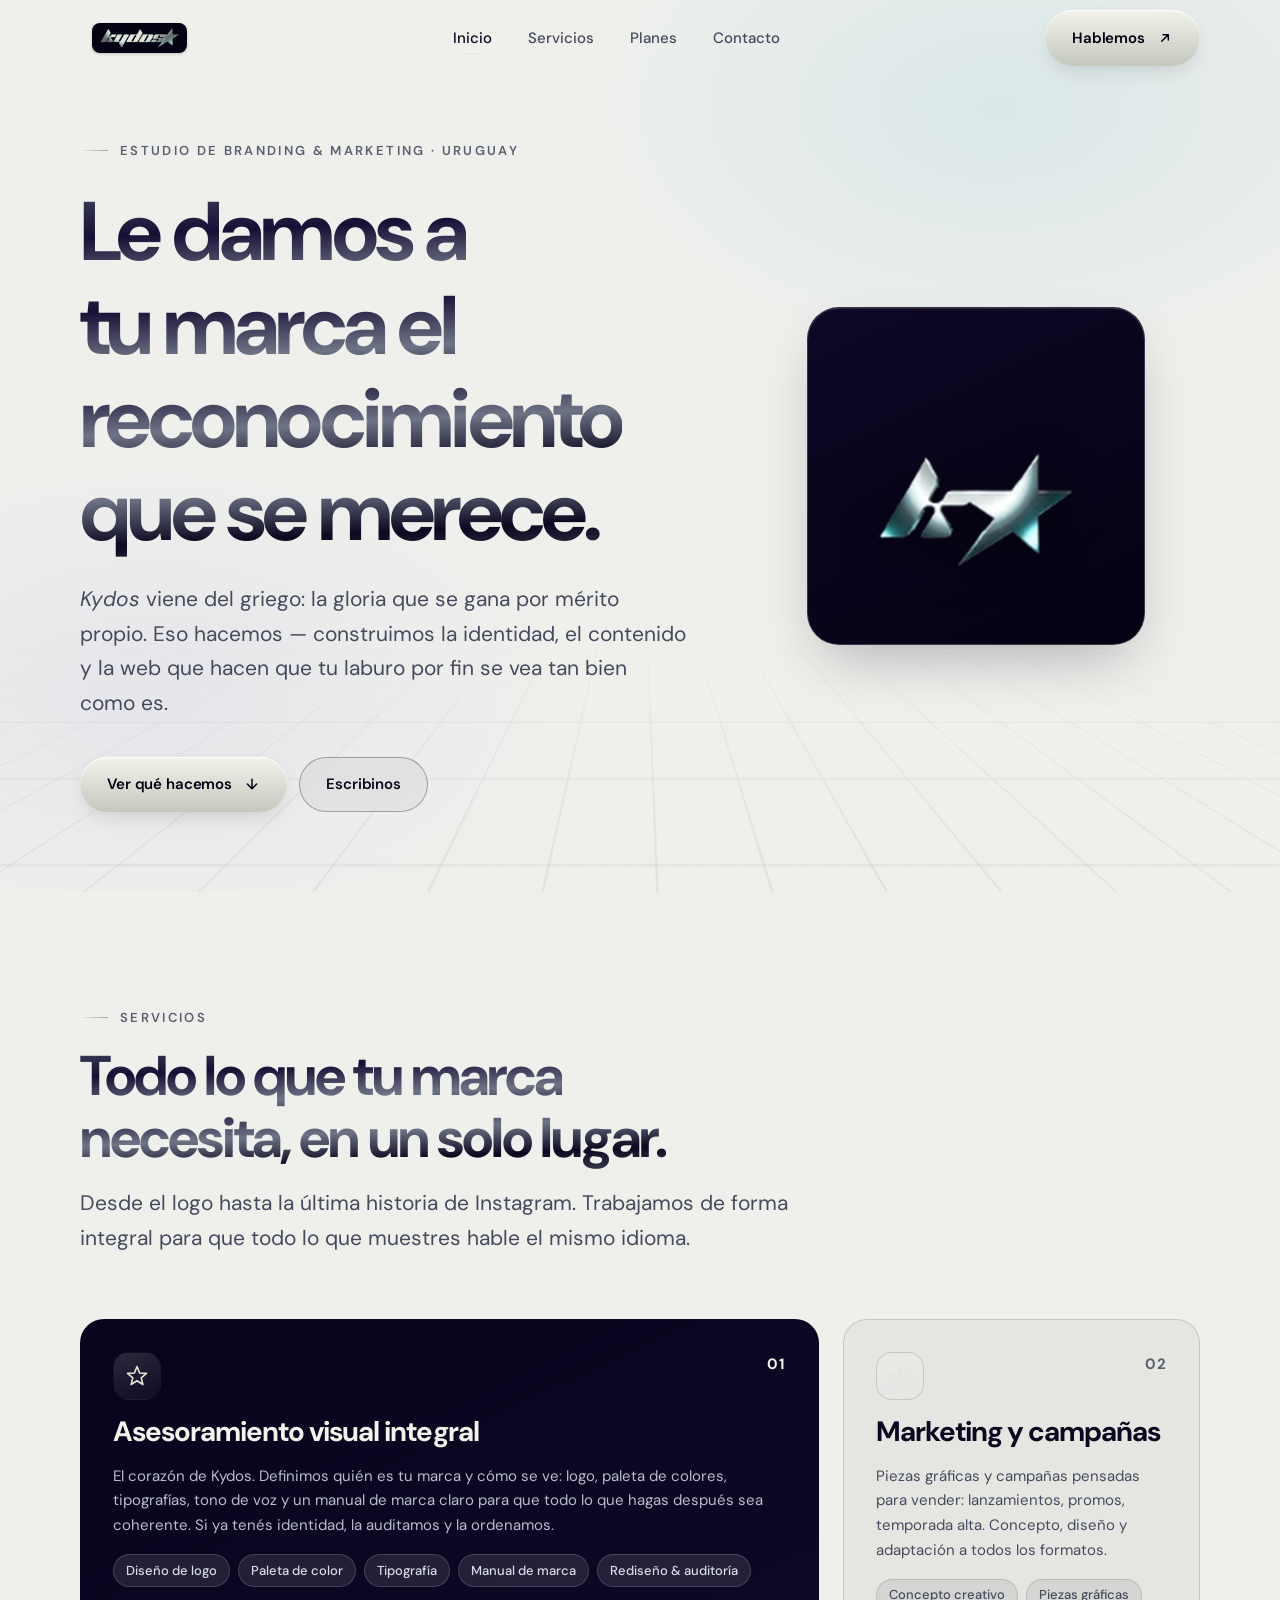
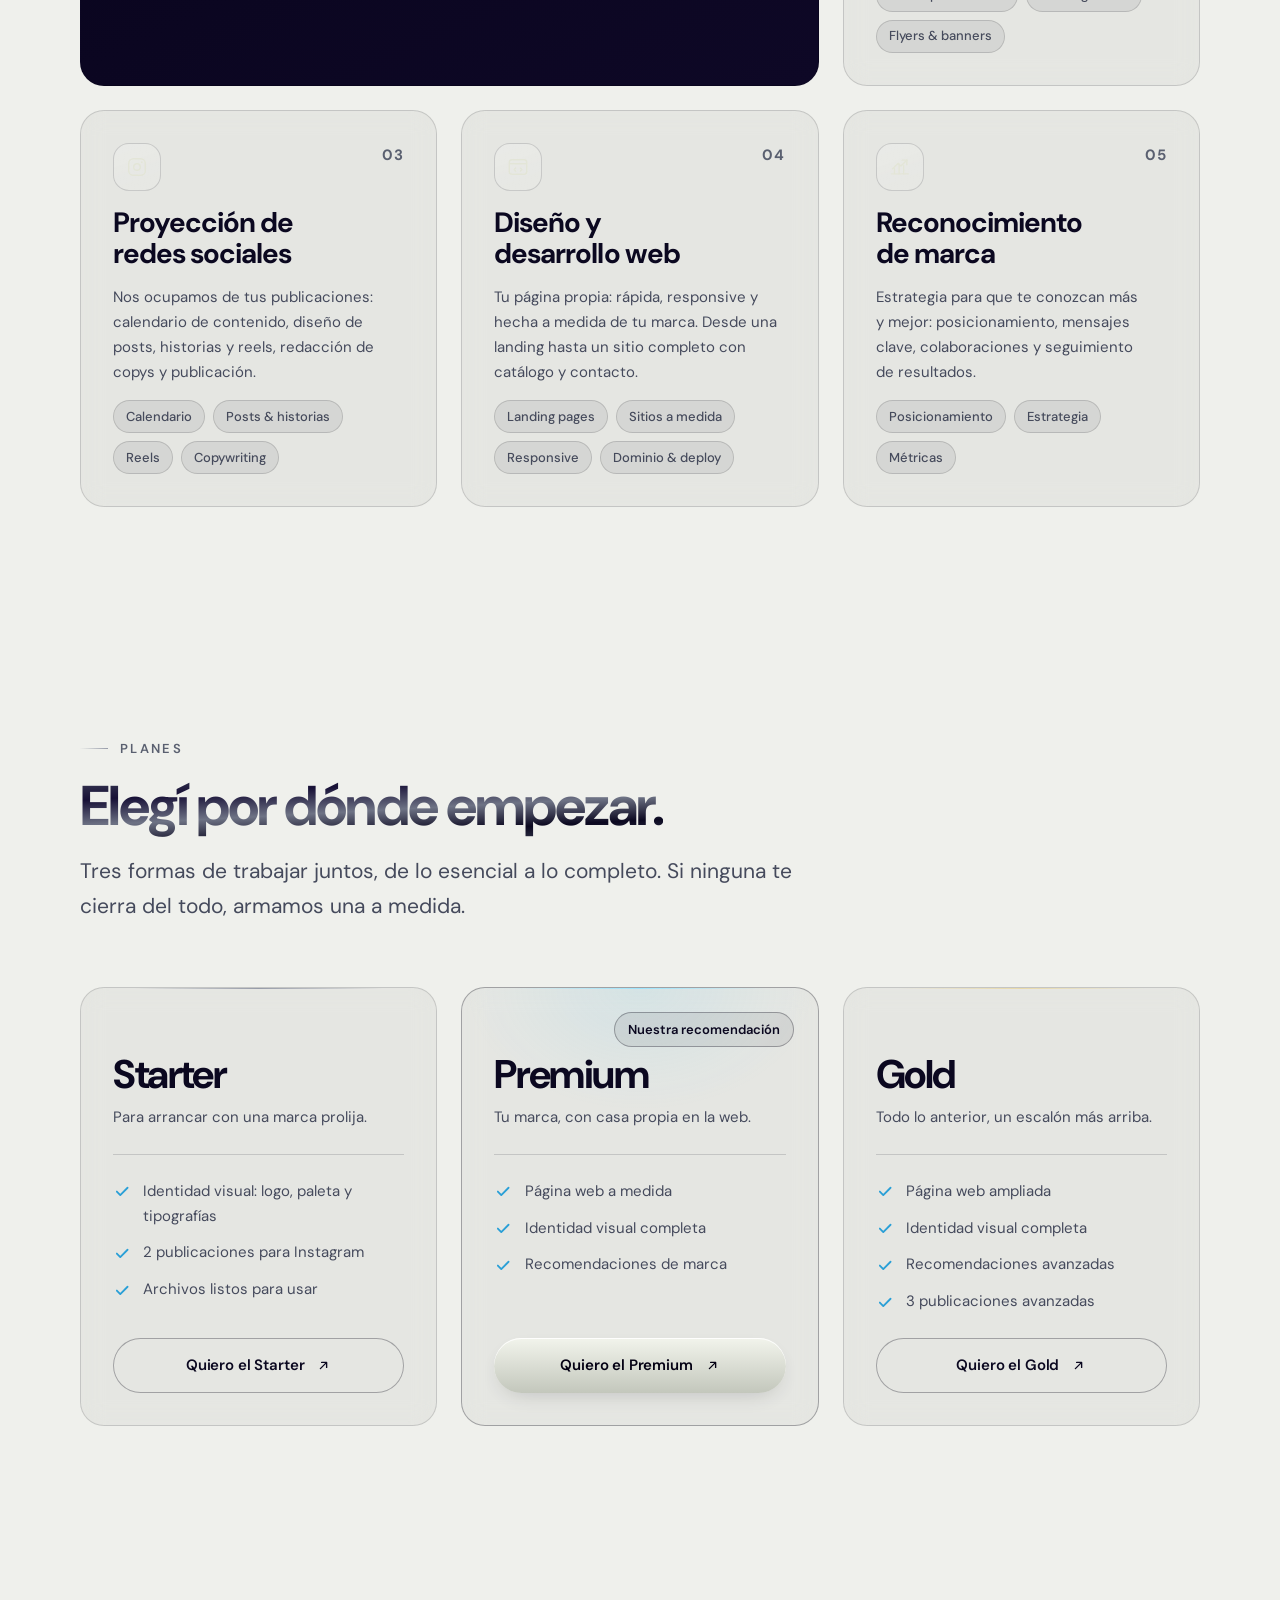
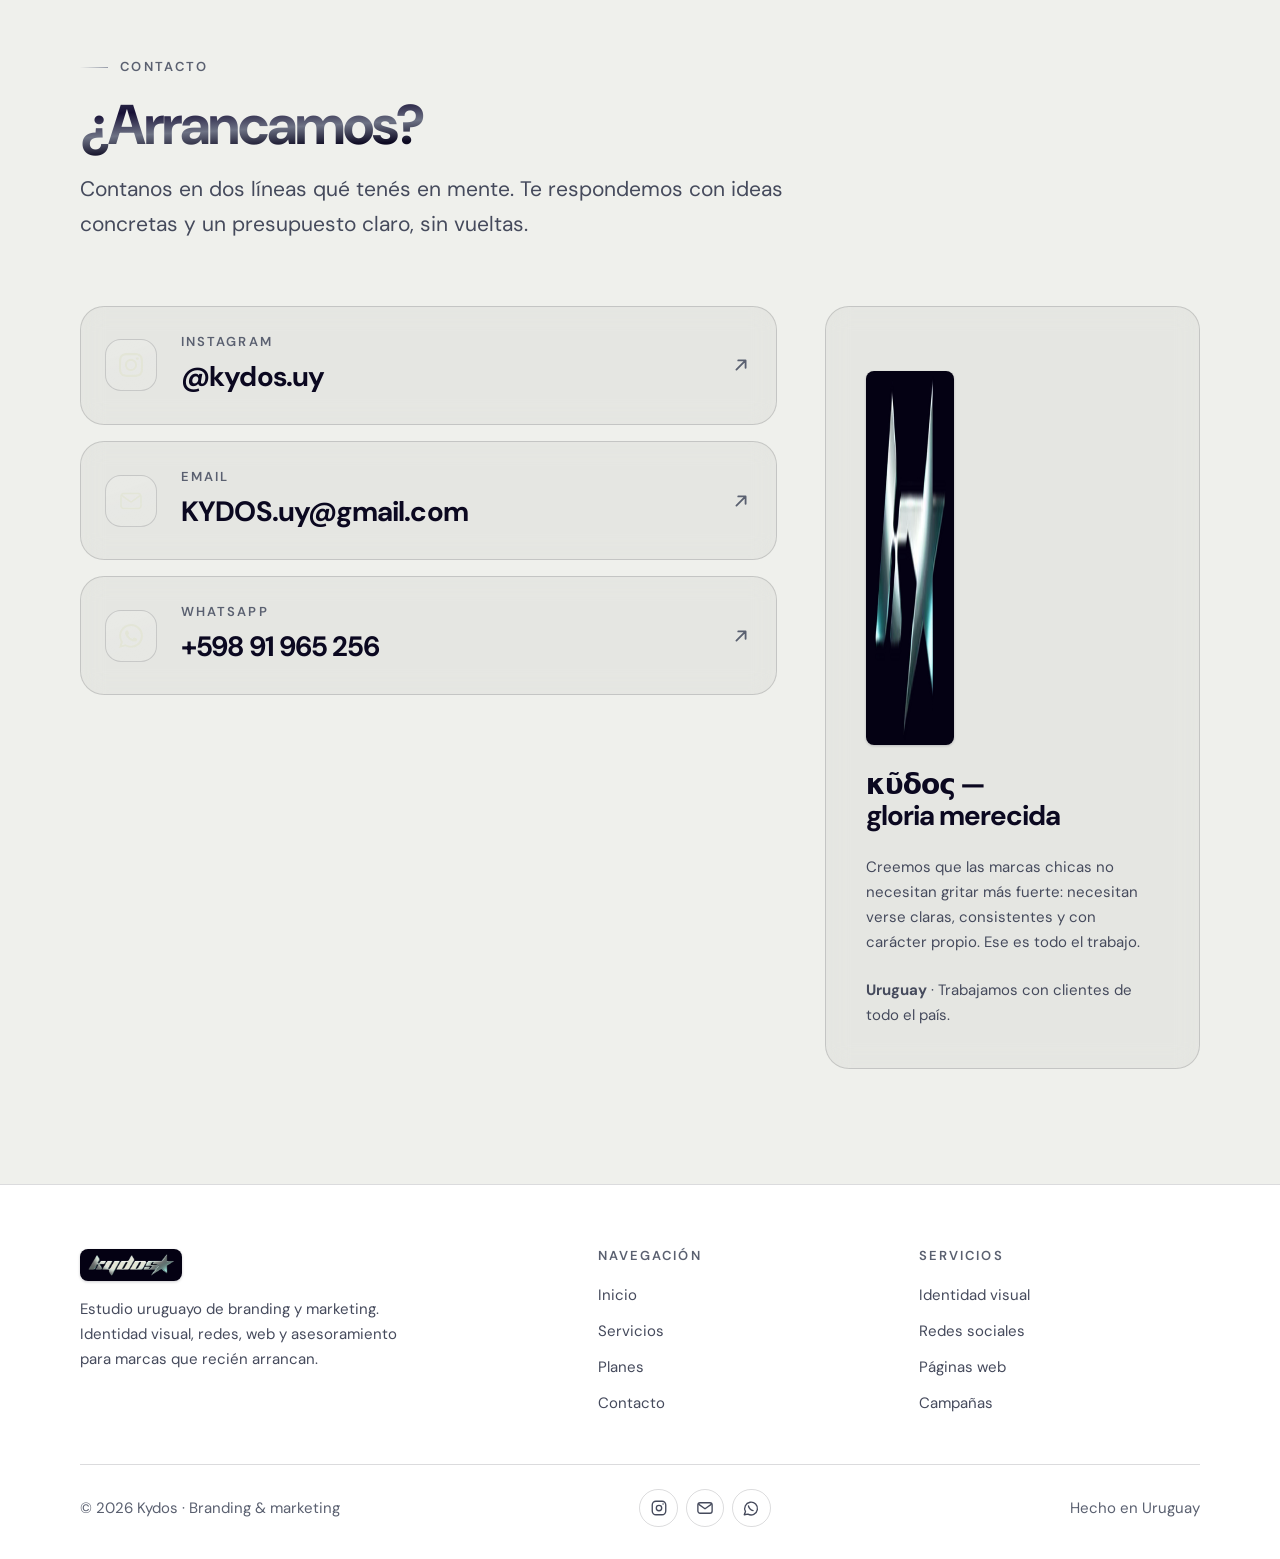
==== commit 025eea9d: "Simplificar el hero, sacar horarios y renombrar el servicio 03 - Footer: se elimina la columna de ho" ====
--- a/index.html
+++ b/index.html
@@ -37,7 +37,7 @@
 <header class="nav" id="nav">
   <div class="shell nav__inner">
     <a class="brand" href="#inicio" aria-label="Kydos — inicio">
-      <img src="assets/img/kydos-word-silver.png" alt="Kydos" width="248" height="65">
+      <picture><source type="image/webp" srcset="assets/img/kydos-word-silver@2x.webp"><img src="assets/img/kydos-word-silver@2x.png" alt="Kydos" width="512" height="134"></picture>
     </a>
     <nav class="nav__links" aria-label="Navegación principal">
       <a class="nav__link" href="#inicio">Inicio</a>
@@ -92,12 +92,8 @@
 
     <div class="scene reveal" style="--delay:200ms">
       <div class="scene__stack" id="scene">
-        <span class="ring ring--1" aria-hidden="true"></span>
-        <span class="ring ring--2" aria-hidden="true"></span>
-        <span class="ring ring--3" aria-hidden="true"></span>
-        <span class="ring ring--glow" aria-hidden="true"></span>
         <div class="scene__card">
-          <img src="assets/img/kydos-mark-silver.png" alt="Isotipo de Kydos: una K plateada con una estrella" width="106" height="62">
+          <picture><source type="image/webp" srcset="assets/img/kydos-mark-silver@2x.webp"><img src="assets/img/kydos-mark-silver@2x.png" alt="Isotipo de Kydos: una K plateada con una estrella" width="640" height="374"></picture>
         </div>
       </div>
     </div>
@@ -155,7 +151,7 @@
           </span>
           <span class="card__num">03</span>
         </div>
-        <h3>Gesti&oacute;n de redes sociales</h3>
+        <h3>Proyecci&oacute;n de redes sociales</h3>
         <p>Nos ocupamos de tus publicaciones: calendario de contenido, dise&ntilde;o de posts,
         historias y reels, redacci&oacute;n de copys y publicaci&oacute;n.</p>
         <ul class="tags"><li class="tag">Calendario</li><li class="tag">Posts &amp; historias</li><li class="tag">Reels</li><li class="tag">Copywriting</li></ul>
@@ -290,7 +286,7 @@
       </div>
 
       <aside class="contact__aside reveal" style="--delay:240ms">
-        <img src="assets/img/kydos-mark-silver.png" alt="" width="106" height="62">
+        <picture><source type="image/webp" srcset="assets/img/kydos-mark-silver@2x.webp"><img src="assets/img/kydos-mark-silver@2x.png" alt="" width="640" height="374"></picture>
         <h3>&#954;&#8166;&#948;&#959;&#962; — gloria merecida</h3>
         <p>Creemos que las marcas chicas no necesitan gritar m&aacute;s fuerte: necesitan
         verse claras, consistentes y con car&aacute;cter propio. Ese es todo el trabajo.</p>
@@ -306,7 +302,7 @@
   <div class="shell">
     <div class="footer__grid">
       <div class="footer__brand">
-        <img src="assets/img/kydos-word-silver.png" alt="Kydos" width="248" height="65" loading="lazy">
+        <picture><source type="image/webp" srcset="assets/img/kydos-word-silver@2x.webp"><img src="assets/img/kydos-word-silver@2x.png" alt="Kydos" width="512" height="134" loading="lazy"></picture>
         <p>Estudio uruguayo de branding y marketing. Identidad visual, redes,
         web y asesoramiento para marcas que reci&eacute;n arrancan.</p>
       </div>
@@ -331,15 +327,6 @@
         </ul>
       </nav>
 
-      <div class="footer__col">
-        <h4>Horarios</h4>
-        <ul>
-          <li class="footer__hours"><span>Lunes a viernes</span><span>9:00 – 18:00</span></li>
-          <li class="footer__hours"><span>S&aacute;bados</span><span>10:00 – 13:00</span></li>
-          <li class="footer__hours"><span>Domingos</span><span>Cerrado</span></li>
-          <li class="footer__hours"><span>WhatsApp</span><span>Siempre abierto</span></li>
-        </ul>
-      </div>
     </div>
 
     <div class="footer__bottom">
--- a/assets/css/styles.css
+++ b/assets/css/styles.css
@@ -134,6 +134,7 @@
 p { margin: 0; text-wrap: pretty; }
 ul { margin: 0; padding: 0; list-style: none; }
 img,svg { display: block; max-width: 100%; }
+picture { display: contents; }
 a { color: inherit; text-decoration: none; transition: color var(--t-hover) var(--ease-soft); }
 button { font: inherit; color: inherit; }
 
@@ -352,34 +353,18 @@
 .scene { position: relative; display: grid; place-items: center; perspective: 1000px; padding: var(--sp-5); }
 .scene__stack {
   position: relative; width: min(100%, 24rem); aspect-ratio: 1;
-  transform-style: preserve-3d;
-  transition: transform var(--t-slow) var(--ease);
-  will-change: transform;
-}
-/* Anillos cromados en 3D real */
-.ring {
-  position: absolute; inset: 8%;
-  border-radius: 50%;
-  border: 1px solid var(--border-str);
-  transform-style: preserve-3d;
-}
-.ring--1 { transform: rotateX(72deg); border-color: rgba(165,233,255,.30); }
-.ring--2 { transform: rotateY(72deg); border-color: rgba(227,229,215,.22); }
-.ring--3 { transform: rotateX(38deg) rotateY(38deg); border-color: rgba(227,229,215,.14); }
-.ring--glow { inset: 20%; border: 1px solid rgba(92,200,245,.4); box-shadow: var(--glow); transform: rotateX(78deg); }
-
+}
 .scene__card {
-  position: absolute; inset: 18%;
+  position: absolute; inset: 6%;
   display: grid; place-items: center;
-  padding: var(--sp-6);
+  padding: var(--sp-7);
   border-radius: var(--r-xl);
   background: linear-gradient(155deg, rgba(255,255,255,.10), rgba(255,255,255,.02));
   border: 1px solid var(--border-str);
   backdrop-filter: blur(14px); -webkit-backdrop-filter: blur(14px);
   box-shadow: var(--shadow-3), inset 0 1px 0 rgba(255,255,255,.18);
-  transform: translateZ(40px);
-}
-.scene__card img { width: 74%; height: auto; filter: drop-shadow(0 6px 20px rgba(0,0,0,.6)); }
+}
+.scene__card img { width: 78%; height: auto; filter: drop-shadow(0 6px 20px rgba(0,0,0,.6)); }
 
 /* En modo claro el cromado necesita fondo oscuro: la escena y los paneles que
    sostienen el logo se mantienen oscuros. Es un recurso deliberado, no un parche. */
@@ -395,10 +380,6 @@
     border-color: rgba(227,229,215,.22);
     box-shadow: var(--shadow-3), inset 0 1px 0 rgba(255,255,255,.14);
   }
-  .ring--1 { border-color: rgba(42,159,214,.35); }
-  .ring--2 { border-color: rgba(4,1,19,.20); }
-  .ring--3 { border-color: rgba(4,1,19,.12); }
-  .ring--glow { border-color: rgba(42,159,214,.35); }
   .brand img, .footer__brand img, .contact__aside img {
     padding: .3rem .5rem;
     box-shadow: 0 1px 3px rgba(4,1,19,.2);
@@ -628,7 +609,6 @@
   .reveal { opacity: 1; transform: none; }
   .media img { opacity: 1; }
   .media::after { display: none; }
-  .scene__stack { transform: none !important; }
 }
 
 /* ---------- 14. BREAKPOINTS ---------- */
@@ -647,6 +627,6 @@
   .card--feature { grid-column: span 3; }
   .plans { grid-template-columns: repeat(3, 1fr); }
   .contact__grid { grid-template-columns: 1.3fr .7fr; align-items: start; }
-  .footer__grid { grid-template-columns: 1.6fr 1fr 1fr 1.2fr; }
+  .footer__grid { grid-template-columns: 1.7fr 1fr 1fr; }
 }
 @media (min-width: 75rem) { .card--feature { grid-column: span 2; } }
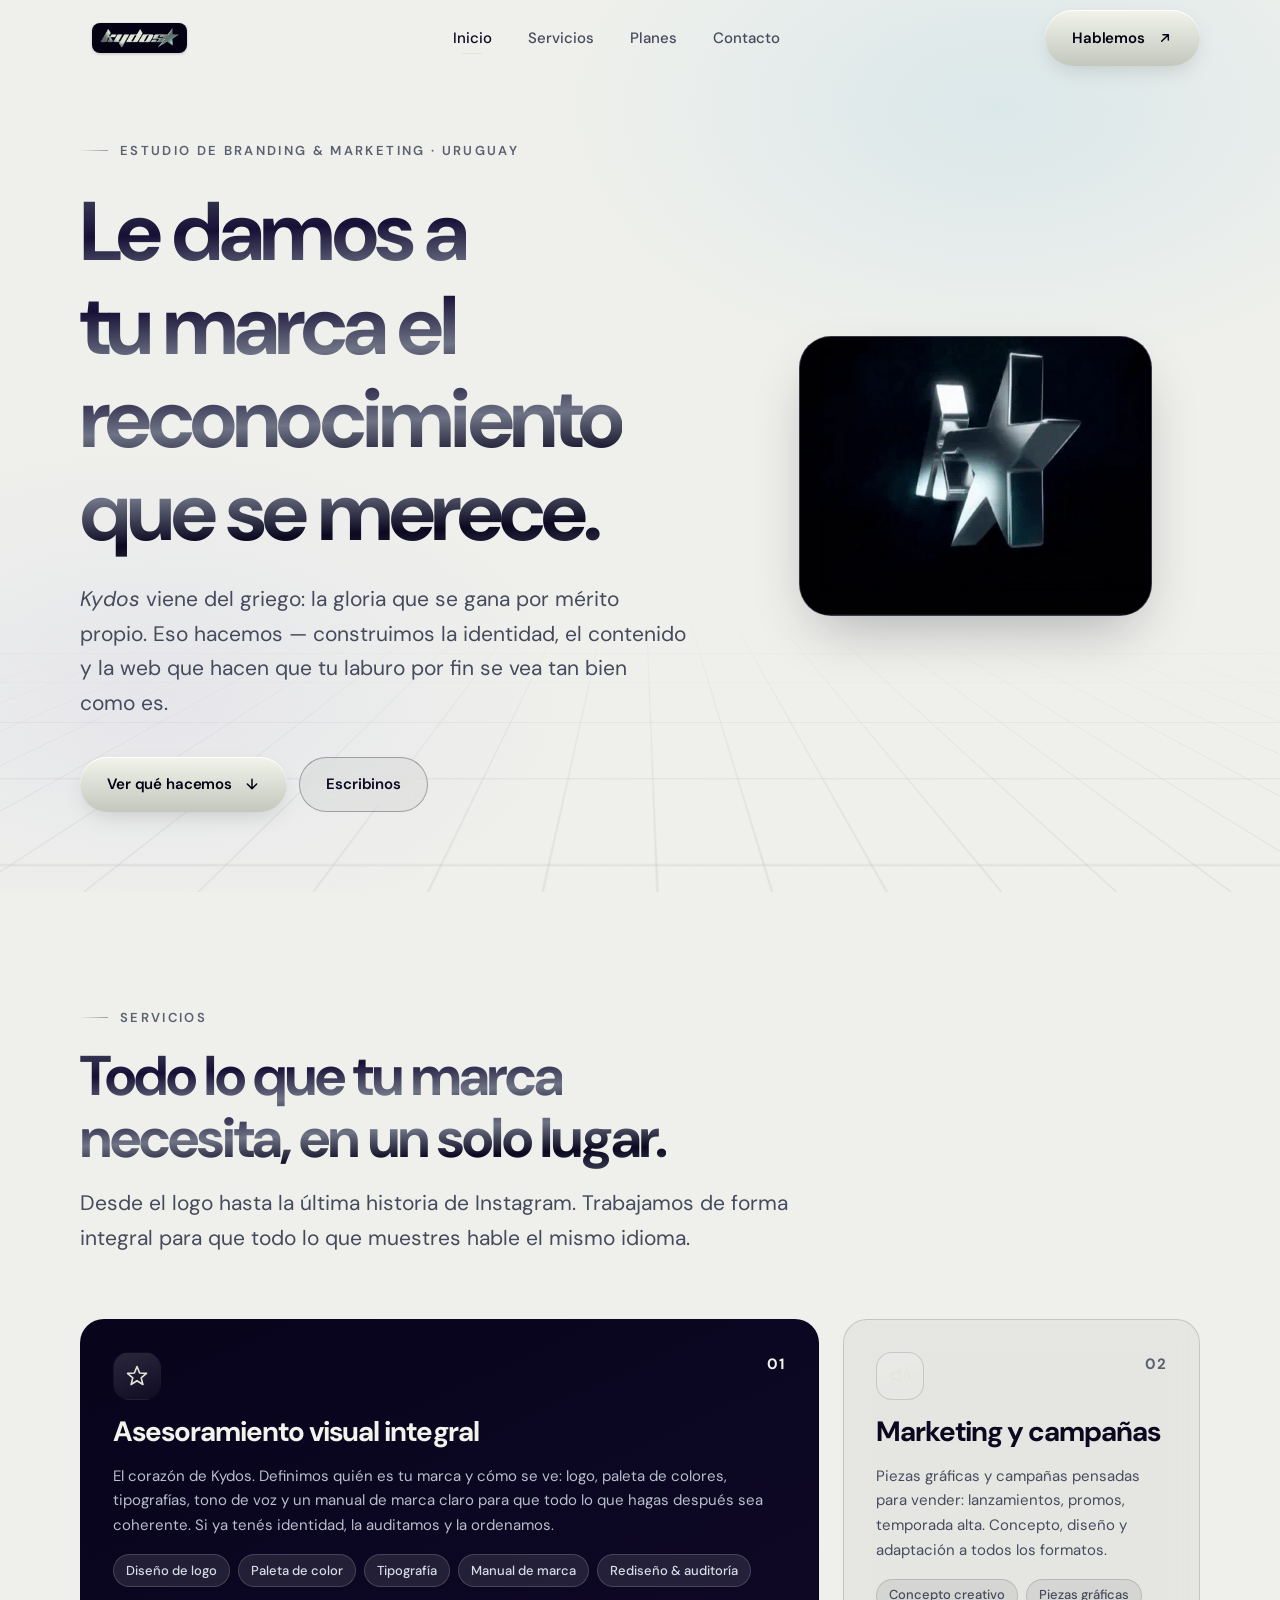
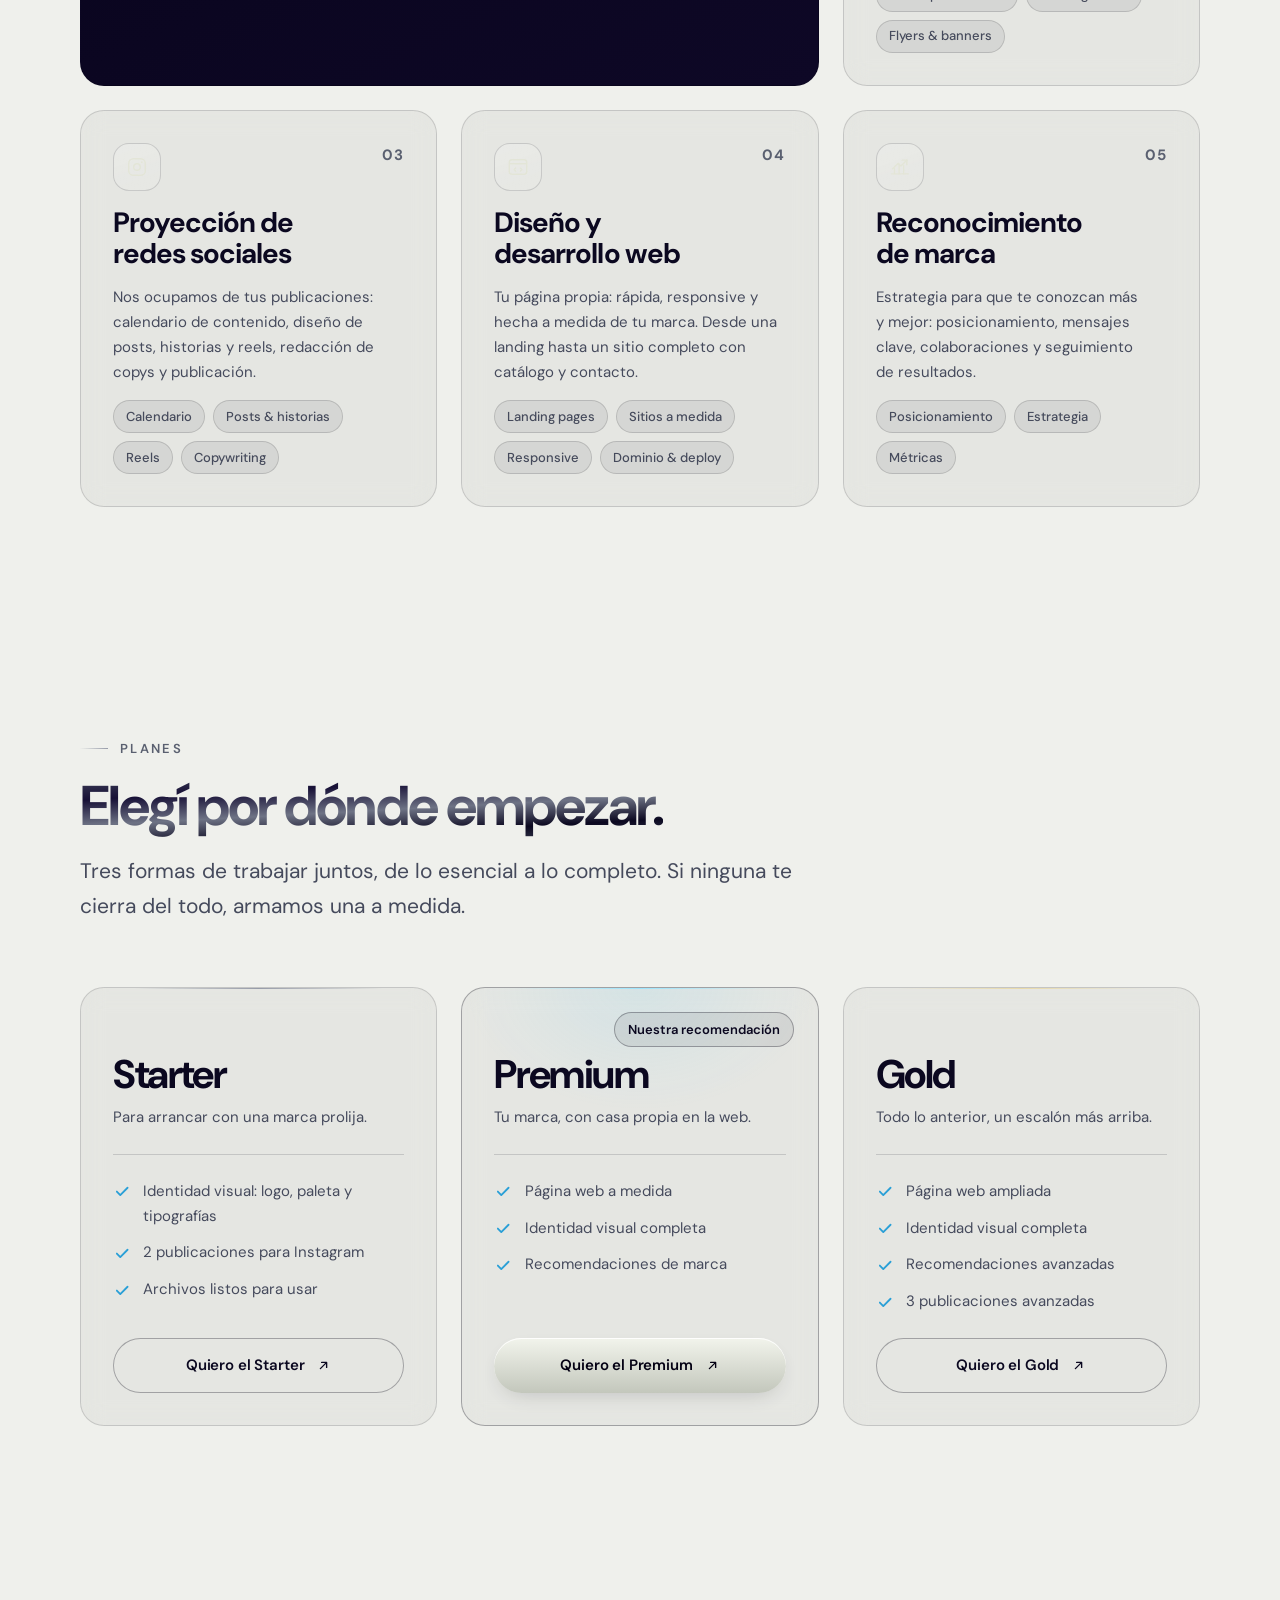
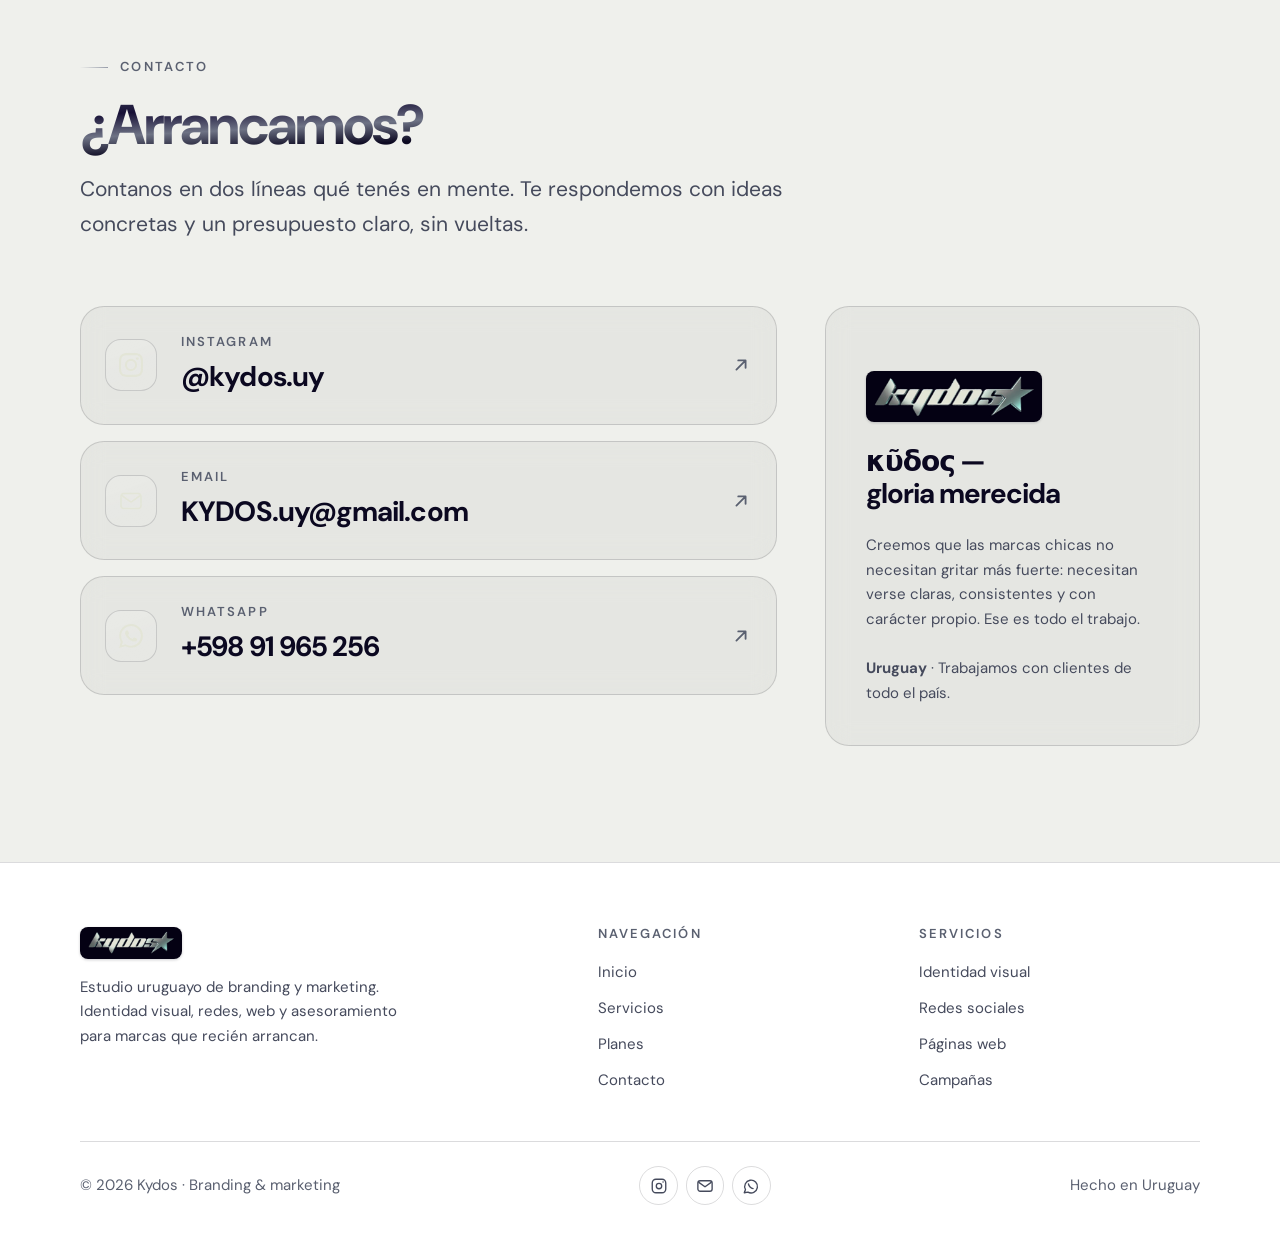
==== commit 8c9c45f6: "Hero con el logo 3D girando, y wordmark completo en contacto Hero: reemplaza el isotipo ampliado por" ====
--- a/index.html
+++ b/index.html
@@ -14,6 +14,7 @@
 <meta property="og:locale" content="es_UY">
 <meta name="twitter:card" content="summary_large_image">
 
+<link rel="icon" href="assets/img/favicon-16.png" type="image/png" sizes="16x16">
 <link rel="icon" href="assets/img/favicon-32.png" type="image/png" sizes="32x32">
 <link rel="icon" href="assets/img/favicon-180.png" type="image/png" sizes="180x180">
 <link rel="apple-touch-icon" href="assets/img/favicon-180.png">
@@ -93,7 +94,7 @@
     <div class="scene reveal" style="--delay:200ms">
       <div class="scene__stack" id="scene">
         <div class="scene__card">
-          <picture><source type="image/webp" srcset="assets/img/kydos-mark-silver@2x.webp"><img src="assets/img/kydos-mark-silver@2x.png" alt="Isotipo de Kydos: una K plateada con una estrella" width="640" height="374"></picture>
+          <picture><source media="(prefers-reduced-motion: reduce)" type="image/webp" srcset="assets/img/kydos-spin-static.webp"><source type="image/webp" srcset="assets/img/kydos-spin.webp"><img src="assets/img/kydos-mark-silver@2x.png" alt="Isotipo de Kydos girando sobre su eje" width="480" height="382"></picture>
         </div>
       </div>
     </div>
@@ -286,7 +287,7 @@
       </div>
 
       <aside class="contact__aside reveal" style="--delay:240ms">
-        <picture><source type="image/webp" srcset="assets/img/kydos-mark-silver@2x.webp"><img src="assets/img/kydos-mark-silver@2x.png" alt="" width="640" height="374"></picture>
+        <picture><source type="image/webp" srcset="assets/img/kydos-word-silver@2x.webp"><img src="assets/img/kydos-word-silver@2x.png" alt="Kydos" width="512" height="134"></picture>
         <h3>&#954;&#8166;&#948;&#959;&#962; — gloria merecida</h3>
         <p>Creemos que las marcas chicas no necesitan gritar m&aacute;s fuerte: necesitan
         verse claras, consistentes y con car&aacute;cter propio. Ese es todo el trabajo.</p>
--- a/assets/css/styles.css
+++ b/assets/css/styles.css
@@ -352,19 +352,23 @@
 /* Escena 3D del hero */
 .scene { position: relative; display: grid; place-items: center; perspective: 1000px; padding: var(--sp-5); }
 .scene__stack {
-  position: relative; width: min(100%, 24rem); aspect-ratio: 1;
+  position: relative; width: min(100%, 26rem); aspect-ratio: 800 / 636;
 }
 .scene__card {
   position: absolute; inset: 6%;
   display: grid; place-items: center;
-  padding: var(--sp-7);
+  padding: 0;
+  overflow: hidden;
   border-radius: var(--r-xl);
   background: linear-gradient(155deg, rgba(255,255,255,.10), rgba(255,255,255,.02));
   border: 1px solid var(--border-str);
   backdrop-filter: blur(14px); -webkit-backdrop-filter: blur(14px);
   box-shadow: var(--shadow-3), inset 0 1px 0 rgba(255,255,255,.18);
 }
-.scene__card img { width: 78%; height: auto; filter: drop-shadow(0 6px 20px rgba(0,0,0,.6)); }
+.scene__card img {
+  width: 100%; height: auto;
+  border-radius: inherit;
+}
 
 /* En modo claro el cromado necesita fondo oscuro: la escena y los paneles que
    sostienen el logo se mantienen oscuros. Es un recurso deliberado, no un parche. */
@@ -539,7 +543,7 @@
 }
 .contact__aside h3 { font-size: var(--fs-xl); }
 .contact__aside p { color: var(--text-muted); font-size: var(--fs-sm); }
-.contact__aside img { width: 5.5rem; background: var(--chip-bg); border-radius: var(--r-sm); }
+.contact__aside img { width: 11rem; height: auto; background: var(--chip-bg); border-radius: var(--r-sm); }
 
 /* ---------- 11. FOOTER ---------- */
 .footer { border-top: 1px solid var(--border); background: var(--bg-elev); padding-block: var(--sp-9) var(--sp-6); }
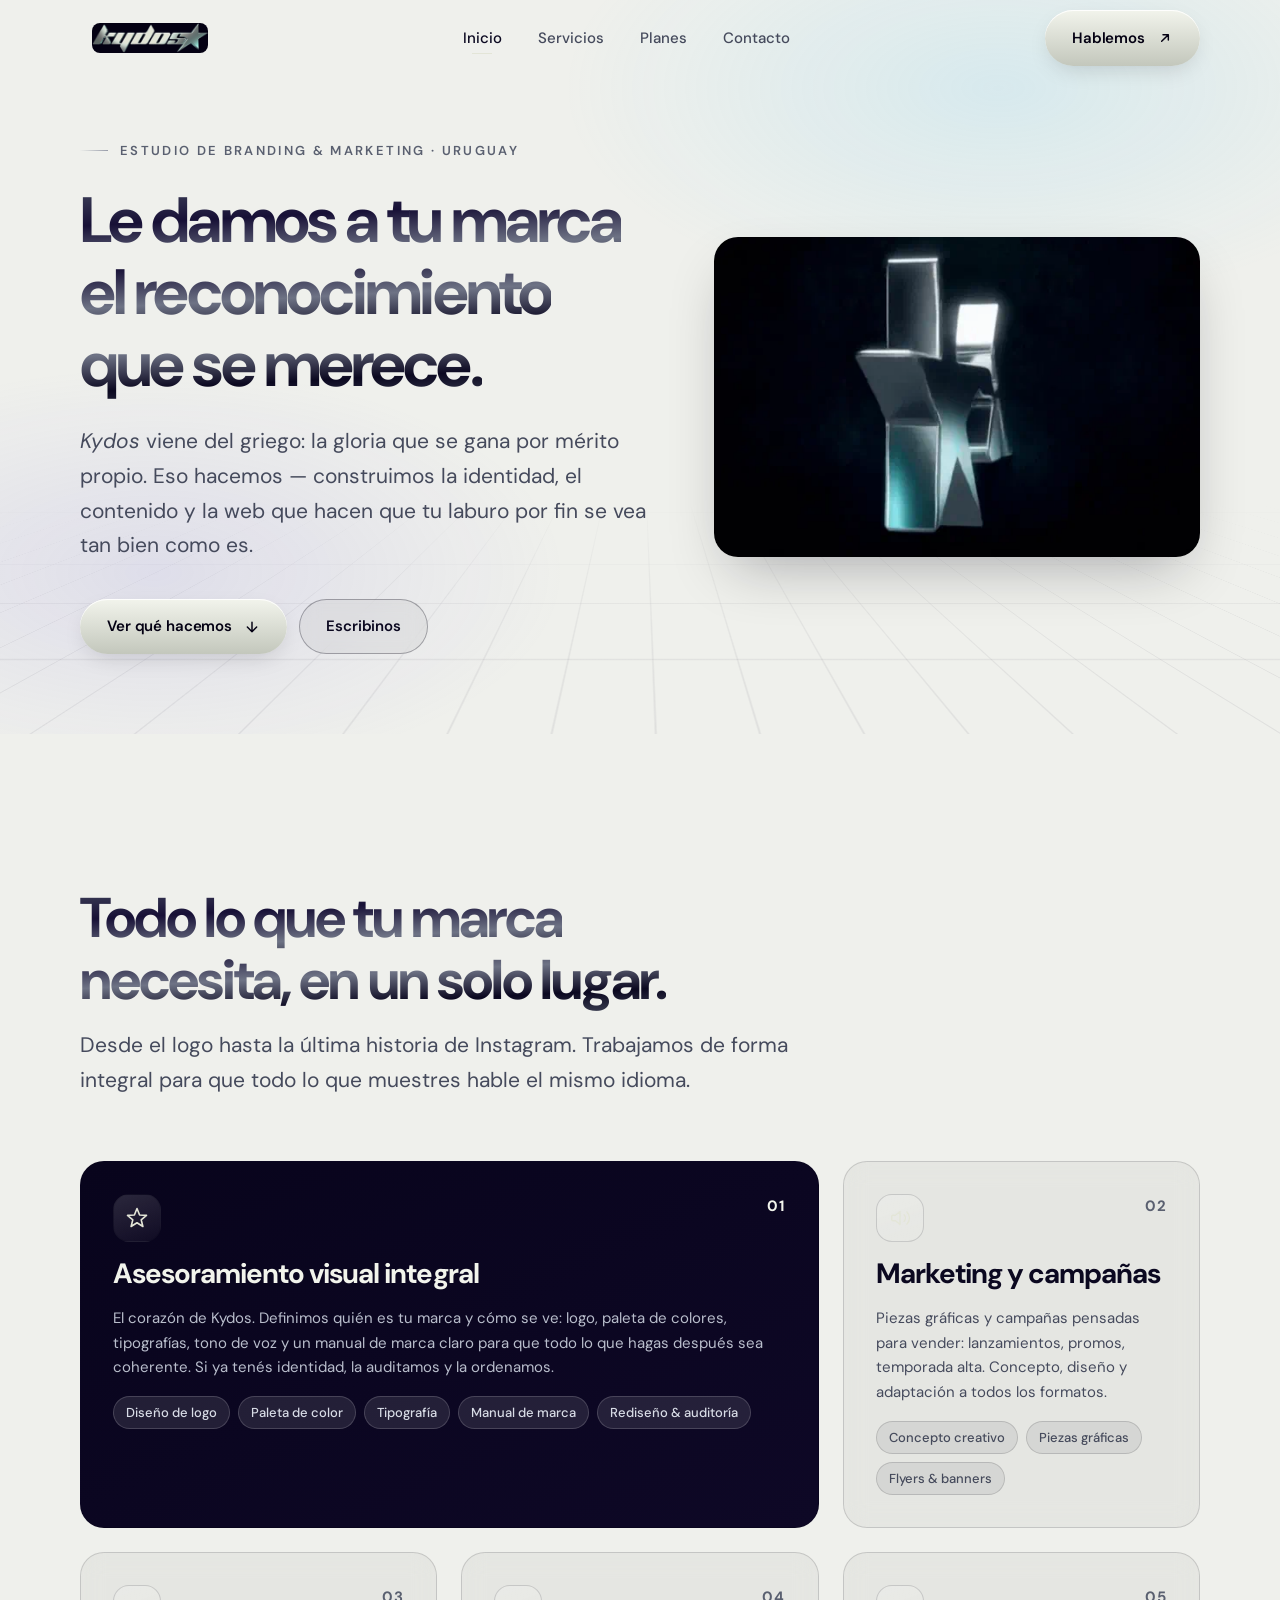
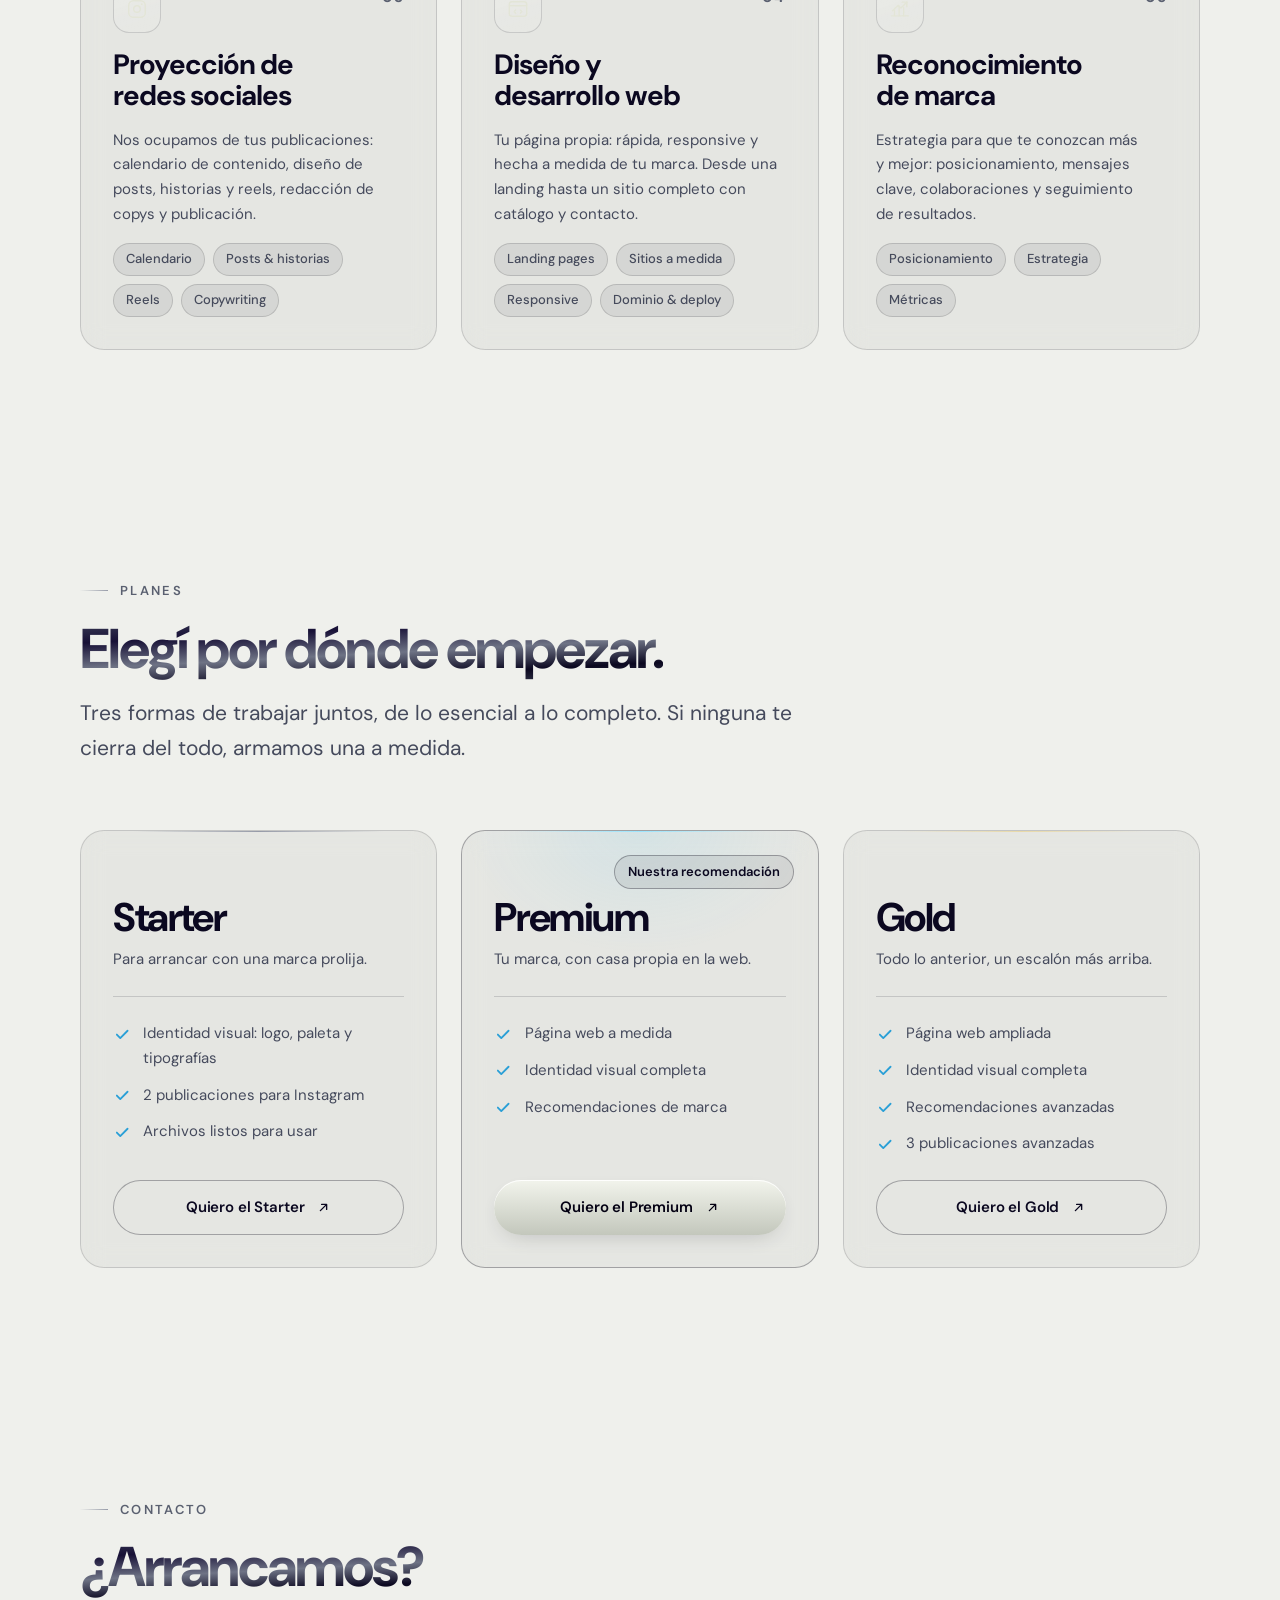
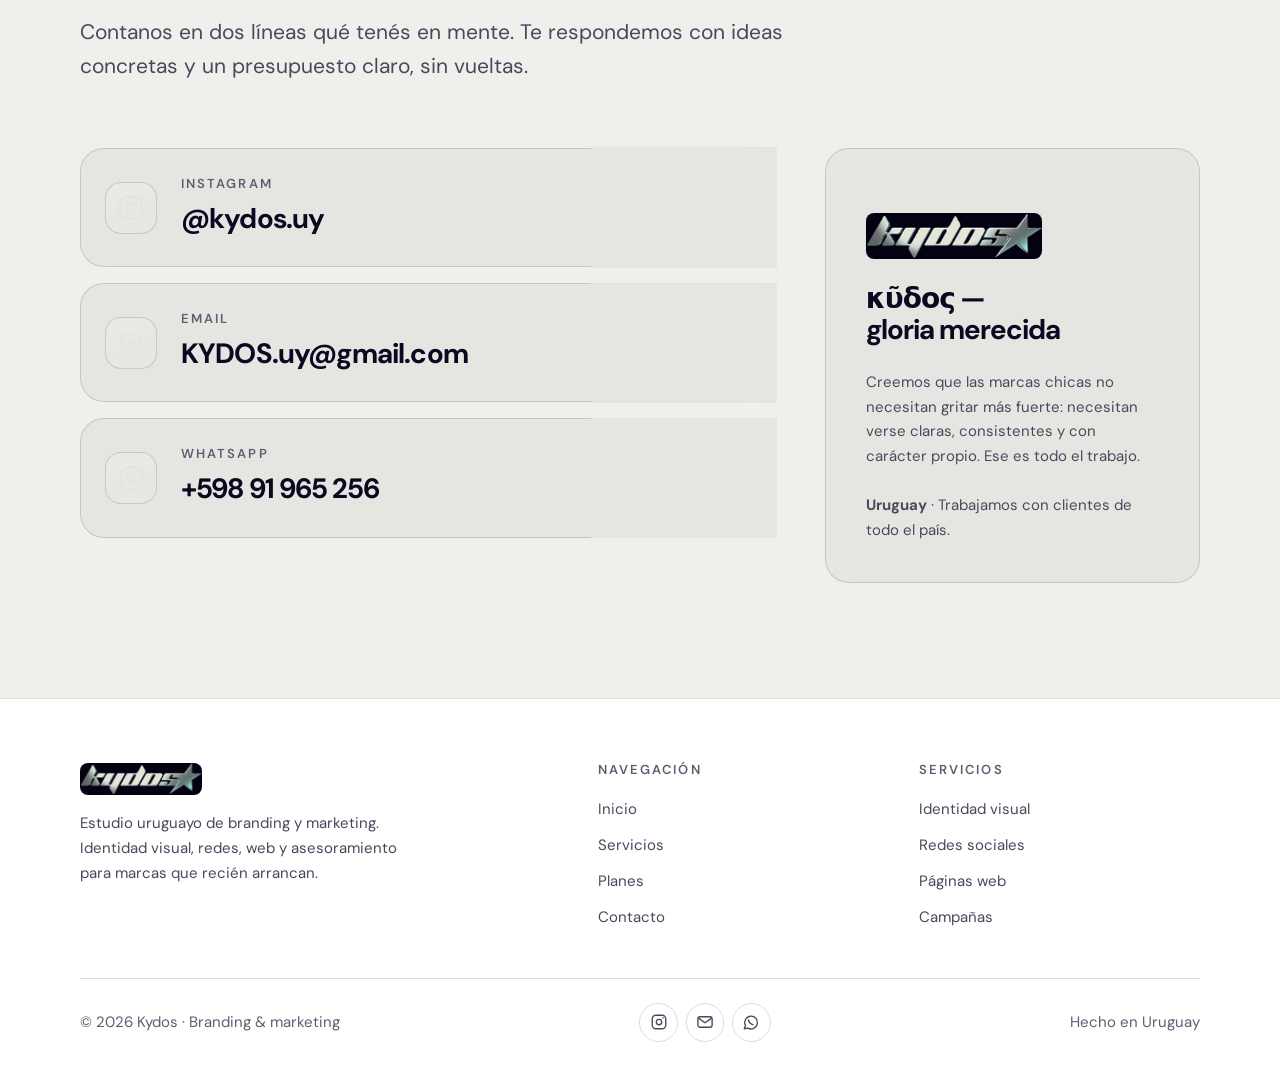
==== commit 578bc226: "Hero: animación sin marco, centrada y más grande Sin marco: se quita el fondo, borde, blur y sombra " ====
--- a/index.html
+++ b/index.html
@@ -94,7 +94,7 @@
     <div class="scene reveal" style="--delay:200ms">
       <div class="scene__stack" id="scene">
         <div class="scene__card">
-          <picture><source media="(prefers-reduced-motion: reduce)" type="image/webp" srcset="assets/img/kydos-spin-static.webp"><source type="image/webp" srcset="assets/img/kydos-spin.webp"><img src="assets/img/kydos-mark-silver@2x.png" alt="Isotipo de Kydos girando sobre su eje" width="480" height="382"></picture>
+          <picture><source media="(prefers-reduced-motion: reduce)" type="image/webp" srcset="assets/img/kydos-spin-static.webp"><source type="image/webp" srcset="assets/img/kydos-spin.webp"><img src="assets/img/kydos-mark-silver@2x.png" alt="Isotipo de Kydos girando sobre su eje" width="560" height="369"></picture>
         </div>
       </div>
     </div>
--- a/assets/css/styles.css
+++ b/assets/css/styles.css
@@ -37,7 +37,7 @@
   --fs-xl:   clamp(1.375rem, 1vw + 1.1rem, 1.75rem);
   --fs-2xl:  clamp(1.75rem, 2vw + 1.2rem, 2.5rem);
   --fs-3xl:  clamp(2.1rem, 3.2vw + 1.1rem, 3.5rem);
-  --fs-hero: clamp(min(2.6rem, 11vw), 6vw + 0.4rem, 5.5rem);
+  --fs-hero: clamp(min(2.6rem, 11vw), 4.6vw + 0.4rem, 4rem);
 
   /* Espaciado, base 4px */
   --sp-1:.25rem; --sp-2:.5rem;  --sp-3:.75rem; --sp-4:1rem;
@@ -350,43 +350,31 @@
 .hero__actions .btn { flex: 1 1 13rem; }
 
 /* Escena 3D del hero */
-.scene { position: relative; display: grid; place-items: center; perspective: 1000px; padding: var(--sp-5); }
+.scene { position: relative; display: grid; place-items: center; }
 .scene__stack {
-  position: relative; width: min(100%, 26rem); aspect-ratio: 800 / 636;
+  position: relative; width: min(100%, 34rem); aspect-ratio: 800 / 527;
 }
 .scene__card {
-  position: absolute; inset: 6%;
+  /* Sin marco: la animación se apoya directamente sobre el fondo de la página.
+     Su propio fondo es casi negro y coincide con --void-900. */
+  position: absolute; inset: 0;
   display: grid; place-items: center;
-  padding: 0;
-  overflow: hidden;
-  border-radius: var(--r-xl);
-  background: linear-gradient(155deg, rgba(255,255,255,.10), rgba(255,255,255,.02));
-  border: 1px solid var(--border-str);
-  backdrop-filter: blur(14px); -webkit-backdrop-filter: blur(14px);
-  box-shadow: var(--shadow-3), inset 0 1px 0 rgba(255,255,255,.18);
 }
 .scene__card img {
   width: 100%; height: auto;
-  border-radius: inherit;
-}
-
-/* En modo claro el cromado necesita fondo oscuro: la escena y los paneles que
-   sostienen el logo se mantienen oscuros. Es un recurso deliberado, no un parche. */
+  /* El fondo de la animación es negro: 'screen' lo vuelve transparente y deja
+     solo el cromado, sin rectángulo recortado contra el fondo de la página.
+     Solo sirve sobre fondo oscuro: en claro borraría el logo. */
+  mix-blend-mode: screen;
+}
 @media (prefers-color-scheme: light) {
-  .hero__bg {
-    background:
-      radial-gradient(50% 44% at 78% 12%, rgba(42,159,214,.10), transparent 68%),
-      radial-gradient(46% 40% at 12% 78%, rgba(120,110,220,.08), transparent 70%),
-      var(--bg);
-  }
-  .scene__card {
-    background: linear-gradient(155deg, var(--void-700), var(--void-900));
-    border-color: rgba(227,229,215,.22);
-    box-shadow: var(--shadow-3), inset 0 1px 0 rgba(255,255,255,.14);
-  }
-  .brand img, .footer__brand img, .contact__aside img {
-    padding: .3rem .5rem;
-    box-shadow: 0 1px 3px rgba(4,1,19,.2);
+  /* Sobre fondo claro el cromado no se lee, así que la animación conserva su
+     propio fondo oscuro y se presenta como panel. Mismo criterio que el resto
+     de los soportes del logo en modo claro. */
+  .scene__card img {
+    mix-blend-mode: normal;
+    border-radius: var(--r-lg);
+    box-shadow: var(--shadow-3);
   }
 }
 
@@ -626,7 +614,7 @@
 @media (min-width: 60rem) {
   .nav__links, .nav__cta { display: inline-flex; }
   .nav__toggle, .drawer { display: none; }
-  .hero__inner { grid-template-columns: minmax(0,1.15fr) minmax(0,.85fr); }
+  .hero__inner { grid-template-columns: minmax(0,1.08fr) minmax(0,.92fr); }
   .cards { grid-template-columns: repeat(3, 1fr); }
   .card--feature { grid-column: span 3; }
   .plans { grid-template-columns: repeat(3, 1fr); }
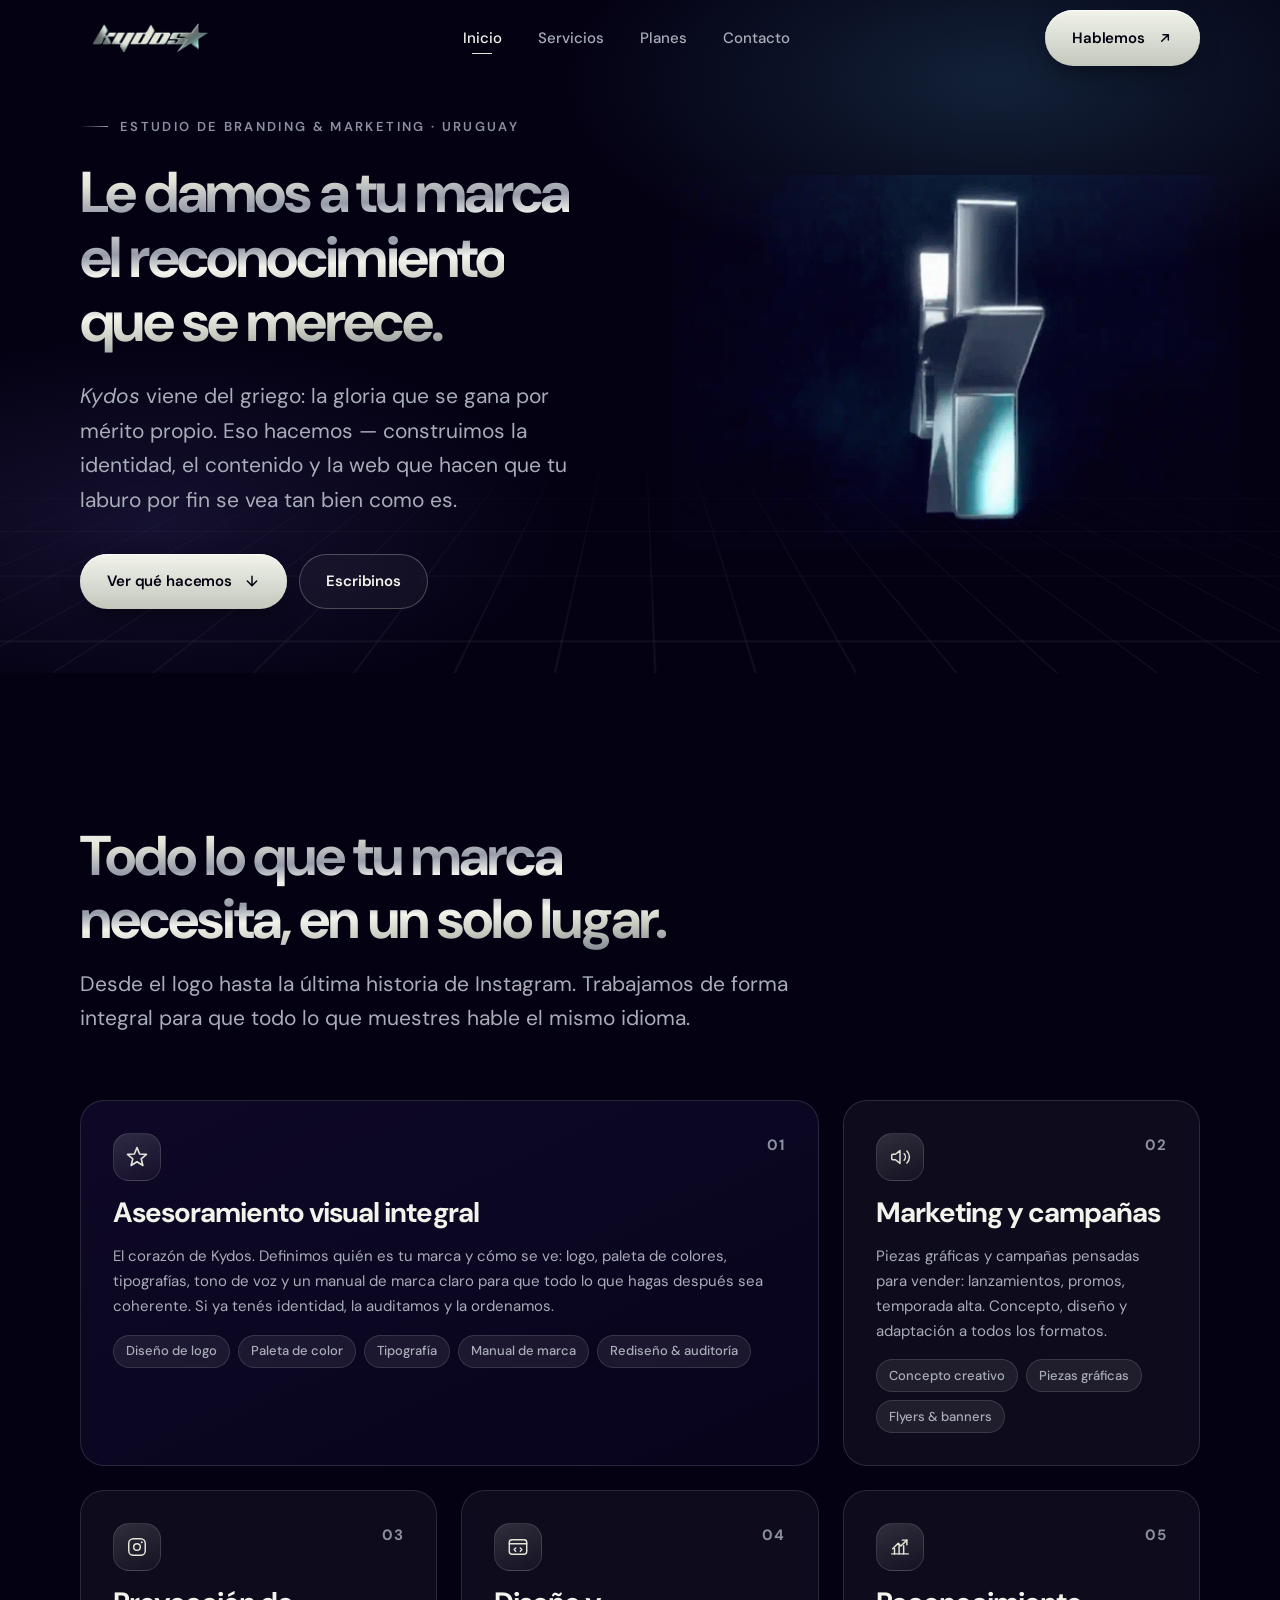
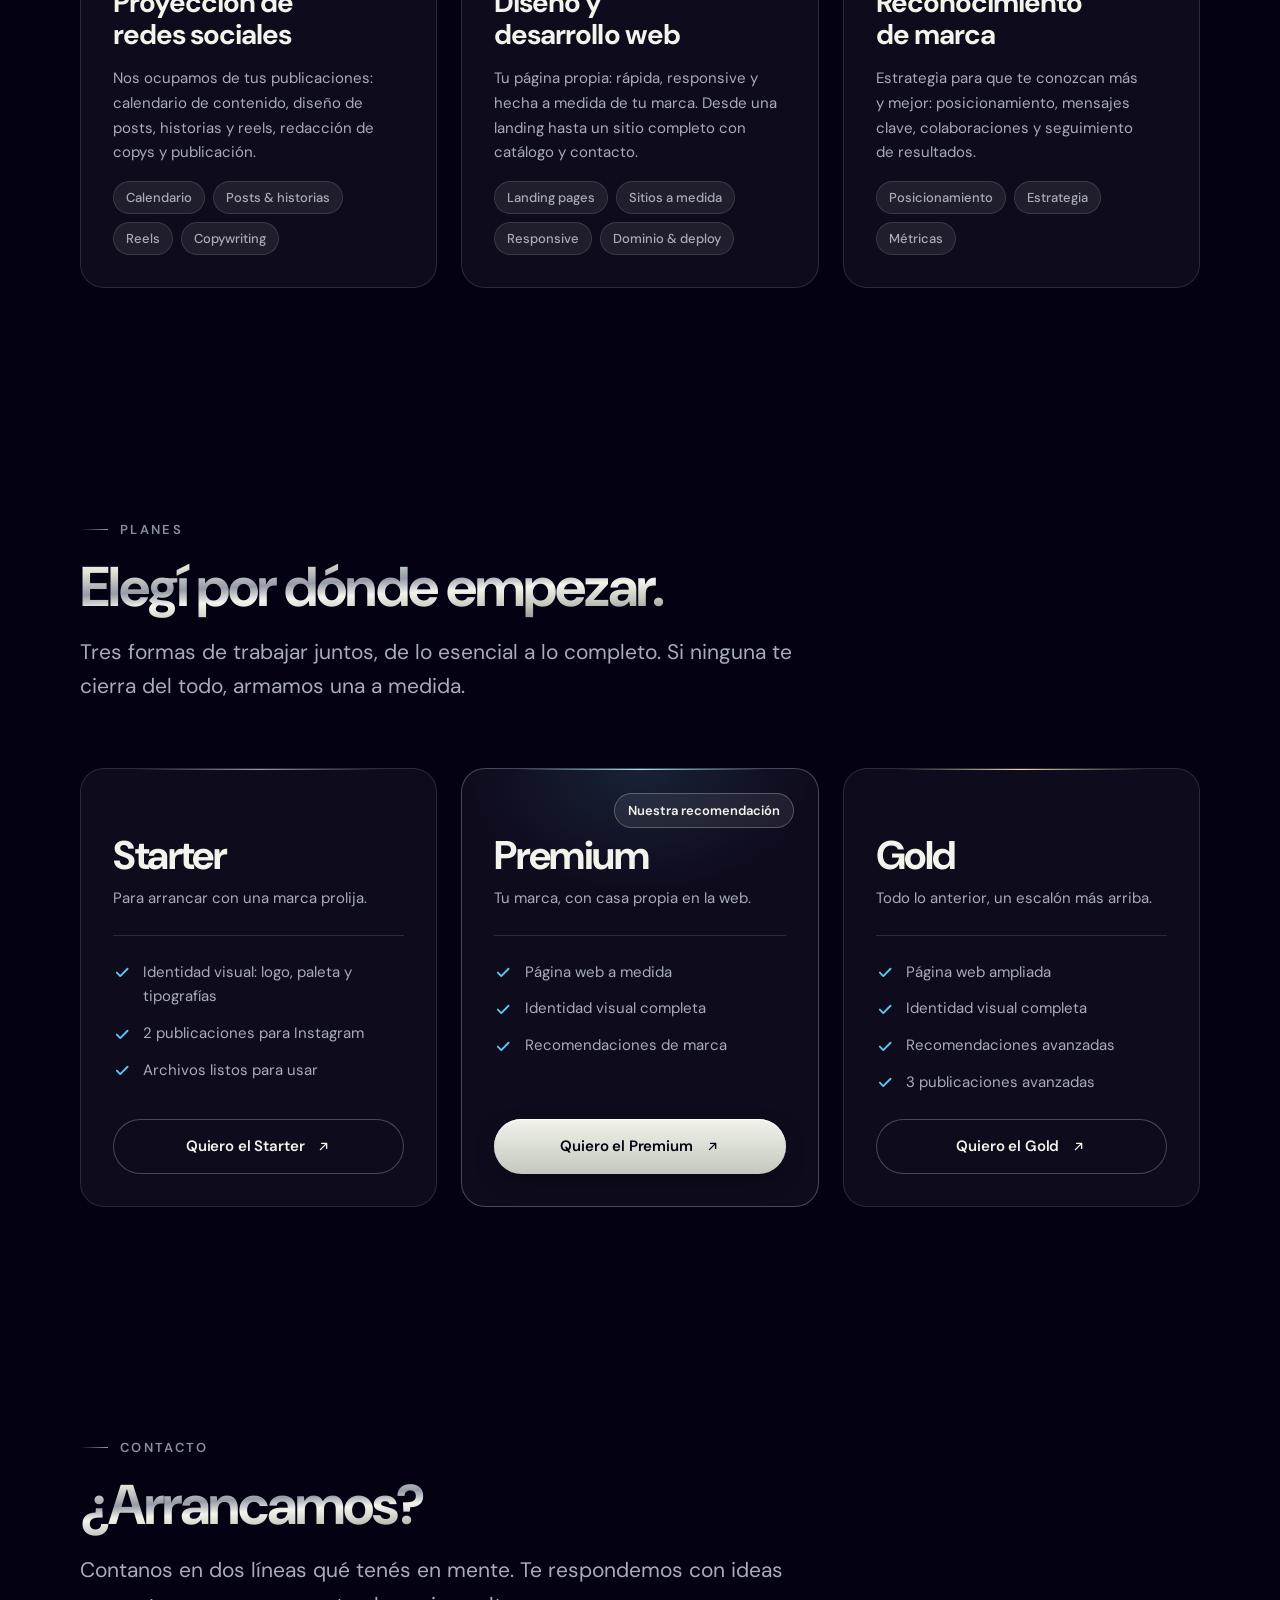
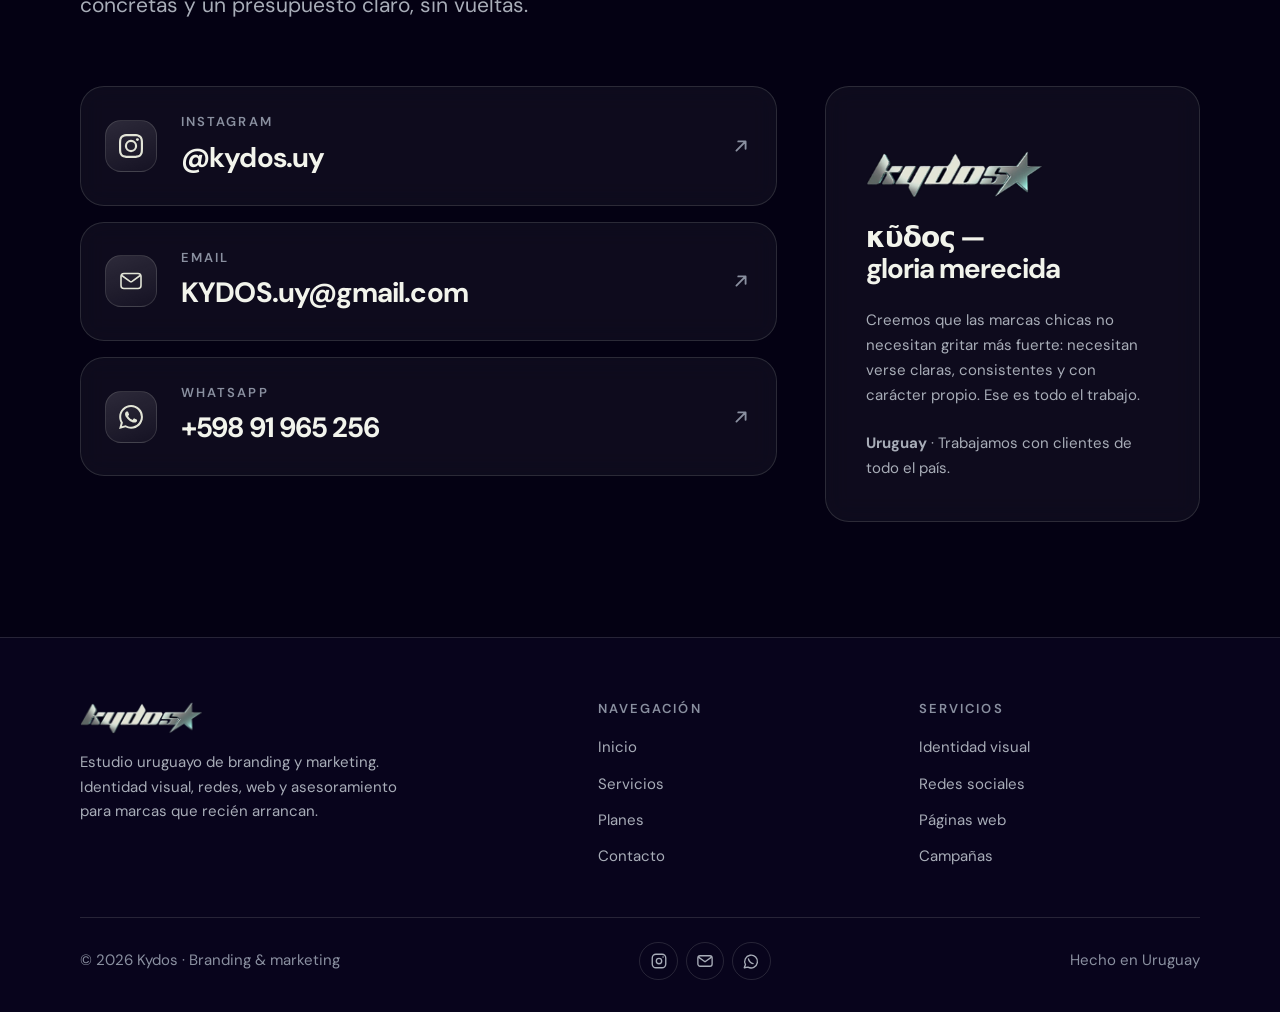
==== commit bd976e39: "Oscuro siempre, loop continuo, y hero más grande y más arriba Modo claro eliminado. Se quitan los cu" ====
--- a/index.html
+++ b/index.html
@@ -94,7 +94,7 @@
     <div class="scene reveal" style="--delay:200ms">
       <div class="scene__stack" id="scene">
         <div class="scene__card">
-          <picture><source media="(prefers-reduced-motion: reduce)" type="image/webp" srcset="assets/img/kydos-spin-static.webp"><source type="image/webp" srcset="assets/img/kydos-spin.webp"><img src="assets/img/kydos-mark-silver@2x.png" alt="Isotipo de Kydos girando sobre su eje" width="560" height="369"></picture>
+          <picture><source media="(prefers-reduced-motion: reduce)" type="image/webp" srcset="assets/img/kydos-spin-static.webp"><source type="image/webp" srcset="assets/img/kydos-spin.webp"><img src="assets/img/kydos-mark-silver@2x.png" alt="Isotipo de Kydos girando sobre su eje" width="720" height="474"></picture>
         </div>
       </div>
     </div>
--- a/assets/css/styles.css
+++ b/assets/css/styles.css
@@ -37,7 +37,7 @@
   --fs-xl:   clamp(1.375rem, 1vw + 1.1rem, 1.75rem);
   --fs-2xl:  clamp(1.75rem, 2vw + 1.2rem, 2.5rem);
   --fs-3xl:  clamp(2.1rem, 3.2vw + 1.1rem, 3.5rem);
-  --fs-hero: clamp(min(2.6rem, 11vw), 4.6vw + 0.4rem, 4rem);
+  --fs-hero: clamp(min(2.6rem, 11vw), 4.2vw + 0.4rem, 3.6rem);
 
   /* Espaciado, base 4px */
   --sp-1:.25rem; --sp-2:.5rem;  --sp-3:.75rem; --sp-4:1rem;
@@ -78,30 +78,12 @@
   --glow:     0 0 40px -8px rgba(92,200,245,.45);
 
   --chip-bg: transparent;   /* el logo ya trae su fondo oscuro */
-  color-scheme: dark;
+  /* Oscuro siempre: la marca vive sobre negro y el cromado no se lee en claro. */
+  color-scheme: dark only;
 }
 
 /* Modo claro: el cromado necesita fondo oscuro para leerse, así que el logo
    pasa a vivir dentro de un chip oscuro y el resto se aclara. */
-@media (prefers-color-scheme: light) {
-  :root {
-    --bg:         #EFF0EC;
-    --bg-elev:    #FFFFFF;
-    --surface:    rgba(4,1,19,.04);
-    --surface-2:  rgba(4,1,19,.07);
-    --border:     rgba(4,1,19,.14);
-    --border-str: rgba(4,1,19,.3);
-    --text:       #0B0820;
-    --text-muted: #454A5C;
-    --text-dim:   #5A6070;
-    --accent:     var(--halo-500);
-    --shadow-2: 0 8px 24px -8px rgba(4,1,19,.18);
-    --shadow-3: 0 24px 60px -18px rgba(4,1,19,.3);
-    --glow:     0 0 40px -10px rgba(42,159,214,.35);
-    --chip-bg:  var(--void-900);
-    color-scheme: light;
-  }
-}
 
 /* ---------- 3. BASE ---------- */
 *,*::before,*::after { box-sizing: border-box; }
@@ -172,12 +154,6 @@
   /* Reserva de accesibilidad: si el clip falla, el texto sigue siendo visible */
   -webkit-text-fill-color: transparent;
 }
-@media (prefers-color-scheme: light) {
-  .chrome {
-    background: linear-gradient(177deg, #4A4F63 0%, #171036 30%, #6E7385 55%, #0B0820 78%, #454A5C 100%);
-    -webkit-background-clip: text; background-clip: text;
-  }
-}
 @supports not ((-webkit-background-clip: text) or (background-clip: text)) {
   .chrome { color: var(--text); -webkit-text-fill-color: currentColor; background: none; }
 }
@@ -322,7 +298,7 @@
 .drawer .btn { margin-top: var(--sp-4); }
 
 /* ---------- 7. HERO ---------- */
-.hero { position: relative; padding-top: calc(var(--nav-h) + var(--sp-9)); padding-bottom: var(--sp-10); overflow: hidden; }
+.hero { position: relative; padding-top: calc(var(--nav-h) + var(--sp-7)); padding-bottom: var(--sp-9); overflow: hidden; }
 .hero__bg {
   position: absolute; inset: 0; z-index: -2;
   background:
@@ -350,9 +326,11 @@
 .hero__actions .btn { flex: 1 1 13rem; }
 
 /* Escena 3D del hero */
-.scene { position: relative; display: grid; place-items: center; }
+.scene {
+  position: relative; display: grid; place-items: center;
+}
 .scene__stack {
-  position: relative; width: min(100%, 34rem); aspect-ratio: 800 / 527;
+  position: relative; width: min(100%, 42rem); aspect-ratio: 800 / 527;
 }
 .scene__card {
   /* Sin marco: la animación se apoya directamente sobre el fondo de la página.
@@ -366,16 +344,6 @@
      solo el cromado, sin rectángulo recortado contra el fondo de la página.
      Solo sirve sobre fondo oscuro: en claro borraría el logo. */
   mix-blend-mode: screen;
-}
-@media (prefers-color-scheme: light) {
-  /* Sobre fondo claro el cromado no se lee, así que la animación conserva su
-     propio fondo oscuro y se presenta como panel. Mismo criterio que el resto
-     de los soportes del logo en modo claro. */
-  .scene__card img {
-    mix-blend-mode: normal;
-    border-radius: var(--r-lg);
-    box-shadow: var(--shadow-3);
-  }
 }
 
 /* ---------- 8. TARJETAS 3D ---------- */
@@ -421,12 +389,6 @@
 .card h3 { font-size: var(--fs-xl); }
 .card p { color: var(--text-muted); font-size: var(--fs-sm); }
 .card--feature { background: linear-gradient(155deg, var(--void-700), var(--void-800)); }
-@media (prefers-color-scheme: light) {
-  .card--feature { background: linear-gradient(155deg, var(--void-800), var(--void-700)); }
-  .card--feature h3, .card--feature .card__num { color: var(--chrome-100); }
-  .card--feature p { color: #B9BECC; }
-  .card--feature .tag { background: rgba(255,255,255,.1); color: #D8DCE6; border-color: rgba(255,255,255,.16); }
-}
 
 .tags { display: flex; flex-wrap: wrap; gap: var(--sp-2); }
 .tag {
@@ -614,7 +576,11 @@
 @media (min-width: 60rem) {
   .nav__links, .nav__cta { display: inline-flex; }
   .nav__toggle, .drawer { display: none; }
-  .hero__inner { grid-template-columns: minmax(0,1.08fr) minmax(0,.92fr); }
+  .hero__inner { grid-template-columns: minmax(0,1fr) minmax(0,1fr); }
+  /* Se estira hasta el borde del contenedor y sube: el hero tiene más aire
+     arriba que abajo, así que centrada al milímetro se lee baja.
+     Solo en dos columnas: en una sola descentraría la animación. */
+  .scene { margin-right: calc(var(--gutter) * -1); transform: translateY(-2.5rem); }
   .cards { grid-template-columns: repeat(3, 1fr); }
   .card--feature { grid-column: span 3; }
   .plans { grid-template-columns: repeat(3, 1fr); }
